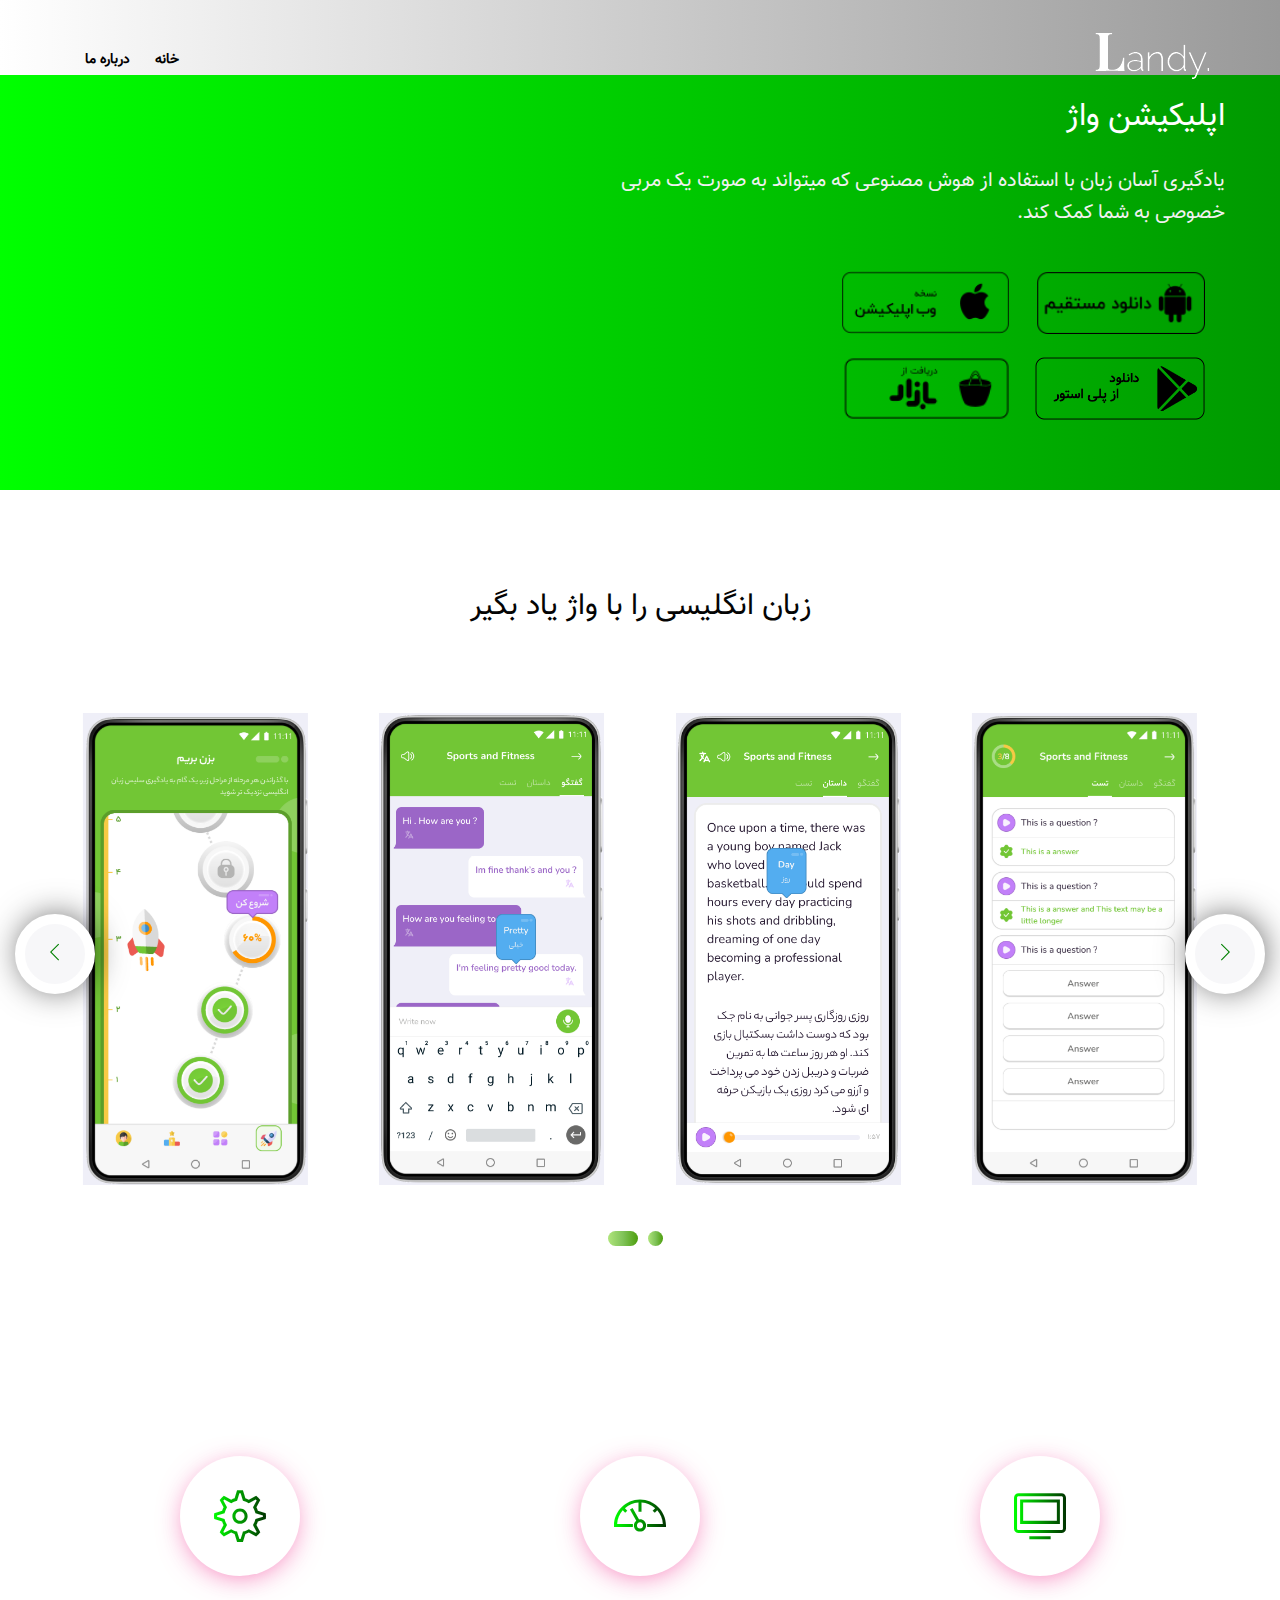
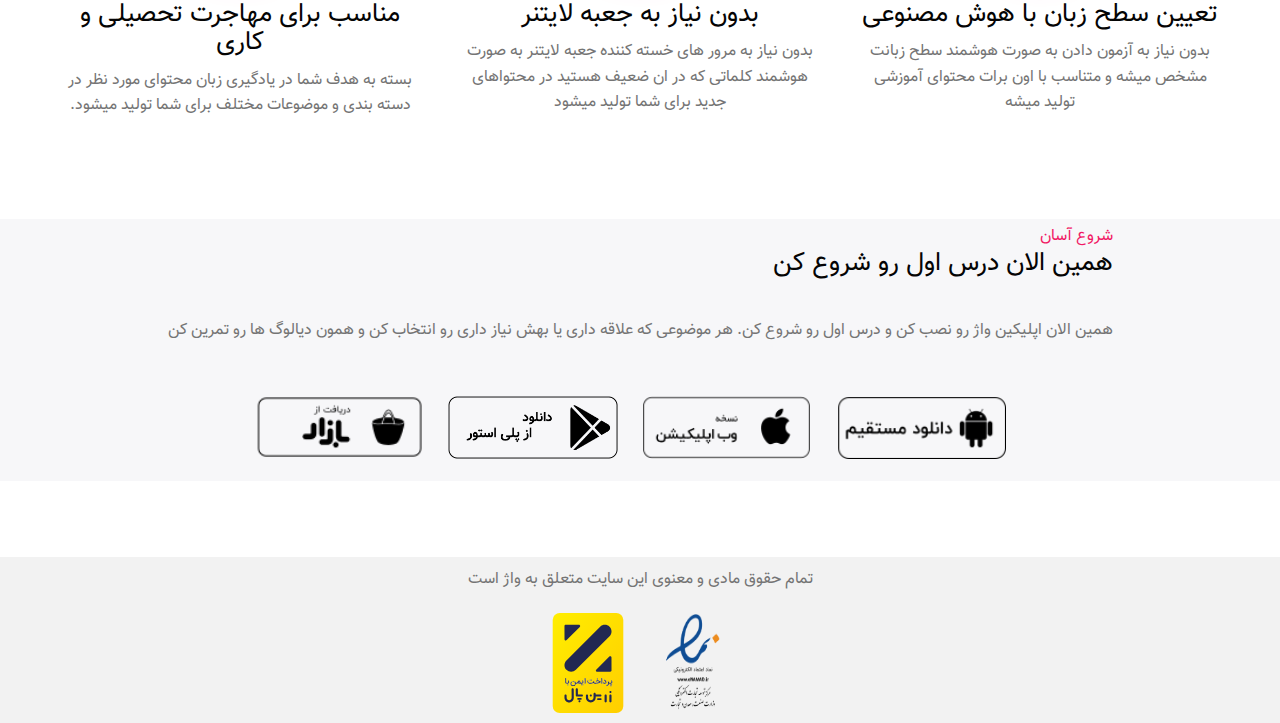
==== index.html @ 12ee48db "add lisence image to footer" ====
<!DOCTYPE html>
<html lang="en">
<head>
	<meta charset="utf-8">
	<meta http-equiv="X-UA-Compatible" content="IE=edge">
	<meta name="viewport" content="width=device-width, initial-scale=1">
	<title>واژ:اپلیکیشن آموزش زبان با هوش مصنوعی</title>
	<!-- boorstrap -->
	<link rel="stylesheet" type="text/css" href="css/bootstrap.min.css">
	<!-- themify-icon.css -->
	<link rel="stylesheet" type="text/css" href="css/themify-icons.css">
	<!-- animate.css -->
	<link rel="stylesheet" type="text/css" href="css/animate.css">
	<!-- owl-carousel -->
	<link rel="stylesheet" type="text/css" href="css/owl.carousel.css">
	<!-- video.min.css -->
	<link rel="stylesheet" type="text/css" href="css/video.min.css">
	<!-- menu style -->
	<link rel="stylesheet" type="text/css" href="css/menu.css">
	<!-- style -->
	<link rel="stylesheet" type="text/css" href="css/style.css">
	<!-- responsive.css -->
	<link rel="stylesheet" type="text/css" href="css/responsive.css">

</head>
<body>
	<!-- Start of Header============================================= -->
	<header>
		<div id="main-menu" class="main-menu-container tbg navbar-fixed-top"">
			<div  class="main-menu">
				<div class="container">
					<div class="row">
						<div class="navbar navbar-default" role="navigation">
							<div class="container-fluid" >
								<!-- Brand and toggle get grouped for better mobile display -->
								<div class="navbar-header">
									<button type="button" class="navbar-toggle collapsed" data-toggle="collapse" data-target="#bs-example-navbar-collapse-1">
										<span class="sr-only">اپلیکیشن واژ</span>
										<i class="ti-menu"></i>
									</button><!-- /.navbar-toggle collapsed -->
									<a class="navbar-brand text-uppercase" href="#"><img src="pics/logo/logo.png" alt="logo"></a>
								</div><!-- /.navbar-header -->
								<!-- Collect the nav links, forms, and other content for toggling -->
								<nav class="collapse navbar-collapse navbar-left" id="bs-example-navbar-collapse-1">
									<ul id="main-nav" class="nav navbar-nav">
										<li><a href="#home">خانه</a></li>
										<li><a href="#about">درباره ما</a></li>
										<!-- <button><a href="#about">دانلود اپلیکیشن</a></button> -->
										<!-- <li><a href="#extra-features">ویژگی ها</a></li>
										<li><a href="#showcase">ویترین</a></li>
										<li><a href="#pricing">قیمت ها</a></li>
										<li><a href="#download-area">دانلود <span class="ti-import"></span></a></li> -->
										<!-- <li><a href="#contact">تماس با ما</a></li> -->
									</ul><!-- /#main-nav -->
								</nav><!-- /.navbar-collapse -->
							</div><!-- /.container-fluid -->
						</div><!-- /.navbar navbar-default -->
					</div><!-- /.row -->
				</div><!-- /.container -->
			</div><!-- /.full-main-menu -->
		</div><!-- #main-menu -->
		<!-- Main Menu end -->
	</header> <!-- .cd-auto-hide-header -->
	<!-- End of Header ============================================= -->

	<!-- Start of banner section ============================================= -->
	<section id="banner-area" class="banner-area-section home-2">
		<div class="container">
			<div class="row">
				<div class="banner-area-content">
					<div class="banner-area-head">
						<h1 class="pb30">اپلیکیشن واژ</h1>
						<div  class="banner-text pb40">
							<span> یادگیری آسان زبان با استفاده از هوش مصنوعی که میتواند به صورت یک مربی خصوصی به شما کمک کند. </span>
						</div>
						<div class="download-store ul-li">
							<ul class="store-list"style="margin-bottom: 20px;">
								<li><a href="" target="_blank"><img src="pics/button/direct-link.png" alt="Google" class="same-size"></a></li>
								<li><a href="" target="_blank"><img src="pics/button/ios.png" alt="Apple" class="same-size"></a></li>
							  </ul>
							  <ul class="store-list"style="margin-bottom: 20px;">

								<li><a href="" target="_blank"><img src="pics/button/play-store-svg_.png" alt="Google" class="same-size"></a></li>
								<li><a href="" target="_blank"><img src="pics/button/Bazzar_line.png" alt="cafe-bazar" class="same-size"></a></li>
							</ul>
						  </div>
						  
						<div class="banner-mock-up home-1 zooming">
							<!-- <img src="pics/mock-up/home.png" alt="img"> -->
							<!-- <img src="pics/vaazh/7n.png" alt="img"> -->

						</div>
					</div><!-- /banner-area-head -->
				</div><!-- /banner-area-content -->
			</div><!-- /row -->
		</div><!-- /.container -->
	</section>
	<!-- End of banner section ============================================= -->

	<section id="showcase" class="showcase-section">
		<div class="container">
			<div class="row section-content">
				<div class="showcase-content">
					<div class="section-title text-center pb50">
						<!-- <span class="title-text pink text-uppercase"> طراحی جالب و ساده</span> -->
						<h1 class="title deep-black pb40" style="font-size: 30px;">زبان انگلیسی را با واژ یاد بگیر</h1>
					</div>
					<!-- //section-title -->
					<div class="showcase-slider">
						<div class="showcase-img">
							<img src="pics/vaazh/1.png" alt="img">
						</div>
						<div class="showcase-img">
							<img src="pics/vaazh/2.png" alt="img">
						</div>
						<div class="showcase-img">
							<img src="pics/vaazh/3.png" alt="img">
						</div>
						<div class="showcase-img">
							<img src="pics/vaazh/4.png" alt="img">
						</div>
						<div class="showcase-img">
							<img src="pics/vaazh/5.png" alt="img">
						</div>
						<div class="showcase-img">
							<img src="pics/vaazh/6.png" alt="img">
						</div>	
					</div>
				</div><!-- /showcase-content -->
			</div><!-- /row -->
		</div><!-- /container -->
	</section>

	<!-- Start of features section============================================= -->
	<section id="features" class="features-section">
		<div class="container">
			<div class="row section-content">
				<div class="features-content">
					<div class="row">
						<div class="col-md-4">
							<div class="features-text-icon text-center">
								<div class="features-icon">
									<i class="orange-gred ti-desktop"></i>
								</div>
								<!-- //icon -->
								<div class="features-text mt25">
									<div class="features-text-title pb10">
										<h3 class="deep-black">تعیین سطح زبان با هوش مصنوعی</h3>
									</div>
									<div class="features-text-dec">
										<span>بدون نیاز به آزمون دادن به صورت هوشمند سطح زبانت مشخص میشه و متناسب با اون برات محتوای آموزشی تولید میشه</span>
									</div>
								</div>
								<!-- //text -->
							</div><!-- // features-text-icon -->
						</div>
						<!-- // col-sm-4 -->
						<div class="col-md-4">
							<div class="features-text-icon text-center">
								<div class="features-icon">
									<i class="orange-gred ti-dashboard"></i>
								</div>
								<!-- //icon -->
								<div class="features-text mt25">
									<div class="features-text-title pb10">
										<h3 class="deep-black">بدون نیاز به جعبه لایتنر</h3>
									</div>
									<div class="features-text-dec">
										<span>بدون نیاز به مرور های خسته کننده جعبه لایتنر به صورت هوشمند کلماتی که در ان ضعیف هستید در محتواهای جدید برای شما تولید میشود</span>
									</div>
								</div>
								<!-- //text -->
							</div><!-- // features-text-icon -->
						</div>
						<!-- // col-sm-4 -->
						<div class="col-md-4">
							<div class="features-text-icon text-center">
								<div class="features-icon">
									<i class="orange-gred ti-settings"></i>
								</div>
								<!-- //icon -->
								<div class="features-text mt25">
									<div class="features-text-title pb10">
										<h3 class="deep-black">مناسب برای مهاجرت تحصیلی و کاری </h3>
									</div>
									<div class="features-text-dec">
										<span>بسته به هدف شما در یادگیری زبان محتوای مورد نظر در دسته بندی و موضوعات مختلف برای شما تولید میشود. </span>
									</div>
								</div>
								<!-- //text -->
							</div><!-- // features-text-icon -->
						</div>
						<!-- // col-sm-4 -->
					</div><!-- /section-row -->
				</div><!-- /features-content -->
			</div><!-- /row -->
		</div><!-- /container -->
	</section>
	<!-- End of features section ============================================= -->

	<!-- Start of About Section ============================================= -->
	<section id="about" class="about-section">
		<div class="container">
			<!-- <div class="row section-content"> -->
				<div class="about-section-content">
					<!-- <div class="row"> -->
						<!-- <div class="col-md-6">
							<div class="about-left-img zooming">
								<img src="pics/vaazh/8n.png" alt="img">
							</div>
						</div> -->
						<!-- //col-sm-6 -->
						<!-- <div class="col-md-6"> -->
							<div class="about-section-text">
								<div class="section-title text-right pb50">
									<span class="title-text pink text-uppercase">شروع آسان</span>
									<h1 class="title deep-black pb40" style="font-size: 26px;">همین الان درس اول رو شروع کن</h1>
									<span class="title-dec">همین الان اپلیکین واژ رو نصب کن و درس اول رو شروع کن. هر موضوعی که علاقه داری یا بهش نیاز داری رو انتخاب کن و همون دیالوگ ها رو تمرین کن </span>
								</div>
								<div class="download-store ul-li">
									<ul class="store-list"style="margin-bottom: 20px;">
										<li><a href="" target="_blank"><img src="pics/button/direct-link.png" alt="Google" class="same-size"></a></li>
										<li><a href="" target="_blank"><img src="pics/button/ios.png" alt="Apple" class="same-size"></a></li>
									  
										<li><a href="" target="_blank"><img src="pics/button/play-store-svg_.png" alt="Google" class="same-size"></a></li>
										<li><a href="" target="_blank"><img src="pics/button/Bazzar_line.png" alt="cafe-bazar" class="same-size"></a></li>
									</ul>
								  </div>
								<!-- //section-title -->
								<!-- <div class="download-store ul-li">
									<ul class="store-list">
										<li><a href="" target="blank"><img src="pics/store/google.png"></a></li>
										<li><a href="" target="blank"><img src="pics/store/apple.png"></a></li>
									</ul>
								</div> -->
							</div>
							<!-- //about-section-text -->
						</div>
						<!-- //col-sm-6 -->
			
		</div><!-- /container -->
	</section>
	<br>
	<br>
	<br>
	<!-- End of About Section ============================================= -->

	<!-- Start of some extra features ============================================= -->

<!-- commented code PARDT1 -->

	<!-- End of some extra features ============================================= -->

	<!-- Start of how to install ============================================= -->
	        	<!-- commented code PART5 -->

	
	<!-- End of how to install ============================================= -->

	<!-- Start of showcase section ============================================= -->
	
	<!-- End of showcase section ============================================= -->

	<!-- End of testimonial section ============================================= -->
	<!-- commented code PARDT2 -->

	<!-- End of testimonial section ============================================= -->

	<!-- Start of pricing plan ============================================= -->
	<!-- commented code PART3 -->
	<!-- End of pricing plan ============================================= -->

	<!-- Start of download ============================================= -->
		<!-- commented code PART6 -->
		<footer style="background-color: #f2f2f2; padding: 10px; text-align: center;">
			تمام حقوق مادی و معنوی این سایت متعلق به واژ است
		  
			<!-- New section for license images -->
			<div style="margin-top: 20px;">
			  <img src="pics/license/enamad.png" alt="License 1" style="width: 100px; height: 100px; margin-right: 10px;">
			  <img src="pics/license/1.svg" alt="License 2" style="width: 100px; height: 100px; margin-left: 10px;">
			</div>
		  </footer>
		  
	
	<!-- End of  download ============================================= -->

	<!-- Start of contact section ============================================= -->
	<!-- commented code PART4 -->
	
	<!-- End of contact section ============================================= -->

	<!-- Start of footer section ============================================= -->
	<!-- commented code PART5 -->
	
	<!-- End of footer section ============================================= -->

	<!--  Js Library -->
	<script type="text/javascript" src="js/jquery-2.1.4.min.js"></script>
	<!-- Include  for bootstrap -->
	<script type="text/javascript" src="js/bootstrap.min.js"></script>
	<!-- Include Owl-carousel -->
	<script type="text/javascript" src="js/owl.carousel.min.js"></script>
	<!-- Include jquery.magnific-popup.min.js-->
	<script type="text/javascript" src="js/jquery.magnific-popup.min.js"></script>
	<!-- Include script.js-->
	<script type="text/javascript" src="js/script.js"></script>
	

</body><!-- This template has been downloaded from Webrubik.com -->
</html>
---- css/themify-icons.css ----
@font-face {
	font-family: 'themify';
	src:url('../fonts/themify.eot?-fvbane');
	src:url('../fonts/themify.eot?#iefix-fvbane') format('embedded-opentype'),
		url('../fonts/themify.woff?-fvbane') format('woff'),
		url('../fonts/themify.ttf?-fvbane') format('truetype'),
		url('../fonts/themify.svg?-fvbane#themify') format('svg');
	font-weight: normal;
	font-style: normal;
}

[class^="ti-"], [class*=" ti-"] {
	font-family: 'themify';
	speak: none;
	font-style: normal;
	font-weight: normal;
	font-variant: normal;
	text-transform: none;
	line-height: 1;

	/* Better Font Rendering =========== */
	-webkit-font-smoothing: antialiased;
	-moz-osx-font-smoothing: grayscale;
}

.ti-wand:before {
	content: "\e600";
}
.ti-volume:before {
	content: "\e601";
}
.ti-user:before {
	content: "\e602";
}
.ti-unlock:before {
	content: "\e603";
}
.ti-unlink:before {
	content: "\e604";
}
.ti-trash:before {
	content: "\e605";
}
.ti-thought:before {
	content: "\e606";
}
.ti-target:before {
	content: "\e607";
}
.ti-tag:before {
	content: "\e608";
}
.ti-tablet:before {
	content: "\e609";
}
.ti-star:before {
	content: "\e60a";
}
.ti-spray:before {
	content: "\e60b";
}
.ti-signal:before {
	content: "\e60c";
}
.ti-shopping-cart:before {
	content: "\e60d";
}
.ti-shopping-cart-full:before {
	content: "\e60e";
}
.ti-settings:before {
	content: "\e60f";
}
.ti-search:before {
	content: "\e610";
}
.ti-zoom-in:before {
	content: "\e611";
}
.ti-zoom-out:before {
	content: "\e612";
}
.ti-cut:before {
	content: "\e613";
}
.ti-ruler:before {
	content: "\e614";
}
.ti-ruler-pencil:before {
	content: "\e615";
}
.ti-ruler-alt:before {
	content: "\e616";
}
.ti-bookmark:before {
	content: "\e617";
}
.ti-bookmark-alt:before {
	content: "\e618";
}
.ti-reload:before {
	content: "\e619";
}
.ti-plus:before {
	content: "\e61a";
}
.ti-pin:before {
	content: "\e61b";
}
.ti-pencil:before {
	content: "\e61c";
}
.ti-pencil-alt:before {
	content: "\e61d";
}
.ti-paint-roller:before {
	content: "\e61e";
}
.ti-paint-bucket:before {
	content: "\e61f";
}
.ti-na:before {
	content: "\e620";
}
.ti-mobile:before {
	content: "\e621";
}
.ti-minus:before {
	content: "\e622";
}
.ti-medall:before {
	content: "\e623";
}
.ti-medall-alt:before {
	content: "\e624";
}
.ti-marker:before {
	content: "\e625";
}
.ti-marker-alt:before {
	content: "\e626";
}
.ti-arrow-up:before {
	content: "\e627";
}
.ti-arrow-right:before {
	content: "\e628";
}
.ti-arrow-left:before {
	content: "\e629";
}
.ti-arrow-down:before {
	content: "\e62a";
}
.ti-lock:before {
	content: "\e62b";
}
.ti-location-arrow:before {
	content: "\e62c";
}
.ti-link:before {
	content: "\e62d";
}
.ti-layout:before {
	content: "\e62e";
}
.ti-layers:before {
	content: "\e62f";
}
.ti-layers-alt:before {
	content: "\e630";
}
.ti-key:before {
	content: "\e631";
}
.ti-import:before {
	content: "\e632";
}
.ti-image:before {
	content: "\e633";
}
.ti-heart:before {
	content: "\e634";
}
.ti-heart-broken:before {
	content: "\e635";
}
.ti-hand-stop:before {
	content: "\e636";
}
.ti-hand-open:before {
	content: "\e637";
}
.ti-hand-drag:before {
	content: "\e638";
}
.ti-folder:before {
	content: "\e639";
}
.ti-flag:before {
	content: "\e63a";
}
.ti-flag-alt:before {
	content: "\e63b";
}
.ti-flag-alt-2:before {
	content: "\e63c";
}
.ti-eye:before {
	content: "\e63d";
}
.ti-export:before {
	content: "\e63e";
}
.ti-exchange-vertical:before {
	content: "\e63f";
}
.ti-desktop:before {
	content: "\e640";
}
.ti-cup:before {
	content: "\e641";
}
.ti-crown:before {
	content: "\e642";
}
.ti-comments:before {
	content: "\e643";
}
.ti-comment:before {
	content: "\e644";
}
.ti-comment-alt:before {
	content: "\e645";
}
.ti-close:before {
	content: "\e646";
}
.ti-clip:before {
	content: "\e647";
}
.ti-angle-up:before {
	content: "\e648";
}
.ti-angle-right:before {
	content: "\e649";
}
.ti-angle-left:before {
	content: "\e64a";
}
.ti-angle-down:before {
	content: "\e64b";
}
.ti-check:before {
	content: "\e64c";
}
.ti-check-box:before {
	content: "\e64d";
}
.ti-camera:before {
	content: "\e64e";
}
.ti-announcement:before {
	content: "\e64f";
}
.ti-brush:before {
	content: "\e650";
}
.ti-briefcase:before {
	content: "\e651";
}
.ti-bolt:before {
	content: "\e652";
}
.ti-bolt-alt:before {
	content: "\e653";
}
.ti-blackboard:before {
	content: "\e654";
}
.ti-bag:before {
	content: "\e655";
}
.ti-move:before {
	content: "\e656";
}
.ti-arrows-vertical:before {
	content: "\e657";
}
.ti-arrows-horizontal:before {
	content: "\e658";
}
.ti-fullscreen:before {
	content: "\e659";
}
.ti-arrow-top-right:before {
	content: "\e65a";
}
.ti-arrow-top-left:before {
	content: "\e65b";
}
.ti-arrow-circle-up:before {
	content: "\e65c";
}
.ti-arrow-circle-right:before {
	content: "\e65d";
}
.ti-arrow-circle-left:before {
	content: "\e65e";
}
.ti-arrow-circle-down:before {
	content: "\e65f";
}
.ti-angle-double-up:before {
	content: "\e660";
}
.ti-angle-double-right:before {
	content: "\e661";
}
.ti-angle-double-left:before {
	content: "\e662";
}
.ti-angle-double-down:before {
	content: "\e663";
}
.ti-zip:before {
	content: "\e664";
}
.ti-world:before {
	content: "\e665";
}
.ti-wheelchair:before {
	content: "\e666";
}
.ti-view-list:before {
	content: "\e667";
}
.ti-view-list-alt:before {
	content: "\e668";
}
.ti-view-grid:before {
	content: "\e669";
}
.ti-uppercase:before {
	content: "\e66a";
}
.ti-upload:before {
	content: "\e66b";
}
.ti-underline:before {
	content: "\e66c";
}
.ti-truck:before {
	content: "\e66d";
}
.ti-timer:before {
	content: "\e66e";
}
.ti-ticket:before {
	content: "\e66f";
}
.ti-thumb-up:before {
	content: "\e670";
}
.ti-thumb-down:before {
	content: "\e671";
}
.ti-text:before {
	content: "\e672";
}
.ti-stats-up:before {
	content: "\e673";
}
.ti-stats-down:before {
	content: "\e674";
}
.ti-split-v:before {
	content: "\e675";
}
.ti-split-h:before {
	content: "\e676";
}
.ti-smallcap:before {
	content: "\e677";
}
.ti-shine:before {
	content: "\e678";
}
.ti-shift-right:before {
	content: "\e679";
}
.ti-shift-left:before {
	content: "\e67a";
}
.ti-shield:before {
	content: "\e67b";
}
.ti-notepad:before {
	content: "\e67c";
}
.ti-server:before {
	content: "\e67d";
}
.ti-quote-right:before {
	content: "\e67e";
}
.ti-quote-left:before {
	content: "\e67f";
}
.ti-pulse:before {
	content: "\e680";
}
.ti-printer:before {
	content: "\e681";
}
.ti-power-off:before {
	content: "\e682";
}
.ti-plug:before {
	content: "\e683";
}
.ti-pie-chart:before {
	content: "\e684";
}
.ti-paragraph:before {
	content: "\e685";
}
.ti-panel:before {
	content: "\e686";
}
.ti-package:before {
	content: "\e687";
}
.ti-music:before {
	content: "\e688";
}
.ti-music-alt:before {
	content: "\e689";
}
.ti-mouse:before {
	content: "\e68a";
}
.ti-mouse-alt:before {
	content: "\e68b";
}
.ti-money:before {
	content: "\e68c";
}
.ti-microphone:before {
	content: "\e68d";
}
.ti-menu:before {
	content: "\e68e";
}
.ti-menu-alt:before {
	content: "\e68f";
}
.ti-map:before {
	content: "\e690";
}
.ti-map-alt:before {
	content: "\e691";
}
.ti-loop:before {
	content: "\e692";
}
.ti-location-pin:before {
	content: "\e693";
}
.ti-list:before {
	content: "\e694";
}
.ti-light-bulb:before {
	content: "\e695";
}
.ti-Italic:before {
	content: "\e696";
}
.ti-info:before {
	content: "\e697";
}
.ti-infinite:before {
	content: "\e698";
}
.ti-id-badge:before {
	content: "\e699";
}
.ti-hummer:before {
	content: "\e69a";
}
.ti-home:before {
	content: "\e69b";
}
.ti-help:before {
	content: "\e69c";
}
.ti-headphone:before {
	content: "\e69d";
}
.ti-harddrives:before {
	content: "\e69e";
}
.ti-harddrive:before {
	content: "\e69f";
}
.ti-gift:before {
	content: "\e6a0";
}
.ti-game:before {
	content: "\e6a1";
}
.ti-filter:before {
	content: "\e6a2";
}
.ti-files:before {
	content: "\e6a3";
}
.ti-file:before {
	content: "\e6a4";
}
.ti-eraser:before {
	content: "\e6a5";
}
.ti-envelope:before {
	content: "\e6a6";
}
.ti-download:before {
	content: "\e6a7";
}
.ti-direction:before {
	content: "\e6a8";
}
.ti-direction-alt:before {
	content: "\e6a9";
}
.ti-dashboard:before {
	content: "\e6aa";
}
.ti-control-stop:before {
	content: "\e6ab";
}
.ti-control-shuffle:before {
	content: "\e6ac";
}
.ti-control-play:before {
	content: "\e6ad";
}
.ti-control-pause:before {
	content: "\e6ae";
}
.ti-control-forward:before {
	content: "\e6af";
}
.ti-control-backward:before {
	content: "\e6b0";
}
.ti-cloud:before {
	content: "\e6b1";
}
.ti-cloud-up:before {
	content: "\e6b2";
}
.ti-cloud-down:before {
	content: "\e6b3";
}
.ti-clipboard:before {
	content: "\e6b4";
}
.ti-car:before {
	content: "\e6b5";
}
.ti-calendar:before {
	content: "\e6b6";
}
.ti-book:before {
	content: "\e6b7";
}
.ti-bell:before {
	content: "\e6b8";
}
.ti-basketball:before {
	content: "\e6b9";
}
.ti-bar-chart:before {
	content: "\e6ba";
}
.ti-bar-chart-alt:before {
	content: "\e6bb";
}
.ti-back-right:before {
	content: "\e6bc";
}
.ti-back-left:before {
	content: "\e6bd";
}
.ti-arrows-corner:before {
	content: "\e6be";
}
.ti-archive:before {
	content: "\e6bf";
}
.ti-anchor:before {
	content: "\e6c0";
}
.ti-align-right:before {
	content: "\e6c1";
}
.ti-align-left:before {
	content: "\e6c2";
}
.ti-align-justify:before {
	content: "\e6c3";
}
.ti-align-center:before {
	content: "\e6c4";
}
.ti-alert:before {
	content: "\e6c5";
}
.ti-alarm-clock:before {
	content: "\e6c6";
}
.ti-agenda:before {
	content: "\e6c7";
}
.ti-write:before {
	content: "\e6c8";
}
.ti-window:before {
	content: "\e6c9";
}
.ti-widgetized:before {
	content: "\e6ca";
}
.ti-widget:before {
	content: "\e6cb";
}
.ti-widget-alt:before {
	content: "\e6cc";
}
.ti-wallet:before {
	content: "\e6cd";
}
.ti-video-clapper:before {
	content: "\e6ce";
}
.ti-video-camera:before {
	content: "\e6cf";
}
.ti-vector:before {
	content: "\e6d0";
}
.ti-themify-logo:before {
	content: "\e6d1";
}
.ti-themify-favicon:before {
	content: "\e6d2";
}
.ti-themify-favicon-alt:before {
	content: "\e6d3";
}
.ti-support:before {
	content: "\e6d4";
}
.ti-stamp:before {
	content: "\e6d5";
}
.ti-split-v-alt:before {
	content: "\e6d6";
}
.ti-slice:before {
	content: "\e6d7";
}
.ti-shortcode:before {
	content: "\e6d8";
}
.ti-shift-right-alt:before {
	content: "\e6d9";
}
.ti-shift-left-alt:before {
	content: "\e6da";
}
.ti-ruler-alt-2:before {
	content: "\e6db";
}
.ti-receipt:before {
	content: "\e6dc";
}
.ti-pin2:before {
	content: "\e6dd";
}
.ti-pin-alt:before {
	content: "\e6de";
}
.ti-pencil-alt2:before {
	content: "\e6df";
}
.ti-palette:before {
	content: "\e6e0";
}
.ti-more:before {
	content: "\e6e1";
}
.ti-more-alt:before {
	content: "\e6e2";
}
.ti-microphone-alt:before {
	content: "\e6e3";
}
.ti-magnet:before {
	content: "\e6e4";
}
.ti-line-double:before {
	content: "\e6e5";
}
.ti-line-dotted:before {
	content: "\e6e6";
}
.ti-line-dashed:before {
	content: "\e6e7";
}
.ti-layout-width-full:before {
	content: "\e6e8";
}
.ti-layout-width-default:before {
	content: "\e6e9";
}
.ti-layout-width-default-alt:before {
	content: "\e6ea";
}
.ti-layout-tab:before {
	content: "\e6eb";
}
.ti-layout-tab-window:before {
	content: "\e6ec";
}
.ti-layout-tab-v:before {
	content: "\e6ed";
}
.ti-layout-tab-min:before {
	content: "\e6ee";
}
.ti-layout-slider:before {
	content: "\e6ef";
}
.ti-layout-slider-alt:before {
	content: "\e6f0";
}
.ti-layout-sidebar-right:before {
	content: "\e6f1";
}
.ti-layout-sidebar-none:before {
	content: "\e6f2";
}
.ti-layout-sidebar-left:before {
	content: "\e6f3";
}
.ti-layout-placeholder:before {
	content: "\e6f4";
}
.ti-layout-menu:before {
	content: "\e6f5";
}
.ti-layout-menu-v:before {
	content: "\e6f6";
}
.ti-layout-menu-separated:before {
	content: "\e6f7";
}
.ti-layout-menu-full:before {
	content: "\e6f8";
}
.ti-layout-media-right-alt:before {
	content: "\e6f9";
}
.ti-layout-media-right:before {
	content: "\e6fa";
}
.ti-layout-media-overlay:before {
	content: "\e6fb";
}
.ti-layout-media-overlay-alt:before {
	content: "\e6fc";
}
.ti-layout-media-overlay-alt-2:before {
	content: "\e6fd";
}
.ti-layout-media-left-alt:before {
	content: "\e6fe";
}
.ti-layout-media-left:before {
	content: "\e6ff";
}
.ti-layout-media-center-alt:before {
	content: "\e700";
}
.ti-layout-media-center:before {
	content: "\e701";
}
.ti-layout-list-thumb:before {
	content: "\e702";
}
.ti-layout-list-thumb-alt:before {
	content: "\e703";
}
.ti-layout-list-post:before {
	content: "\e704";
}
.ti-layout-list-large-image:before {
	content: "\e705";
}
.ti-layout-line-solid:before {
	content: "\e706";
}
.ti-layout-grid4:before {
	content: "\e707";
}
.ti-layout-grid3:before {
	content: "\e708";
}
.ti-layout-grid2:before {
	content: "\e709";
}
.ti-layout-grid2-thumb:before {
	content: "\e70a";
}
.ti-layout-cta-right:before {
	content: "\e70b";
}
.ti-layout-cta-left:before {
	content: "\e70c";
}
.ti-layout-cta-center:before {
	content: "\e70d";
}
.ti-layout-cta-btn-right:before {
	content: "\e70e";
}
.ti-layout-cta-btn-left:before {
	content: "\e70f";
}
.ti-layout-column4:before {
	content: "\e710";
}
.ti-layout-column3:before {
	content: "\e711";
}
.ti-layout-column2:before {
	content: "\e712";
}
.ti-layout-accordion-separated:before {
	content: "\e713";
}
.ti-layout-accordion-merged:before {
	content: "\e714";
}
.ti-layout-accordion-list:before {
	content: "\e715";
}
.ti-ink-pen:before {
	content: "\e716";
}
.ti-info-alt:before {
	content: "\e717";
}
.ti-help-alt:before {
	content: "\e718";
}
.ti-headphone-alt:before {
	content: "\e719";
}
.ti-hand-point-up:before {
	content: "\e71a";
}
.ti-hand-point-right:before {
	content: "\e71b";
}
.ti-hand-point-left:before {
	content: "\e71c";
}
.ti-hand-point-down:before {
	content: "\e71d";
}
.ti-gallery:before {
	content: "\e71e";
}
.ti-face-smile:before {
	content: "\e71f";
}
.ti-face-sad:before {
	content: "\e720";
}
.ti-credit-card:before {
	content: "\e721";
}
.ti-control-skip-forward:before {
	content: "\e722";
}
.ti-control-skip-backward:before {
	content: "\e723";
}
.ti-control-record:before {
	content: "\e724";
}
.ti-control-eject:before {
	content: "\e725";
}
.ti-comments-smiley:before {
	content: "\e726";
}
.ti-brush-alt:before {
	content: "\e727";
}
.ti-youtube:before {
	content: "\e728";
}
.ti-vimeo:before {
	content: "\e729";
}
.ti-twitter:before {
	content: "\e72a";
}
.ti-time:before {
	content: "\e72b";
}
.ti-tumblr:before {
	content: "\e72c";
}
.ti-skype:before {
	content: "\e72d";
}
.ti-share:before {
	content: "\e72e";
}
.ti-share-alt:before {
	content: "\e72f";
}
.ti-rocket:before {
	content: "\e730";
}
.ti-pinterest:before {
	content: "\e731";
}
.ti-new-window:before {
	content: "\e732";
}
.ti-microsoft:before {
	content: "\e733";
}
.ti-list-ol:before {
	content: "\e734";
}
.ti-linkedin:before {
	content: "\e735";
}
.ti-layout-sidebar-2:before {
	content: "\e736";
}
.ti-layout-grid4-alt:before {
	content: "\e737";
}
.ti-layout-grid3-alt:before {
	content: "\e738";
}
.ti-layout-grid2-alt:before {
	content: "\e739";
}
.ti-layout-column4-alt:before {
	content: "\e73a";
}
.ti-layout-column3-alt:before {
	content: "\e73b";
}
.ti-layout-column2-alt:before {
	content: "\e73c";
}
.ti-instagram:before {
	content: "\e73d";
}
.ti-google:before {
	content: "\e73e";
}
.ti-github:before {
	content: "\e73f";
}
.ti-flickr:before {
	content: "\e740";
}
.ti-facebook:before {
	content: "\e741";
}
.ti-dropbox:before {
	content: "\e742";
}
.ti-dribbble:before {
	content: "\e743";
}
.ti-apple:before {
	content: "\e744";
}
.ti-android:before {
	content: "\e745";
}
.ti-save:before {
	content: "\e746";
}
.ti-save-alt:before {
	content: "\e747";
}
.ti-yahoo:before {
	content: "\e748";
}
.ti-wordpress:before {
	content: "\e749";
}
.ti-vimeo-alt:before {
	content: "\e74a";
}
.ti-twitter-alt:before {
	content: "\e74b";
}
.ti-tumblr-alt:before {
	content: "\e74c";
}
.ti-trello:before {
	content: "\e74d";
}
.ti-stack-overflow:before {
	content: "\e74e";
}
.ti-soundcloud:before {
	content: "\e74f";
}
.ti-sharethis:before {
	content: "\e750";
}
.ti-sharethis-alt:before {
	content: "\e751";
}
.ti-reddit:before {
	content: "\e752";
}
.ti-pinterest-alt:before {
	content: "\e753";
}
.ti-microsoft-alt:before {
	content: "\e754";
}
.ti-linux:before {
	content: "\e755";
}
.ti-jsfiddle:before {
	content: "\e756";
}
.ti-joomla:before {
	content: "\e757";
}
.ti-html5:before {
	content: "\e758";
}
.ti-flickr-alt:before {
	content: "\e759";
}
.ti-email:before {
	content: "\e75a";
}
.ti-drupal:before {
	content: "\e75b";
}
.ti-dropbox-alt:before {
	content: "\e75c";
}
.ti-css3:before {
	content: "\e75d";
}
.ti-rss:before {
	content: "\e75e";
}
.ti-rss-alt:before {
	content: "\e75f";
}
---- css/video.min.css ----
code,pre{tab-size:4}.mfp-preloader{font-size:13px}.get-code-window{position:relative;background:#FFF;padding:2em 3em;width:auto;margin:20px auto;max-width:600px}#magnific_popup_documentation{font-size:3em;margin-bottom:1em;font-weight:700;text-align:center}.grid-c{clear:both}.grid-c p{margin-bottom:.5em}.grid-c{overflow:hidden;margin:0 -1em}.gc3{-moz-box-sizing:border-box;-webkit-box-sizing:border-box;box-sizing:border-box;width:50%;float:left;padding:1em;overflow:hidden}.grid-c .gc3:nth-of-type(2n+1){clear:left}#broken-glass{height:100%;-webkit-tap-highlight-color:transparent;position:absolute;left:0;top:0;width:100%}#header-links{font-size:16px}#markdown-toc{position:fixed;left:0;top:50px;padding:20px;background:rgba(255,255,255,.71);-webkit-backface-visibility:hidden;list-style:none}#markdown-toc a[href="#magnific-popup-docs"]{display:none}#markdown-toc:before{content:'Table of contents';font-weight:700;display:block;margin-bottom:10px}@media all and (max-width:75em){#markdown-toc{position:static;padding:0;background:0 0}}#markdown-toc code,pre{font-family:Consolas,"Liberation Mono",Courier,monospace}code{background:#F8F8F8;padding:.1em .4em;color:#c82829;font-size:13px}pre{background:0 0;line-height:18px;overflow:auto;padding:20px 25px;border-radius:2px}pre code{border:0;padding:0;background:0 0;color:#000;font-size:13px}.highlight{position:relative;margin-bottom:.5em;margin-left:-1.5em;width:100%;padding:0 1.5em;background-color:#F5FAFC}pre code:before{display:block;position:absolute;right:3px;top:6px;padding:3px 7px 0;color:#889499;font-size:12px;line-height:13px}code.html:before{content:'HTML'}code.javascript:before{content:'JS'}code.css:before{content:'CSS'}#mc_embed_signup{max-width:350px;padding:32px;background:#EEE}#mc_embed_signup input[type=email]{border:1px solid #CCC;border-top:1px solid #999;padding:5px;font-size:18px;width:200px;margin-right:10px;height:25px;transition:all .3s ease;-moz-transition:all .3s ease;-webkit-transition:all .3s ease;border-radius:2px;-moz-border-radius:2px;-webkit-border-radius:2px}#mc_embed_signup input[type=email]:focus{background-color:#FFF;border:1px solid #3169B3;box-shadow:#3169B3 0 0 5px;-moz-box-shadow:#3169B3 0 0 5px;-webkit-box-shadow:#3169B3 0 0 5px;outline:0}#mc_embed_signup input[type=submit]{border:1px solid #3169B3;font-size:13px;font-weight:700;color:#FFF;height:auto;padding:8px 13px;cursor:pointer;background-color:#3169B3;display:inline-block;width:auto;-webkit-appearance:none;border-radius:2px;-moz-border-radius:2px;-webkit-border-radius:2px;vertical-align:top}.embed-form{position:relative}#mc_embed_signup #main-wrapper{background:0 0;max-width:800px;width:100%;margin:2em auto 4em;padding:0 3em 3em;-moz-box-sizing:border-box;-webkit-box-sizing:border-box;box-sizing:border-box;position:relative}.white-popup-block{background:#FFF;padding:20px 30px;text-align:left;max-width:650px;margin:40px auto;position:relative}#examples:after{content:'to view source click on the title of example';opacity:.4;font-weight:400;font-size:14px;margin-top:13px;float:right}.example{margin-bottom:20px;position:relative}.square-tmb{margin:0 10px 0 0;cursor:pointer}.zoom-cursor{cursor:-webkit-zoom-in;cursor:-moz-zoom-in;cursor:zoom-in}.example a,a.popup-link{text-decoration:none;border-bottom:1px dotted}.example a:hover,a.popup-link:hover{text-decoration:none}#image-gallery a,#single-image{border-bottom:none}.not-ready-yet-notice{padding:20px;background:#EEE}#footer{border-top:1px solid #DDD;padding-top:3em;margin:5em 0 0;width:100%;text-align:center;opacity:.9}#conditional-lightbox-notice{display:none}#logo-status{opacity:0;-webkit-transition:opacity .5s;-moz-transition:opacity .5s;transition:opacity .5s;width:100%;text-align:center}#logo-status.down{opacity:1}code.def{padding:0;background:#FFF;border:0;display:block;margin-bottom:8px;margin-top:-10px;color:#A3A3A3}@media all and (max-width:50em){#logo}@media all and (max-width:30em){#examples:after{display:none}.gc3{width:100%}.grid-c .gc3:nth-of-type(2n+1){clear:none}#main-wrapper{padding:1em;margin-top:0}.highlight{padding:.2em 1em;margin:1em -1em}}@media all and (max-width:700px){.zoom-cursor{cursor:pointer}#conditional-lightbox-notice{display:block;padding:10px;background:#FFEAEA}}#logo-overlay{width:100%;height:75px;background:red;position:absolute;left:0;top:0;opacity:0}#mfp-build-tool{background:#FFF;padding:30px 40px 40px;max-width:500px;text-align:left;margin:10px auto;position:relative}#mfp-build-tool #mfp-build-form label{display:block;margin-bottom:5px;min-height:18px;padding-left:18px}#mfp-build-form input[type=checkbox]{margin:3px 5px 3px -18px;line-height:normal;cursor:pointer;width:auto;float:left}#mfp-build-status{min-height:40px}#mfp-build-status .error{color:#830C0C}#mfp-build-status .success{color:#014B04}#mfp-build-status .progress{color:#000}#smashing{text-align:center;font-weight:700}#smashing strong{color:#EF4A35}.smashing-link{margin-left:29px;position:relative}.smashing-link:before{content:'';display:inline-block;width:24px;height:24px;background:url(http://dimsemenov.com/images/sm-logo-24x24.png);position:absolute;top:-4px;left:-28px}#hackernews{margin-left:24px}#hackernews:before{background:url(http://dimsemenov.com/images/hn-logo-18x18.gif);width:18px;height:18px;top:-1px;left:-22px}.share-buttons{text-align:center}.share-buttons .share-buttons{position:relative;margin:70px 0}#tweet{background:#0096c4}#like{background:#3b5998}#gplus{background:#d34836}#vkcom{background:#6e8fb1}pre .comment,pre .diff .header,pre .javadoc,pre .template_comment{color:#998;font-style:italic}pre .css .rule .keyword,pre .javascript .title,pre .keyword,pre .nginx .title,pre .request,pre .status,pre .subst,pre .winutils{color:#333;font-weight:700}pre .hexcolor,pre .number,pre .ruby .constant{color:#099}pre .phpdoc,pre .string,pre .tag .value,pre .tex .formula{color:#D01040}pre .id,pre .title{color:#900;font-weight:700}pre .clojure .title,pre .javascript .title,pre .lisp .title,pre .subst{font-weight:400}pre .class .title,pre .haskell .type,pre .tex .command,pre .vhdl .literal{color:#458;font-weight:700}pre .django .tag .keyword,pre .rules .property,pre .tag,pre .tag .title{color:navy;font-weight:400}pre .attribute,pre .lisp .body,pre .variable{color:teal}pre .regexp{color:#009926}pre .class{color:#458;font-weight:700}pre .built_in,pre .clojure .built_in,pre .lisp .title{color:#0086b3}pre .cdata,pre .doctype,pre .pi,pre .preprocessor,pre .shebang{color:#999;font-weight:700}pre .deletion{background:#fdd}pre .addition{background:#dfd}pre .diff .change{background:#0086b3}pre .chunk{color:#aaa}#documentation-intro{background:#2b2b2b;text-align:center;padding:3em;width:100%;margin-left:-3em;margin-bottom:3em}#documentation-intro #id1{display:none}.hll{background-color:#ffc}.c{color:#998;font-style:italic}.err{color:#a61717;background-color:#e3d2d2}.k,.o{color:#000;font-weight:700}.cm{color:#998;font-style:italic}.cp{color:#999;font-weight:700;font-style:italic}.c1{color:#998;font-style:italic}.cs{color:#999;font-weight:700;font-style:italic}.gd{color:#000;background-color:#fdd}.ge{color:#000;font-style:italic}.gr{color:#a00}.gh{color:#999}.gi{color:#000;background-color:#dfd}.go{color:#888}.gp{color:#555}.gs{font-weight:700}.gu{color:#aaa}.gt{color:#a00}.kc,.kd,.kn,.kp,.kr{color:#000;font-weight:700}.kt{color:#458;font-weight:700}.m{color:#099}.s{color:#d01040}.na{color:teal}.nb{color:#0086b3}.nc{color:#458;font-weight:700}.no{color:teal}.nd{color:#3c5d5d;font-weight:700}.ni{color:purple}.ne,.nf,.nl{color:#900;font-weight:700}.nn{color:#555}.nt{color:navy}.nv{color:teal}.ow{color:#000;font-weight:700}.w{color:#bbb}.mf,.mh,.mi,.mo{color:#099}.s2,.sb,.sc,.sd,.se,.sh,.si,.sx{color:#d01040}.sr{color:#009926}.s1{color:#d01040}.ss{color:#990073}.bp{color:#999}.vc,.vg,.vi{color:teal}.il{color:#099}.mfp-bg{top:0;left:0;width:100%;height:100%;z-index:1042;overflow:hidden;position:fixed;background:#0b0b0b;opacity:.8;filter:alpha(opacity=80)}.mfp-wrap{top:0;left:0;width:100%;height:100%;z-index:1043;position:fixed;outline:0!important;-webkit-backface-visibility:hidden}.mfp-container{text-align:center;position:absolute;width:100%;height:100%;left:0;top:0;padding:0 8px;-webkit-box-sizing:border-box;-moz-box-sizing:border-box;box-sizing:border-box}.mfp-container:before{content:'';display:inline-block;height:100%;vertical-align:middle}.mfp-align-top .mfp-container:before{display:none}.mfp-content{position:relative;display:inline-block;vertical-align:middle;margin:0 auto;text-align:left;z-index:1045}.mfp-ajax-holder .mfp-content,.mfp-inline-holder .mfp-content{width:100%;cursor:auto}.mfp-ajax-cur{cursor:progress}.mfp-zoom-out-cur,.mfp-zoom-out-cur .mfp-image-holder .mfp-close{cursor:-moz-zoom-out;cursor:-webkit-zoom-out;cursor:zoom-out}.mfp-zoom{cursor:pointer;cursor:-webkit-zoom-in;cursor:-moz-zoom-in;cursor:zoom-in}.mfp-auto-cursor .mfp-content{cursor:auto}.mfp-arrow,.mfp-close,.mfp-counter,.mfp-preloader{-webkit-user-select:none;-moz-user-select:none;user-select:none}.mfp-loading.mfp-figure{display:none}.mfp-hide{display:none!important}.mfp-preloader{color:#CCC;position:absolute;top:50%;width:auto;text-align:center;margin-top:-.8em;left:8px;right:8px;z-index:1044}.mfp-s-error .mfp-content,.mfp-s-ready .mfp-preloader{display:none}button.mfp-arrow,button.mfp-close{overflow:visible;cursor:pointer;background:0 0;border:0;-webkit-appearance:none;display:block;outline:0;padding:0;z-index:1046;-webkit-box-shadow:none;box-shadow:none}button::-moz-focus-inner{padding:0;border:0}.mfp-close{width:44px;height:44px;line-height:44px;position:absolute;right:0;top:0;text-decoration:none;text-align:center;opacity:.65;filter:alpha(opacity=65);padding:0 0 18px 10px;color:#FFF;font-style:normal;font-size:28px;font-family:Arial,Baskerville,monospace}.mfp-close:focus,.mfp-close:hover{opacity:1;filter:alpha(opacity=100)}.mfp-close:active{top:1px}.mfp-close-btn-in .mfp-close{color:#333}.mfp-iframe-holder .mfp-close,.mfp-image-holder .mfp-close{color:#FFF;right:-6px;text-align:right;padding-right:6px;width:100%}.mfp-counter{position:absolute;top:0;right:0;color:#CCC;font-size:12px;line-height:18px;white-space:nowrap}.mfp-arrow{position:absolute;opacity:.65;filter:alpha(opacity=65);margin:-55px 0 0;top:50%;padding:0;width:90px;height:110px;-webkit-tap-highlight-color:transparent}.mfp-arrow:active{margin-top:-54px}.mfp-arrow:focus,.mfp-arrow:hover{opacity:1;filter:alpha(opacity=100)}.mfp-arrow .mfp-a,.mfp-arrow .mfp-b,.mfp-arrow:after,.mfp-arrow:before{content:'';display:block;width:0;height:0;position:absolute;left:0;top:0;margin-top:35px;margin-left:35px;border:inset transparent}.mfp-arrow .mfp-a,.mfp-arrow:after{border-top-width:13px;border-bottom-width:13px;top:8px}.mfp-arrow .mfp-b,.mfp-arrow:before{border-top-width:21px;border-bottom-width:21px;opacity:.7}.mfp-arrow-left{left:0}.mfp-arrow-left .mfp-a,.mfp-arrow-left:after{border-right:17px solid #FFF;margin-left:31px}.mfp-arrow-left .mfp-b,.mfp-arrow-left:before{margin-left:25px;border-right:27px solid #3F3F3F}.mfp-arrow-right{right:0}.mfp-arrow-right .mfp-a,.mfp-arrow-right:after{border-left:17px solid #FFF;margin-left:39px}.mfp-arrow-right .mfp-b,.mfp-arrow-right:before{border-left:27px solid #3F3F3F}.mfp-iframe-holder{padding-top:40px;padding-bottom:40px}.mfp-iframe-holder .mfp-content{line-height:0;width:100%;max-width:900px}.mfp-iframe-holder .mfp-close{top:-40px}.mfp-iframe-scaler{width:100%;height:0;overflow:hidden;padding-top:56.25%}.mfp-iframe-scaler iframe{position:absolute;display:block;top:0;left:0;width:100%;height:100%;box-shadow:0 0 8px rgba(0,0,0,.6);background:#000}img.mfp-img{width:auto;max-width:100%;height:auto;display:block;line-height:0;-webkit-box-sizing:border-box;-moz-box-sizing:border-box;box-sizing:border-box;padding:40px 0;margin:0 auto}.mfp-figure{line-height:0}.mfp-figure:after{content:'';position:absolute;left:0;top:40px;bottom:40px;display:block;right:0;width:auto;height:auto;z-index:-1;box-shadow:0 0 8px rgba(0,0,0,.6);background:#444}.mfp-figure small{color:#BDBDBD;display:block;font-size:12px;line-height:14px}.mfp-figure figure{margin:0}.mfp-bottom-bar{margin-top:-36px;position:absolute;top:100%;left:0;width:100%;cursor:auto}.mfp-title{text-align:left;line-height:18px;color:#F3F3F3;word-wrap:break-word;padding-right:36px}.mfp-image-holder .mfp-content{max-width:100%}.mfp-gallery .mfp-image-holder .mfp-figure{cursor:pointer}@media screen and (max-width:800px) and (orientation:landscape),screen and (max-height:300px){.mfp-img-mobile .mfp-image-holder{padding-left:0;padding-right:0}.mfp-img-mobile img.mfp-img{padding:0}.mfp-img-mobile .mfp-figure:after{top:0;bottom:0}.mfp-img-mobile .mfp-figure small{display:inline;margin-left:5px}.mfp-img-mobile .mfp-bottom-bar{background:rgba(0,0,0,.6);bottom:0;margin:0;top:auto;padding:3px 5px;position:fixed;-webkit-box-sizing:border-box;-moz-box-sizing:border-box;box-sizing:border-box}.mfp-img-mobile .mfp-bottom-bar:empty{padding:0}.mfp-img-mobile .mfp-counter{right:5px;top:3px}.mfp-img-mobile .mfp-close{top:0;right:0;width:35px;height:35px;line-height:35px;background:rgba(0,0,0,.6);position:fixed;text-align:center;padding:0}}@media all and (max-width:900px){.mfp-arrow{-webkit-transform:scale(.75);transform:scale(.75)}.mfp-arrow-left{-webkit-transform-origin:0;transform-origin:0}.mfp-arrow-right{-webkit-transform-origin:100%;transform-origin:100%}.mfp-container{padding-left:6px;padding-right:6px}}.mfp-ie7 .mfp-img{padding:0}.mfp-ie7 .mfp-bottom-bar{width:600px;left:50%;margin-left:-300px;margin-top:5px;padding-bottom:5px}.mfp-ie7 .mfp-container{padding:0}.mfp-ie7 .mfp-content{padding-top:44px}.mfp-ie7 .mfp-close{top:0;right:0;padding-top:0
---- css/menu.css ----
.main-menu-container {
  min-height: 68px;
}
.main-menu {
  z-index: 999;
}
.menu-bg-overlay {
  background: rgba(0, 0, 0, 0) -webkit-linear-gradient(left, #ee0979 0%, #ff6a00 100%) repeat scroll 0 0;
  background: rgba(0, 0, 0, 0) linear-gradient(to right, #ee0979 0%, #ff6a00 100%) repeat scroll 0 0;
  transition: .3s all ease-in-out;
}
.navbar-default .navbar-brand {
  padding: 8px 15px;
}
a.navbar-brand {
  color: #4e93e6;
  font-size: 42px;
  font-weight: 700;
}
.menu-bg-overlay .navbar-default .navbar-brand {
  color: #4e93e6;
}
.navbar-default .navbar-brand:hover, 
.navbar-default .navbar-brand:focus {
  color: #4e93e6;
}
.main-menu-container.tbg .navbar-default .navbar-brand {
  color: #fff;
}
.navbar-default .navbar-brand span { 
  color: #4e93e6;
}

.main-menu .navbar-default .navbar-nav>li>a {
  color: #161616;
  font-size: 14px;
  padding: 25px 0px;
  text-transform: uppercase;
  position: relative;
  font-weight: 700;
  margin: 0px 10px 0px 15px;
}
.main-menu .navbar-default .navbar-nav>li>a:after  {
  position: absolute;
  content: '';
  top: 50px;
  width: 0%;
  height: 2px;
  background-color: #ffffff;
  left: 0;
  transition: .3s all ease-in-out
}
.main-menu.menu-bg-overlay .navbar-default .navbar-nav>li>a { 
  color: #fff;
}

.main-menu-container.tbg  .main-menu .navbar-default .navbar-nav>li>a {
  color: #fff;
}
.main-menu .navbar-default .navbar-nav>li>a:hover:after, 
.main-menu .navbar-default .navbar-nav>li>a:focus:after {
 width: 100%;
}
.main-menu-container.tbg .main-menu .navbar-default .navbar-nav>.active>a:hover:after, 
.main-menu-container.tbg .main-menu .navbar-default .navbar-nav>.active>a:focus:after,
.main-menu-container.tbg .main-menu .navbar-default .navbar-nav>.active>a:after,
.main-menu .navbar-default .navbar-nav>.active>a:hover:after, 
.main-menu .navbar-default .navbar-nav>.active>a:focus:after,
.main-menu .navbar-default .navbar-nav>.active>a:after  {
  width: 100%;
}
.navbar-default .navbar-nav>.active>a{
  background-color: transparent !important;
}
.main-menu .navbar-default .navbar-nav>.open>a, 
.main-menu .navbar-default .navbar-nav>.open>a:hover, 
.main-menu .navbar-default .navbar-nav>.open>a:focus {
  background-color: transparent;
}
.main-menu .navbar {
  margin-bottom: 0; 
}
.main-menu .navbar-default {
  background: none;
  border: 0;
}
.main-menu .navbar-fixed-top {
  background-color: #ffffff;
}
.main-menu .navbar-default .navbar-toggle:focus {
  background-color: #f11965;
}
.main-menu .navbar-default .navbar-toggle .icon-bar {
  background-color: #4e93e6;
}
.main-menu .navbar-default .navbar-toggle:hover {
  color: #ffffff;
}
.main-menu .navbar-default .navbar-toggle:hover .icon-bar {
  background-color: #ffffff;
} 
.navbar-default .navbar-toggle {
}
.home nav.navbar-collapse ul.navbar-nav {
  padding-right: 60px;
}
.single nav.navbar-collapse ul.navbar-nav li:last-child a,
.blog nav.navbar-collapse ul.navbar-nav li:last-child a {
  padding-right: 0;
}
.main-menu-container.tbg.navbar-fixed-top {
  padding-top: 25px;
  transition: .3s all ease-in-out;
}
.main-menu-container.tbg.navbar-fixed-top.menu-bg-overlay {
  padding-top: 0;
  box-shadow: 0 0 20px -10px rgba(0,0,0,0.8);
}
.main-menu-container.tbg.navbar-fixed-top.menu-bg-overlay a.navbar-brand.text-uppercase {
  padding-top: 13px;
}
.navbar-nav a span {
  margin-left: 10px;
}

@media screen and (max-width: 991px) { /* for medium device */

  /*  - Main Menu
  -----------------------------------------*/
  .navbar-default .navbar-toggle {
    margin-top: 13px;
    margin-bottom: 0;
    /* margin-right: 35px; */
    border-color: #dec5ce;
    color: #fff;
    border-radius: 0;
  }
  .navbar-toggle {
    display: block;
  }
  .single .navbar-default .navbar-toggle,
  .blog .navbar-default .navbar-toggle {
    margin-right: 0px;
  }
  .navbar-collapse.collapse {
    display: none!important;
  }
  .navbar-collapse.collapse.in {  /* NEW */
    display: block!important;
  }
  .main-menu .container {
    width: 100%;
  }
  .main-menu {
    padding: 13px 0 0 0;
  }
  .main-menu-container {
    min-height: 75px;
  }
  .main-menu .navbar>.container .navbar-brand, 
  .main-menu .navbar>.container-fluid .navbar-brand {
    width: 180px;
    padding: 21px 15px;
  }
  .main-menu .container>.navbar-header, 
  .main-menu .container-fluid>.navbar-header, 
  .main-menu .container>.navbar-collapse, 
  .main-menu .container-fluid>.navbar-collapse {
    width: 100%;
    padding: 0 0 12px 0;
    margin-right: 0;
    margin-left: 0;
  }
  .main-menu #main-nav > li {
    float: none;
    color: #737d8b;
    border-top: 1px solid #ACAEB2;
    background: rgba(0, 0, 0, 0) -webkit-linear-gradient(left, #ee0979 0%, #ff6a00 100%) repeat scroll 0 0;
    background: rgba(0, 0, 0, 0) linear-gradient(to right, #ee0979 0%, #ff6a00 100%) repeat scroll 0 0;
  }
  #main-nav li:first-child {
    border: none;
  }
  .main-menu .navbar-default .navbar-nav>li>a {
    padding: 15px 20px;
  }
  .main-menu .navbar-nav {
    width: 100%;
    margin: 0;
  }
  .main-menu .navbar-default .navbar-nav>.active>a, 
  .main-menu .navbar-default .navbar-nav>.active>a:hover, 
  .main-menu .navbar-default .navbar-nav>.active>a:focus {
    color: #ffffff;
    background-color: #D1D2D3;
  }
  .main-menu .navbar-nav .sub-arrow:after, 
  .main-menu .navbar-nav .collapsible .sub-arrow:after {
    top: 16px;
    right: 15px;
  } 
  .main-menu .navbar-default .navbar-nav>.active>a:hover, 
  .main-menu .navbar-default .navbar-nav>.active>a:focus {
    color: #ffffff !important;
  }
  .main-menu .navbar-default .navbar-nav>.open>a, 
  .main-menu .navbar-default .navbar-nav>.open>a:hover, 
  .main-menu .navbar-default .navbar-nav>.open>a:focus {
    color: #ffffff !important;
    background-color: #4e93e6 !important;
  } 
  .main-menu .navbar-default .navbar-nav .open .dropdown-menu>li>a:hover, 
  .main-menu .navbar-default .navbar-nav .open .dropdown-menu>li>a:focus,
  .main-menu .navbar-default .navbar-nav>.active>a:hover,
  .main-menu .navbar-default .navbar-nav>li>a:hover {
    color: #ffffff !important;
    background-color: #4e93e6 !important;
  }
  .main-menu ul.dropdown-menu.sm-nowrap {
    margin-left: 15px !important;
  }
  .main-menu .dropdown > .dropdown-menu {
    border-top: 0;
  }
  .navbar-fixed-top .navbar-collapse, 
  .navbar-fixed-bottom .navbar-collapse {
    max-height: 340px !important;
  }
  .navbar-collapse.in {
    overflow-y: auto !important;
  }
  .main-menu .sm-blue:not(.sm-blue-vertical) > li > a {
    color: #737d8b;
    padding-left: 20px;
    background-color: #292d39;
  }
  .main-menu .nav .open>a, .nav .open>a:hover, .nav .open>a:focus {
    background-color: #292d39 !important;
  }
  .main-menu .navbar-nav .open .dropdown-menu>li>a {
    background-color: #292d39;
    padding: 10px 15px 10px 25px;
    line-height: 25px !important;
    border-color: #353b4a;
  }
  .main-menu .dropdown > .dropdown-menu {
    border-top: none;
  }
  .main-menu .dropdown > .dropdown-menu:before {
    display: none;
  }
  .main-menu .navbar-nav .sub-arrow:after, 
  .main-menu .navbar-nav .collapsible .sub-arrow:after {
    content: "\f101";
  }
  .main-menu .navbar-nav .dropdown-toggle.has-submenu.highlighted .sub-arrow:after {
    content: "\f103";
  }

  .main-menu .navbar-nav .level-2.has-submenu.highlighted .sub-arrow:after  {
    content: "\f103";
  } 
  .main-menu .navbar-nav .level-3.has-submenu .sub-arrow:after  {
    content: "\f101";
  }
  .main-menu .navbar-nav .level-3.has-submenu.highlighted .sub-arrow:after  {
    content: "\f103";
  }
  nav.navbar-collapse ul.navbar-nav {
    padding-right: 0;
  }
}
---- css/style.css ----
/*----------------------------------------------------------------------- 
table of content
-------------------------------------------------------------------------* /

"Melissa - is a Ultimate Multipurpose  Premium  HTML5 Responsive Templeate by HTMLmate Team. You can use this 
for anykind of multi-purpose Bussiness"

File:           CSS Base
Version:        1.1
Last change:     
Author:         HTMLmate


/* ----------------------------
* 1 = Fonts 
* 2 = Global 
* 3 = Header
* 4 = Ways of help
* 5 = Countdown
* 6 = Recent Causes
* 7 = Our Impact
* 8 = Can We Do
* 9 = Video bg section
* 10 = Latest news
* 11 = Partner 
* 12 = Footer
* 13 = page head section

/*----------------------------------------------------------------------- 
End of Table of Content
-------------------------------------------------------------------------* /


/*----------------------------------------------------------------------- 
fonts [*1]
-------------------------------------------------------------------------*/
@font-face {
	font-family: 'Vazir';
	src: url('../fonts/Vazir.eot');
	src: local('../fonts/Vazir'), url('../fonts/Vazir.woff') format('woff'), url('../fonts/Vazir.ttf') format('truetype'), url('../fonts/Vazir.svg') format('svg');
}
/*----------------------------------------------------------------------- 
Global
-------------------------------------------------------------------------*/
* { box-sizing: border-box;font-family: 'Vazir'; }
body {
	margin: 0;
	padding: 0;
	overflow-x: hidden;
	font-size: 16px;
	line-height: 1.6;
	letter-spacing: 0px;
	background-color: #fff;
	color: #757575;
	direction: rtl;
	font-family: 'Vazir';
	-webkit-font-smoothing: antialiased;
	
}

/* Add this CSS to change the text color to black */
nav#bs-example-navbar-collapse-1 a {
	color: black;
	max-height: 5px;
}



/* add size to download buttons */
.same-size {
    width: 170px; /* You can adjust the width as per your requirement */
    height: 50; /* You can adjust the height as per your requirement */
  }

 /* Decrease the image size for mobile devices */
  .showcase-section .showcase-slider .showcase-img img {
	max-width: 80%;
	display: block; /* Ensures the image becomes a block-level element */
    margin: 0 auto; /* Centers the image horizontally */
  }


/* add color to float menu at header */
#main-menu {
	background: rgba(255, 255, 255, 1) -webkit-linear-gradient(left, #ffffff 0%, #cccccc 50%, #999999 100%) repeat scroll 0 0;
	background: rgba(255, 255, 255, 1) linear-gradient(to right, #ffffff 0%, #cccccc 50%, #999999 100%) repeat scroll 0 0;	
}

.ul-li ul {
	margin:0;
	padding: 0;
}
.ul-li  li {
	display: inline-block;
	list-style: none;
}
.ul-li-block li {
	display: block;
}
section {
	overflow: hidden;
}
img {
	max-width: 100%;
	height: auto;
}
a {
	transition: .3s all ease-in-out;
	color: inherit;

}
.form-control:focus,button:visited,button.active,button:hover,button:focus,input:visited,input.active,input:hover,
input:focus,textarea:hover,textarea:focus,a:hover,a:focus,a:visited,a.active,select,select:hover, select:focus, select:visited {
	outline: none;
	box-shadow: none;
	text-decoration: none;
	color: inherit;
}
.form-control {
	box-shadow: none;
}

h1,h2,h3,h4,h5,h6 {
	margin: 0;
	font-weight: normal;
}

.section-content {
	padding: 100px 0px;
}
/* .orange-gred {
	background: -moz-linear-gradient(left, #ee0979 0%, #ff6a00 100%);
	background: -webkit-gradient(left top, right top, color-stop(0%, #ee0979), color-stop(100%, #ff6a00));
	background: -webkit-linear-gradient(left, #ee0979 0%, #ff6a00 100%);
	background: -o-linear-gradient(left, #ee0979 0%, #ff6a00 100%);
	background: -ms-linear-gradient(left, #ee0979 0%, #ff6a00 100%);
	background-clip: text;
	-webkit-background-clip: text;
	-webkit-text-fill-color: transparent;
} */

.orange-gred {
	background: -moz-linear-gradient(left, #00ff00 0%, #00cc00 25%, #009900 50%, #006600 75%, #003300 100%);
	background: -webkit-gradient(left top, right top, color-stop(0%, #00ff00), color-stop(25%, #00cc00), color-stop(50%, #009900), color-stop(75%, #006600), color-stop(100%, #003300));
	background: -webkit-linear-gradient(left, #00ff00 0%, #00cc00 25%, #009900 50%, #006600 75%, #003300 100%);
	background: -o-linear-gradient(left, #00ff00 0%, #00cc00 25%, #009900 50%, #006600 75%, #003300 100%);
	background: -ms-linear-gradient(left, #00ff00 0%, #00cc00 25%, #009900 50%, #006600 75%, #003300 100%);
	background-clip: text;
	-webkit-background-clip: text;
	-webkit-text-fill-color: transparent;
}

.deep-black {
	color: #040404;
}
.pink {
	/* color: #f11965; */
	color: #f11965;
}

@-webkit-keyframes video-icon {
	0% {
		-webkit-transform: translateX(-50%) translateY(-50%) translateZ(0) scale(1);
		transform: translateX(-50%) translateY(-50%) translateZ(0) scale(1);
		opacity: 1;
	}
	100% {
		-webkit-transform: translateX(-50%) translateY(-50%) translateZ(0) scale(1.5);
		transform: translateX(-50%) translateY(-50%) translateZ(0) scale(1.5);
		opacity: 0;
	}
}

@keyframes video-icon {
	0% {
		-webkit-transform: translateX(-50%) translateY(-50%) translateZ(0) scale(1);
		transform: translateX(-50%) translateY(-50%) translateZ(0) scale(1);
		opacity: 1;
	}
	100% {
		-webkit-transform: translateX(-50%) translateY(-50%) translateZ(0) scale(1.5);
		transform: translateX(-50%) translateY(-50%) translateZ(0) scale(1.5);
		opacity: 0;
	}
}


@-moz-keyframes zooming { 0% { -moz-transform: scale(1, 1); transform: scale(1, 1); }
50% { -moz-transform: scale(1.1, 1.1); transform: scale(1.1, 1.1); }
100% { -moz-transform: scale(1, 1); transform: scale(1, 1); } }
@-webkit-keyframes zooming { 0% { -webkit-transform: scale(1, 1); transform: scale(1, 1); }
50% { -webkit-transform: scale(1.1, 1.1); transform: scale(1.1, 1.1); }
100% { -webkit-transform: scale(1, 1); transform: scale(1, 1); } }
@keyframes zooming { 0% { -moz-transform: scale(1, 1); -ms-transform: scale(1, 1); -webkit-transform: scale(1, 1); transform: scale(1, 1); }
50% { -moz-transform: scale(1.1, 1.1); -ms-transform: scale(1.1, 1.1); -webkit-transform: scale(1.1, 1.1); transform: scale(1.1, 1.1); }
100% { -moz-transform: scale(1, 1); -ms-transform: scale(1, 1); -webkit-transform: scale(1, 1); transform: scale(1, 1); } }

/*--------------------------------------------- 
Margin settings
-----------------------------------------------*/
.mt25{margin-top: 25px;}
.mt20{margin-top: 20px;}
.mt30{margin-top: 30px;}
.mt50{margin-top: 50px;}
.mt10{margin-top: 10px;}
.mt65{margin-top: 65px;}
.mr30{margin-right: 30px;}
.ml30{margin-left: 30px;}

/*----------------------------------------------- 
Padding settings
------------------------------------------------*/
.pb10{padding-bottom: 10px;}
.pb30{padding-bottom: 30px;}
.pb20{padding-bottom: 20px;}
.pb40{padding-bottom: 40px;}
.pb50{padding-bottom: 50px;}
.pb60{padding-bottom: 60px;}
.pt35{padding-top: 35px;}
.pt25{padding-top: 25px;}
.pt15{padding-top: 15px;}
.pt20{padding-top: 20px;}
.no-padding{padding: 0;}

.table-disply {
	display: table;
	width: 100%;
}
/*----------------------------------------------------------------------- 
Start of features section
-------------------------------------------------------------------------*/
.features-icon i {
	font-size: 52px;
	transition: .3s all ease-in-out;
	position: relative;
	z-index: 1;

}
.features-text-title h3 {
	font-size: 26px;
}
.features-icon {
	height: 120px;
	width: 120px;
	margin: 0 auto;
	line-height: 160px;
	border-radius: 100%;
	overflow: hidden;
	position: relative;
	-webkit-box-shadow: 0px 5px 30px -9px rgba(238, 9, 121,0.75);
	-moz-box-shadow: 0px 5px 30px -9px rgba(238, 9, 121,0.75);
	box-shadow: 0px 5px 30px -9px rgba(238, 9, 121,0.75);
}
.features-icon:after,
.extra-features-section .extra-left .features-icon:after,
.extra-features-section .extra-right .features-icon:after {
	position: absolute;
	content: '';
	border-radius: 100%;
	width: 100%;
	height: 100%;
	top: 0;
	left: 0;
	z-index: 0;
	opacity: 0;
	transition: .3s all ease-in-out;
	transform: scale(.5);
}
.features-icon:after,
.extra-features-section .extra-left .features-icon:after,
.extra-features-section .extra-right .features-icon:after  {
	background: rgba(0, 0, 0, 1) -webkit-linear-gradient(left, #00ff00 0%, #66cc00 50%, #009900 100%) repeat scroll 0 0;
	background: rgba(0, 0, 0, 1) linear-gradient(to right, #00ff00 0%, #66cc00 50%, #009900 100%) repeat scroll 0 0;
	
	

}
.features-text-dec {
	max-width: 350px;
	margin: 0 auto;
	overflow: hidden;
}
.features-text-icon:hover .features-icon:after,
.extra-icon-text:hover .features-icon:after {
	opacity: 1;
	transform: scale(1);
}
.features-text-icon:hover i,
.extra-icon-text:hover i  {
	background: -moz-linear-gradient(left, #fff 0%, #fff 100%);
	background: -webkit-gradient(left top, right top, color-stop(0%, #fff), color-stop(100%, #fff));
	background: -webkit-linear-gradient(left, #fff 0%, #fff 100%);
	background: -o-linear-gradient(left, #fff 0%, #fff 100%);
	background: -ms-linear-gradient(left, #fff 0%, #fff 100%);
	background-clip: text;
	-webkit-background-clip: text;
	-webkit-text-fill-color: transparent;
}
.extra-icon-text {
	position: relative;
}
/*----------------------------------------------------------------------- 
End of features section
-------------------------------------------------------------------------*/



/*----------------------------------------------------------------------- 
Start of about section
-------------------------------------------------------------------------*/
.about-section {
	background-color: #f7f7f9;
	overflow: visible;
}
.about-section .section-content {
	padding-bottom: 35px;
}
.about-left-img {
	max-width: 370px;
	margin: 0px auto;
	margin-bottom: -100px;
}
/* Zooming */
.zooming {
	-moz-animation: zooming 18s infinite both;
	-webkit-animation: zooming 18s infinite both;
	animation: zooming 18s infinite both;
}


.about-section-text {
	padding-top: 5px;
	display: flex;
  flex-direction: column;
  justify-content: center; /* Center horizontally */
  align-items: center; /* Center vertically */
  height: 100%; /* Set the height of the container if needed */
  text-align: center; /* Center the text within the container */
}

.download-store li {
	margin-right: 20px;
}
/*----------------------------------------------------------------------- 
End of about section
-------------------------------------------------------------------------*/



/*----------------------------------------------------------------------- 
Start of extra features
-------------------------------------------------------------------------*/
.extra-features-section .section-content {
	padding-top: 160px;
}
.extra-features-section .extra-left .features-icon,
.extra-features-section .extra-right .features-icon {
	width: 80px;
	height: 80px;
	line-height: 100px;
	float: right;
	box-shadow: none;
	background-color: #f7f7f9;
	margin-left: 20px;
}
.extra-features-section .features-icon i {
	font-size: 36px;
}
.extra-left-content {
	display: inline-block;
	width: 100%;
	margin-top: 35px;
}
.extra-features-section .extra-right .features-icon {
	float: left;
	margin-right: 20px;
	margin-left: 0;
}
/*----------------------------------------------------------------------- 
End of extra features
-------------------------------------------------------------------------*/



/*----------------------------------------------------------------------- 
Start of how to install
-------------------------------------------------------------------------*/
.how-to-install,
.download-section {
	background-size: cover;
	background-position: center center;
	background-repeat: no-repeat;
	background: rgba(0, 0, 0, 0) -webkit-linear-gradient(left, #ee0979 0%, #ff6a00 100%) repeat scroll 0 0;
	background: rgba(0, 0, 0, 0) linear-gradient(to right, #ee0979 0%, #ff6a00 100%) repeat scroll 0 0;
}
.how-to-install .section-content {
	padding-bottom: 150px;
}
.title-install h2 {
	font-size: 52px;
	color: #fff;
}
.install-play {
	height: 100px;
	width: 100px;
	margin: 0 auto;
	background-color: #fff;
	line-height: 120px;
	border-radius: 100%;
}
.install-play .popup-with-zoom-anim {
	display: block;
	width: 100%;
	position: relative;
}
.popup-with-zoom-anim:before {
	content: "";
	position: absolute;
	z-index: 0;
	left: 50%;
	top: 42%;
	-webkit-transform: translateX(-50%) translateY(-50%);
	transform: translateX(-50%) translateY(-50%);
	display: block;
	width: 80px;
	height: 80px;
	background: -moz-linear-gradient(left, #ee0979 0%, #ff6a00 100%);
	background: -webkit-gradient(left top, right top, color-stop(0%, #ee0979), color-stop(100%, #ff6a00));
	background: -webkit-linear-gradient(left, #ee0979 0%, #ff6a00 100%);
	background: -o-linear-gradient(left, #ee0979 0%, #ff6a00 100%);
	background: -ms-linear-gradient(left, #ee0979 0%, #ff6a00 100%);
	border-radius: 50%;
	-webkit-animation: video-icon 1500ms ease-out infinite;
	animation: video-icon 1500ms ease-out infinite;
}
.install-play span {
	font-size: 36px;
}
/*----------------------------------------------------------------------- 
End of how to install
-------------------------------------------------------------------------*/




/*----------------------------------------------------------------------- 
Start of showcase section
-------------------------------------------------------------------------*/
.showcase-slider .owl-dot {
	height: 15px;
	width: 15px;
	background: -moz-linear-gradient(left, #b0e57c 0%, #80c359 50%, #4d9e0d 100%);
	background: -webkit-gradient(left top, right top, color-stop(0%, #b0e57c), color-stop(50%, #80c359), color-stop(100%, #4d9e0d));
	background: -webkit-linear-gradient(left, #b0e57c 0%, #80c359 50%, #4d9e0d 100%);
	background: -o-linear-gradient(left, #b0e57c 0%, #80c359 50%, #4d9e0d 100%);
	background: -ms-linear-gradient(left, #b0e57c 0%, #80c359 50%, #4d9e0d 100%);
	
	border-radius: 100%;
	display: inline-block;
	margin-right: 10px;
	transition: .3s all ease-in-out;
}


  
.showcase-slider .owl-controls .owl-dots {
	text-align: center;
	padding-top: 45px;
}
.showcase-slider  .owl-dot.active {
	width: 30px;
	border-radius: 20px;
}
.showcase-slider .owl-nav {
	position: absolute;
	top: 50%;
	transform: translateY(-50%);
	width: 100%;
}
.showcase-slider .owl-prev,
.showcase-slider .owl-next {
	height: 80px;
	width: 80px;
	background-color: #f7f7f9;
	line-height: 65px;
	border-radius: 100%;
	text-align: center;
	position: absolute;
	top: -70px;
	-webkit-box-shadow: 2px -1px 35px -5px rgba(0,0,0,0.75);
	-moz-box-shadow: 2px -1px 35px -5px rgba(0,0,0,0.75);
	box-shadow: 2px -1px 35px -5px rgba(0,0,0,0.75);
	font-size: 18px;
	border: 10px solid #fff;
}
.showcase-slider .owl-prev,
.showcase-slider .owl-next span {
	color: green;
}
.showcase-slider .owl-prev {
	left: -40px;
}
.showcase-slider .owl-next {
	right: -40px;
}
.showcase-slider .owl-prev:hover,
.showcase-slider .owl-next:hover {
	background: -moz-linear-gradient(left, #006400 0%, #008000 50%, #0a2f0a 100%);
	background: -webkit-gradient(left top, right top, color-stop(0%, #006400), color-stop(50%, #008000), color-stop(100%, #0a2f0a));
	background: -webkit-linear-gradient(left, #006400 0%, #008000 50%, #0a2f0a 100%);
	background: -o-linear-gradient(left, #006400 0%, #008000 50%, #0a2f0a 100%);
	background: -ms-linear-gradient(left, #006400 0%, #008000 50%, #0a2f0a 100%);
	
}
.showcase-slider .owl-prev:hover span,
.showcase-slider .owl-next:hover span {
	color: #fff;
}
/*----------------------------------------------------------------------- 
End of showcase section
-------------------------------------------------------------------------*/





/*----------------------------------------------------------------------- 
Start of testimonial section
-------------------------------------------------------------------------*/
.testimonial-section {
	background-color: #f7f7f9;
}
.testimonial-name-designation {
	background-color: #fff;
	position: relative;
	padding: 30px;
	display: inline-block;
	border-radius: 10px;
}
.quate-icon {
	height: 40px;
	width: 40px;
	border-radius: 100%;
	line-height: 40px;
	position: absolute;
	top: -20px;
	background-color: #fff;
	text-align: center;
}
.quate-icon span {
	font-size: 18px;
	font-weight: 700;
}
.testimonial-pic {
	height: 80px;
	width: 80px;
	float: left;
	margin-right: 20px;
	overflow: hidden;
}
.testimonial-pic img {
	border-radius: 100%;
}
.client-designation .name {
	display: block;
	font-weight: 600;
}
/*----------------------------------------------------------------------- 
End of testimonial section
-------------------------------------------------------------------------*/




/*----------------------------------------------------------------------- 
Start of pricing plan
-------------------------------------------------------------------------*/
.landy-pricing .pricing-price .content-price {
	font-size: 52px;
	display: block;
}
.landy-pricing .content-title {
	font-size: 36px;
}
.landy-pricing {
	-webkit-box-shadow: 0px 2px 16px 0px rgba(0, 0, 0, 0.1);
	box-shadow: 0px 2px 16px 0px rgba(0, 0, 0, 0.1);
	padding: 15px 20px 30px 25px;
	border-radius: 5px;
	z-index: 0;
	position: relative;
	background-color: #fff;
}
.landy-pricing-content-desc li {
	margin-bottom: 15px;
	display: block;
}
.landy-content-button,
.submit-btn button,
.load-more  {
	height: 50px;
	width: 170px;
	background-color: #f7f7f9;
	margin: 0 auto;
	line-height: 50px;
	border-radius: 35px;
}
.landy-content-button a,
.load-more a {
	display: block;
	width: 100%;
	color: #040404;
	position: relative;
	z-index: 1;
	transition: .3s all ease-out;
}
.landy-content-button a:after {
	content: "";
	position: absolute;
	left: 0;
	top: 0;
	width: 100%;
	height: 100%;
	z-index: -1;
	opacity: 0;
	-ms-filter: "progid:DXImageTransform.Microsoft.Alpha(Opacity=0)";
	background: -moz-linear-gradient(left, #ee0979 0%, #ff6a00 100%);
	background: -webkit-gradient(left top, right top, color-stop(0%, #ee0979), color-stop(100%, #ff6a00));
	background: -webkit-linear-gradient(left, #ee0979 0%, #ff6a00 100%);
	background: -o-linear-gradient(left, #ee0979 0%, #ff6a00 100%);
	background: -ms-linear-gradient(left, #ee0979 0%, #ff6a00 100%);
	filter: progid: DXImageTransform.Microsoft.gradient( startColorstr='#00c9fd', endColorstr='#81ee8e', GradientType=1);
	-webkit-transition: 0.3s;
	transition: 0.3s;
	border-radius: 35px;
}
.landy-content-button a:hover:after {
	opacity: 1;
	-ms-filter: "progid:DXImageTransform.Microsoft.Alpha(Opacity=100)";

}
.landy-content-button a:hover {
	color: #fff;
}
.landing-icon span {
	font-size: 36px;
}
.landy-pricing.middle {
	position: relative;
	z-index: 1;
	padding-top: 45px;
	-webkit-box-shadow: 0px 2px 16px 0px rgba(0, 0, 0, 0.1);
	box-shadow: 0px 2px 16px 0px rgba(0, 0, 0, 0.1);
	margin-top: -20px;
	padding-bottom: 45px;
}
.landing-icon {
	position: absolute;
	top: 25px;
}
/*----------------------------------------------------------------------- 
End of testimonial section
-------------------------------------------------------------------------*/




/*----------------------------------------------------------------------- 
Start of download area section
-------------------------------------------------------------------------*/
.download-number h2 {
	font-size: 52px;
	color: #fff;
	font-weight: 600;
}
.download-area-text span {
	color: #fff;
	font-size: 26px;
}
.download-area-text {
	max-width: 500px;
	margin: 0 auto;
}
.download-now h3 {
	font-size: 52px;
	font-weight: 300;
	color: #fff;
}
/*----------------------------------------------------------------------- 
End of download area section
-------------------------------------------------------------------------*/




/*----------------------------------------------------------------------- 
Start of contact section
-------------------------------------------------------------------------*/
.comment-form {
	max-width: 770px;
	margin: 0 auto;
}

.contact-info input {
	width: 48%;
	float: right;
	height: 50px;
}
.contact-info-1 input {
	width: 100%;
	height: 50px;
	margin-top: 20px;
}
.contact-info textarea {
	width: 100%;
	max-height: 150px;
	margin-top: 20px;
}
.contact-info input,
.contact-info-1 input,
.contact-info textarea {
	background-color: #f7f7f9;
	border: none;
	padding: 20px;
	border-radius: 5px;
}
.submit-btn button {
	border: none;
	background: -moz-linear-gradient(left, #ee0979 0%, #ff6a00 100%);
	background: -webkit-gradient(left top, right top, color-stop(0%, #ee0979), color-stop(100%, #ff6a00));
	background: -webkit-linear-gradient(left, #ee0979 0%, #ff6a00 100%);
	background: -o-linear-gradient(left, #ee0979 0%, #ff6a00 100%);
	background: -ms-linear-gradient(left, #ee0979 0%, #ff6a00 100%);
	color: #fff;
}
/*----------------------------------------------------------------------- 
End of contact section
-------------------------------------------------------------------------*/





/*----------------------------------------------------------------------- 
Start of footer sectiion
-------------------------------------------------------------------------*/
.footer-area-section {
	background-color: #ecf0f1;
}
.footer-content {
	max-width: 265px;
}
.footer-social ul li {
	margin-right: 15px;
}
.footer-social ul li span {
	color: #040404;
	transition: .3s all ease-out;
}
.footer-social ul li span:hover {
	color: #ff6a00;
}
.widgettile {
	font-size: 16px;
	font-weight: 600;
}
.service-list-item li {
	margin-bottom: 15px;
}
.service-list-item li:hover a {
	color: #f11965;
}

.newsletter input {
	height: 50px;
	background-color: #f7f7f9;
	border: none;
	border-radius: 5px;
	width: 100%;
	margin-top: 25px;
	padding: 20px;
}
.newsletter-email {
	position: relative;
}
.newsletter-email button {
	position: absolute;
	top: 25px;
	left: 0;
	background-color: #292929;
	border: none;
	height: 50px;
	width: 100px;
	border-radius: 5px;
}
/*----------------------------------------------------------------------- 
End of of footer sectiion
-------------------------------------------------------------------------*/



/*----------------------------------------------------------------------- 
---------------------------HOME PAGE 2-----------------------------------
-------------------------------------------------------------------------*/




/*----------------------------------------------------------------------- 
Start of home-2 banner
-------------------------------------------------------------------------*/
.banner-area-section.home-2 {
	background-position: center center;
	background-size: cover;
	background-repeat: no-repeat;
	padding-bottom: 290px;
	overflow: visible;
	padding-top: 200px;
	/* background: rgba(0, 0, 0, 0) -webkit-linear-gradient(left, #ee0979 0%, #ff6a00 100%) repeat scroll 0 0;
	background: rgba(0, 0, 0, 0) linear-gradient(to right, #ee0979 0%, #ff6a00 100%) repeat scroll 0 0; */
	background: rgba(0, 0, 0, 0) -webkit-linear-gradient(left, #00ff00 0%, #00cc00 50%, #009900 100%) repeat scroll 0 0;
	background: rgba(0, 0, 0, 0) linear-gradient(to right, #00ff00 0%, #00cc00 50%, #009900 100%) repeat scroll 0 0;
	/* max-height: 100px; */
	/* max-width: 50px; */
}
.banner-area-head h1 {
	font-size: 32px;
	color: #fff;
	font-weight: 300;
	
}
.banner-text {
	max-width: 650px;
}
.banner-area-head  span {
	color: #f1f1f1;
	font-size: 20px;
}
.banner-area-content {
	position: absolute;
	top: 100px;

	
}
.banner-mock-up {
	position: absolute;
	left: 0;
	top: 0;
}
.banner-mock-up.home-1 {
	top: -35px;
} 

.banner-slider {
	position: absolute;
	top: 40px;
	right: 0;
}
.banner-slider_moblile img {
	max-width: 100%;
	text-align: center;
	width: auto;
	display: inline-block;
}
.banner-slider_moblile {
	text-align: center;
	z-index: 3;
	position: relative;
	display: inline-block;
}
.banner-area-section.home-3.home-2 {
	overflow: hidden;
	padding-top: 285px;

	
}
.banner-slide-area {
	max-width: 300px;
	position: absolute;
	top: 110px;
	right: 18px;
}
.banner-slide-area .owl-dot {
	height: 15px;
	width: 15px;
	background-color: #ee0b76;
	border-radius: 100%; 
	margin-bottom: 15px;
}
.banner-slide-area .owl-dot.active {
	border: 2px solid #fff;
}
.banner-slide-area .owl-controls {
	position: absolute;
	right: -50px;
	top: 50px;
}
.extra-features-section.v-2 {
	background-color: #f7f7f9;
}
.extra-features-section.v-2 .section-content {
	padding-top: 100px;
}
.extra-features-section .extra-features-content.v2 .extra-left .features-icon,
.extra-features-section .extra-features-content.v2 .extra-right .features-icon {
	background-color: #ecf0f1;
	position: relative;
}
/*----------------------------------------------------------------------- 
End of home-2 banner
-------------------------------------------------------------------------*/



/*----------------------------------------------------------------------- 
Start of team member section
-------------------------------------------------------------------------*/
.team-social {
	padding: 12px;
}
.team-social li a {
	color: #fff;
	padding: 4px 5px;
	background-color: transparent;
	border: 6px solid transparent;
}
.team-social li a:hover {
	background-color: #fa9ca4;
	border: 6px solid #f76b84;
	border-radius: 100%;
}
/*----------------------------------------------------------------------- 
End of team member section
-------------------------------------------------------------------------*/



/*----------------------------------------------------------------------- 
Start of blog area section
-------------------------------------------------------------------------*/
.blog-time span {
	color: #fa4d23;
}
.blog-link h2 {
	font-size: 26px;
}
.blog-meta span a {
	color: #959595;
}
/*----------------------------------------------------------------------- 
End of blog area section
-------------------------------------------------------------------------*/

.google-map-container {
	width: 100%;
	height: 500px;
	background-color: #dddddd;
}
.load-more {
	margin-top: 50px;
}


.showcase-slider{direction: ltr}
---- css/responsive.css ----
/* 


File:           CSS Base
Version:        1.1
Last change:     
Author:        HTMLmate

*/

/*-------- css code for responsive layout  --------*/
/*  To make Responsive
---------------------------------------------------------------------- /
*   1 - media screen and (max-width: 1199px)
*   2 - media screen and (max-width: 991px)
*   3 - media screen and (max-width: 767px)
*   4 - media screen and (max-width: 680px)
*   5 - media screen and (max-width: 480px)
*
---------------------------------------------------------------------- 


/*  1 - media screen and (max-width: 1199px)
------------------------------------------------------------------------------------------ */

@media screen and (max-width: 1199px) { 
	.banner-area-section.home-2 {
		padding-bottom: 130px;
		padding-top: 230px;
	}
	.banner-mock-up.home-1 img {
		width: 70%;
		float: left;
	}

}

@media screen and (max-width: 991px) {

	.banner-mock-up.home-1 {
		display: none;
	}
	.features-text-icon {
		margin-top: 25px;
	}
	.about-section-text {
		margin-bottom: 30px;
		margin-top: 50px;
	}
	.extra-pic {
		display: none;
	}
	.testimonial-name-designation {
		max-width: 370px;
		margin: 50px auto 0;
	}
	.testimonial-content {
		text-align: center;
	}
	.pricing-plan {
		max-width: 370px;
		margin: 30px auto;
	}
	.banner-slider {
		position: relative;
		top: inherit;
		left: inherit;
		margin-top: 30px;
	}
	.banner-area-section.home-3.home-2 {
		padding-bottom: 0;
		
		
	}
	.banner-area-head {
		text-align: center;
	}
	
}


@media screen and (max-width: 767px) {
	  /* add size to download buttons in mobile size */
	.same-size {
		width: 170px; /* You can adjust the width as per your requirement */
		height: 50; /* You can adjust the height as per your requirement */
	  }
	 

	  /* Add this media query for smaller screens (e.g., mobile devices) 
	  .showcase-section .showcase-slider .showcase-img img {
		max-width: 40%;
		max-height: 40%; /* Decrease the image size for mobile devices 
	 } */
	  
	.container {
		padding: 0px 30px;
	}
	.navbar-default .navbar-toggle {
		margin-left: 0;
	}
	.banner-area-head h1 {
		font-size: 40px;
	}
	.banner-area-head  span {
		font-size: 20px;
	}
	.banner-area-section.home-2 {
		padding-top: 200px;
		padding-bottom: 100px;
	}
	.section-content {
		padding: 50px 0px;
	}
	.extra-features-section .features-text-title {
		text-align: right;
	}
	.extra-features-section .extra-right .features-icon, .extra-features-section .extra-left .features-icon {
		float: right;
		margin-right: 0;
		margin-left: 20px;
	}
	.extra-features-section .features-text-dec  {
		text-align: right;
		margin: inherit;
	}
	.extra-features-section .section-content {
		padding-top: 60px;
	}
	.extra-features-section .section-title,
	.pricing-plan-content .section-title {
		padding-bottom: 0;
	}
	.extra-right-content {
		margin-top: 0;
	}
	.how-to-install .section-content {
		padding-bottom: 110px;
	}
	.owl-nav {
		display: none;
	}
	.contact-info input {
		width: 100%;
		margin-bottom: 25px;
	}
	.contact-info-1 input {
		margin-top: 0;
	}
	.footer-widget.pb20 {
		margin-top: 30px;
	}
	.team-member-details {
		max-width: 270px;
		margin: 0 auto;
		margin-bottom: 25px;
	}
}

@media screen and (max-width: 580px) {


	.main-menu {
		padding: 10px 0 0 0;
	}
	.main-menu-container.tbg.navbar-fixed-top {
		padding-top: 0px;
	}
	.title-install h2 {
		font-size: 36px;
	}
	.our-team-section .section-title {
		padding-bottom: 0;
	}
}

@media screen and (max-width: 420px) {
	.banner-area-head h1 {
		font-size: 30px;
	}
	.banner-area-head span {
		font-size: 18px;
	}
	.store-list {
		text-align: center;
		margin-top: 20px !important;
	}
	.store-list li {
		margin-bottom: 20px;
	}
	.features-icon {
		height: 100px;
		width: 100px;
		line-height: 140px;
	}
	.section-title .title {
		font-size: 30px;
	}

	.showcase-content .pb40 {
		padding-bottom: 15px;
	}
	.pb50 {
		padding-bottom: 15px;
	}
	.download-now h3 {
		font-size: 30px;
	}
	.download-area-text span {
		font-size: 20px;
	}
	.banner-area-section.home-2 {
		padding-top: 250px;
		padding-bottom: 400px;
		text-align: center;
	}
	.download-store li {
		margin-left: 00px;
	}
	.landy-pricing .pricing-price .content-price {
		font-size: 36px;
	}
	.landy-pricing .content-title {
		font-size: 26px;
	}
	.pricing-plan-list {
		padding-top: 15px;
		padding-bottom: 15px;
	}
	.testimonial-section .container {
		padding: 0px 15px;
	}
	.features-text {
		overflow: hidden;
	}
	.banner-slide-area .owl-controls {
		left: -40px;
	}
	.section-content {
		padding: 30px 0px;
	}
	.features-section {
		margin-top: 20px;
	}

	.client-details {
		padding-top: 5px;
	}
	.blog-link h2 {
		font-size: 20px;
	}
	.blog-link {
		padding-bottom: 5px;
	}
	.blog-text-pic {
		padding-bottom: 20px;
	}
}
@media screen and (max-width: 375px) { 
	.banner-slide-area {
		max-width: 250px;
	}
	.banner-slide-area .owl-controls {
		display: none;
	}
}
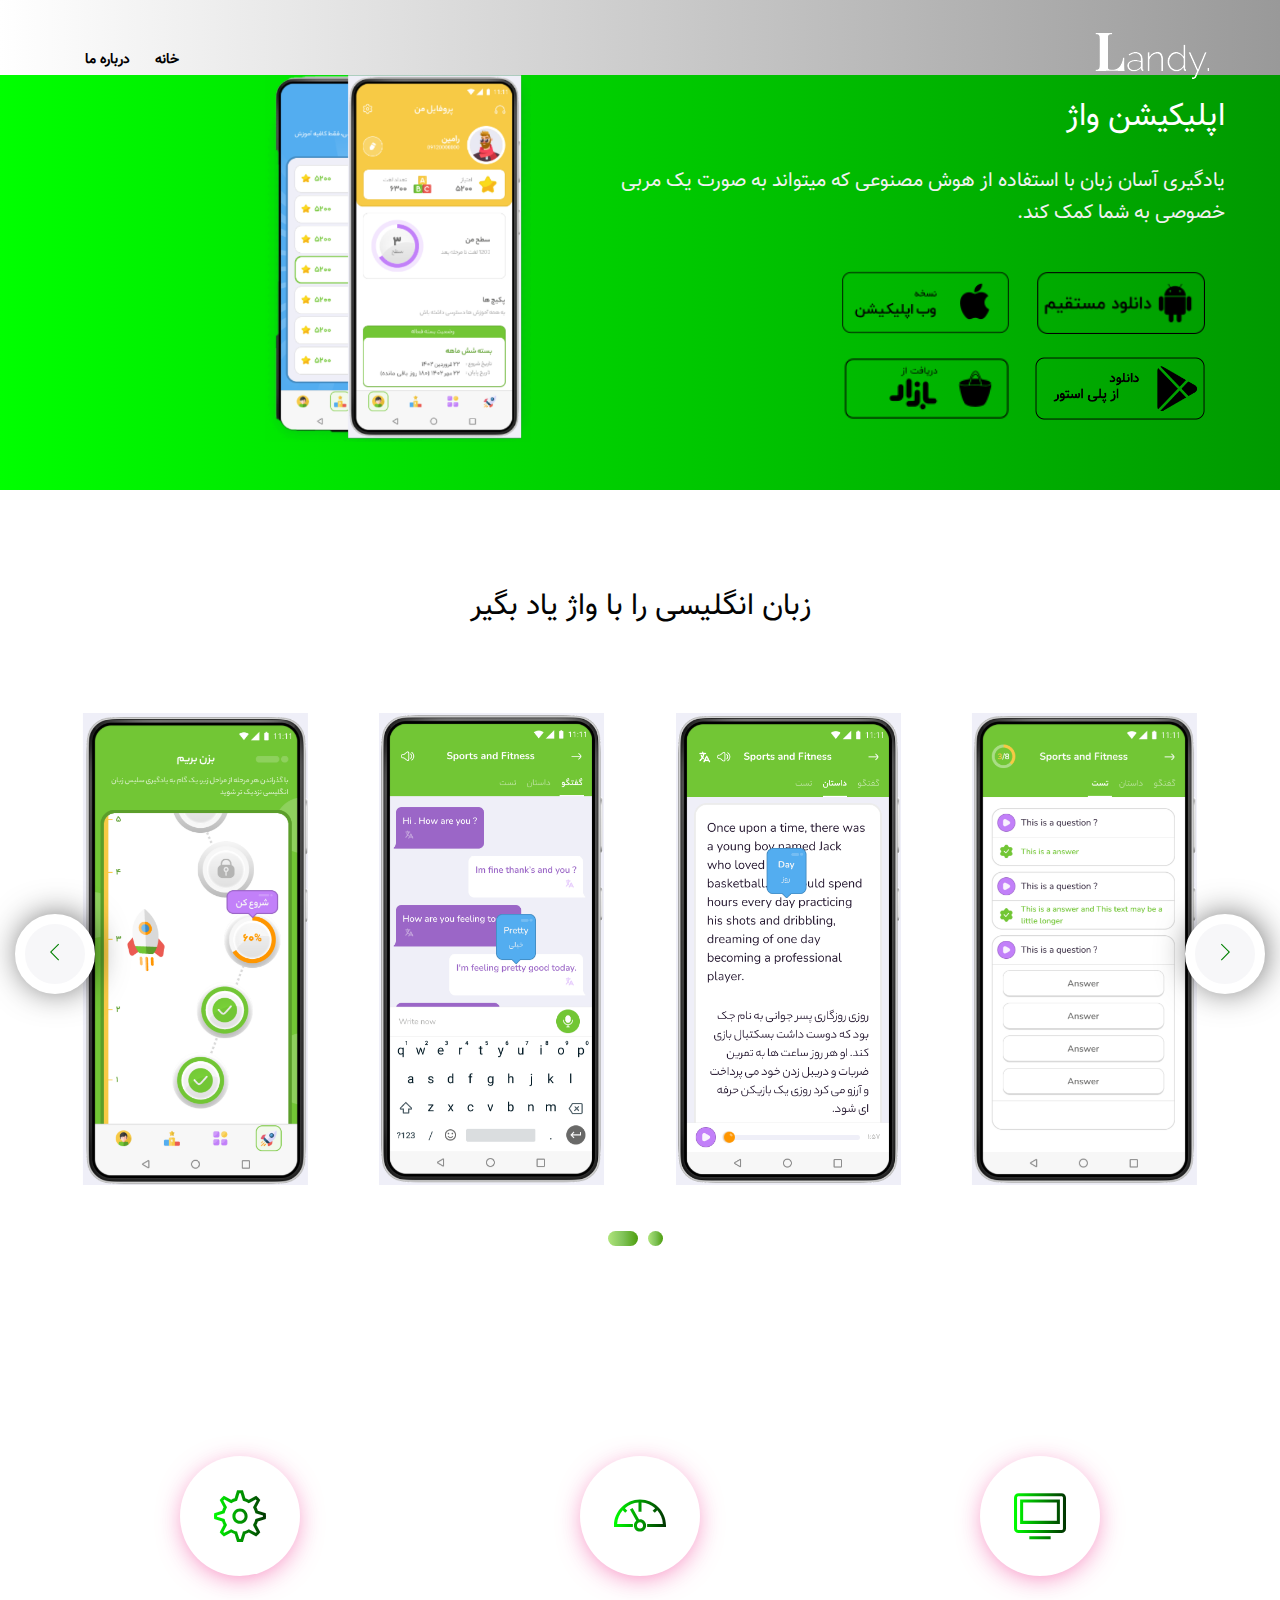
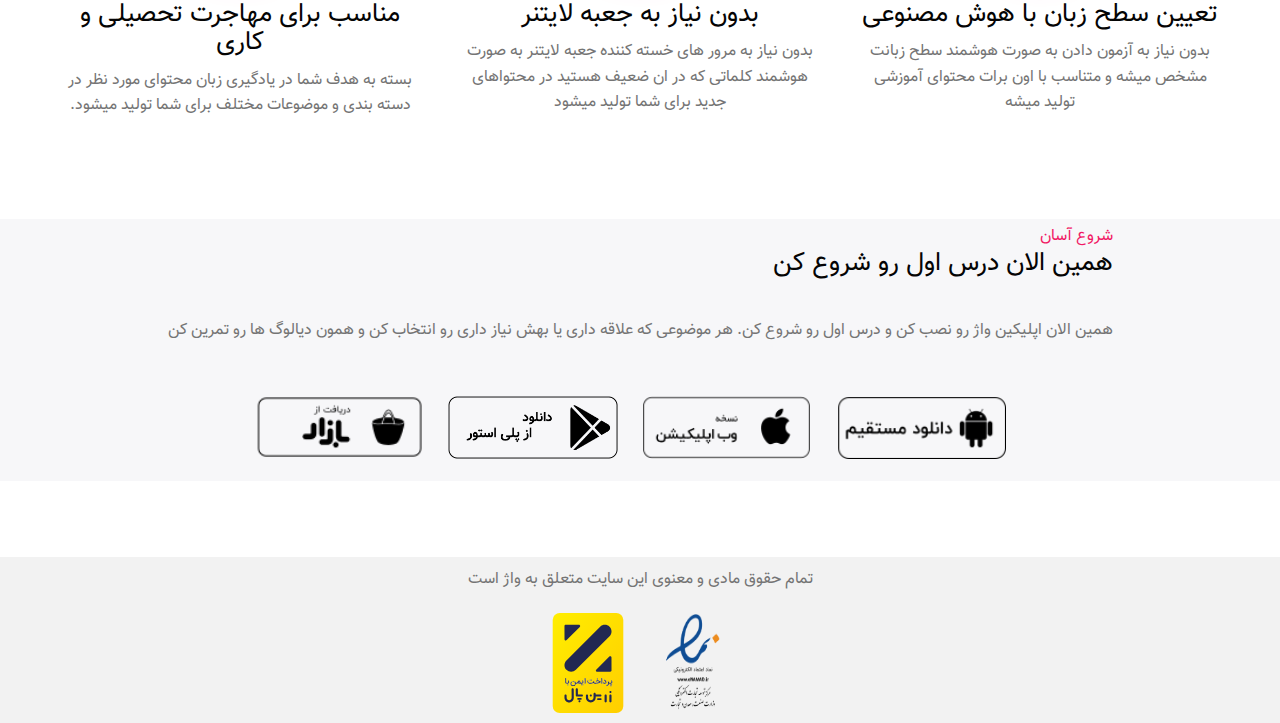
==== commit 46e0f268: "mockup image in left side" ====
--- a/index.html
+++ b/index.html
@@ -66,35 +66,33 @@
 	<!-- Start of banner section ============================================= -->
 	<section id="banner-area" class="banner-area-section home-2">
 		<div class="container">
-			<div class="row">
-				<div class="banner-area-content">
-					<div class="banner-area-head">
-						<h1 class="pb30">اپلیکیشن واژ</h1>
-						<div  class="banner-text pb40">
-							<span> یادگیری آسان زبان با استفاده از هوش مصنوعی که میتواند به صورت یک مربی خصوصی به شما کمک کند. </span>
-						</div>
-						<div class="download-store ul-li">
-							<ul class="store-list"style="margin-bottom: 20px;">
-								<li><a href="" target="_blank"><img src="pics/button/direct-link.png" alt="Google" class="same-size"></a></li>
-								<li><a href="" target="_blank"><img src="pics/button/ios.png" alt="Apple" class="same-size"></a></li>
-							  </ul>
-							  <ul class="store-list"style="margin-bottom: 20px;">
-
-								<li><a href="" target="_blank"><img src="pics/button/play-store-svg_.png" alt="Google" class="same-size"></a></li>
-								<li><a href="" target="_blank"><img src="pics/button/Bazzar_line.png" alt="cafe-bazar" class="same-size"></a></li>
-							</ul>
-						  </div>
-						  
-						<div class="banner-mock-up home-1 zooming">
-							<!-- <img src="pics/mock-up/home.png" alt="img"> -->
-							<!-- <img src="pics/vaazh/7n.png" alt="img"> -->
-
-						</div>
-					</div><!-- /banner-area-head -->
-				</div><!-- /banner-area-content -->
-			</div><!-- /row -->
+		  <div class="row">
+			<div class="banner-area-content">
+			  <div class="banner-area-head">
+				<div class="banner-mock-up home-1 zooming">
+				  <!-- <img src="pics/mock-up/home.png" alt="img"> -->
+				  <img src="pics/vaazh/7n.png" alt="img">
+				</div>
+				<h1 class="pb30">اپلیکیشن واژ</h1>
+				<div class="banner-text pb40">
+				  <span> یادگیری آسان زبان با استفاده از هوش مصنوعی که میتواند به صورت یک مربی خصوصی به شما کمک کند. </span>
+				</div>
+				<div class="download-store ul-li">
+				  <ul class="store-list" style="margin-bottom: 20px;">
+					<li><a href="" target="_blank"><img src="pics/button/direct-link.png" alt="Google" class="same-size"></a></li>
+					<li><a href="" target="_blank"><img src="pics/button/ios.png" alt="Apple" class="same-size"></a></li>
+				  </ul>
+				  <ul class="store-list">
+					<li><a href="" target="_blank"><img src="pics/button/play-store-svg_.png" alt="Google" class="same-size"></a></li>
+					<li><a href="" target="_blank"><img src="pics/button/Bazzar_line.png" alt="cafe-bazar" class="same-size"></a></li>
+				  </ul>
+				</div>
+			  </div><!-- /banner-area-head -->
+			</div><!-- /banner-area-content -->
+		  </div><!-- /row -->
 		</div><!-- /.container -->
-	</section>
+	  </section>
+	  
 	<!-- End of banner section ============================================= -->
 
 	<section id="showcase" class="showcase-section">
--- a/css/style.css
+++ b/css/style.css
@@ -845,12 +845,17 @@
 }
 .banner-mock-up {
 	position: absolute;
-	left: 0;
-	top: 0;
+
 }
 .banner-mock-up.home-1 {
 	top: -35px;
+	/* right: 400px;	 */
+	left: -500px; 
 } 
+.banner-mock-up img {
+	width: 60%; /* Adjust this value to make the image smaller (e.g., 50%, 70%, etc.) */
+	/* You can also adjust the height property if needed, or leave it as auto to maintain aspect ratio */
+  }
 
 .banner-slider {
 	position: absolute;
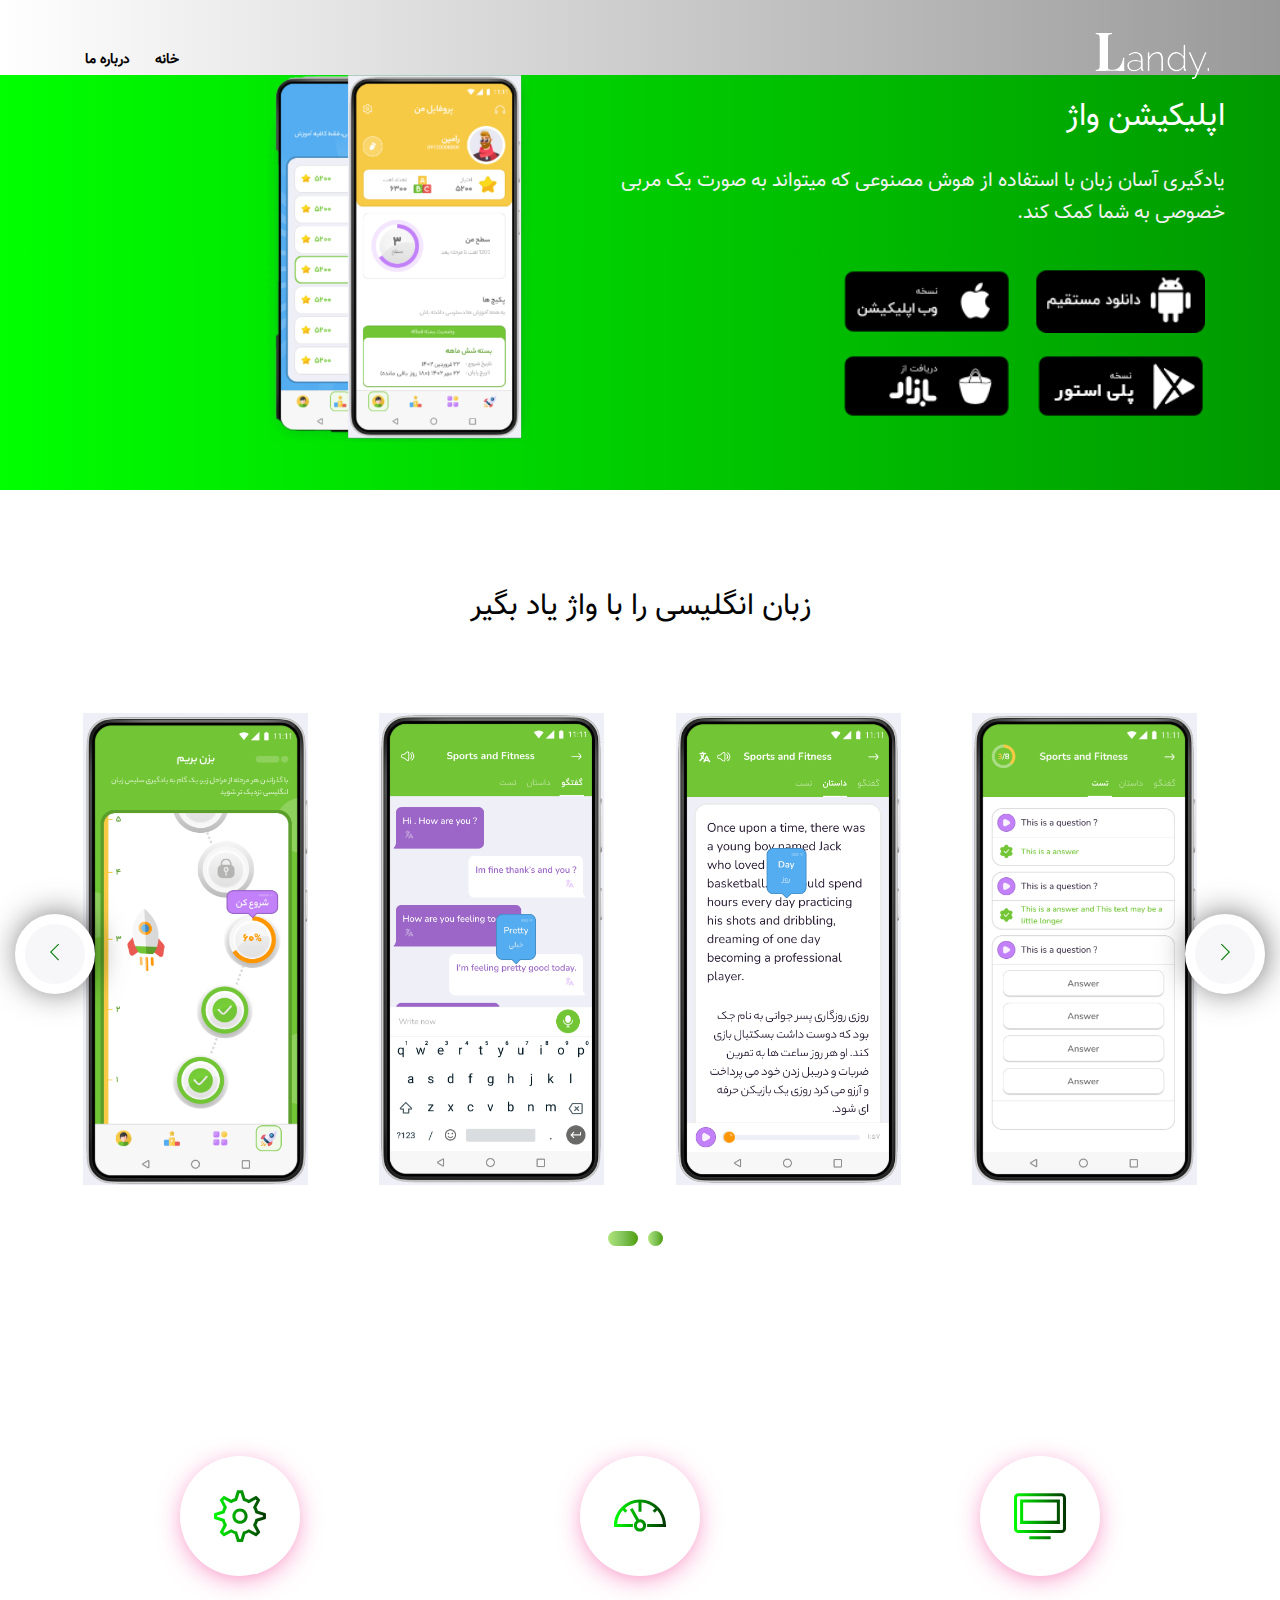
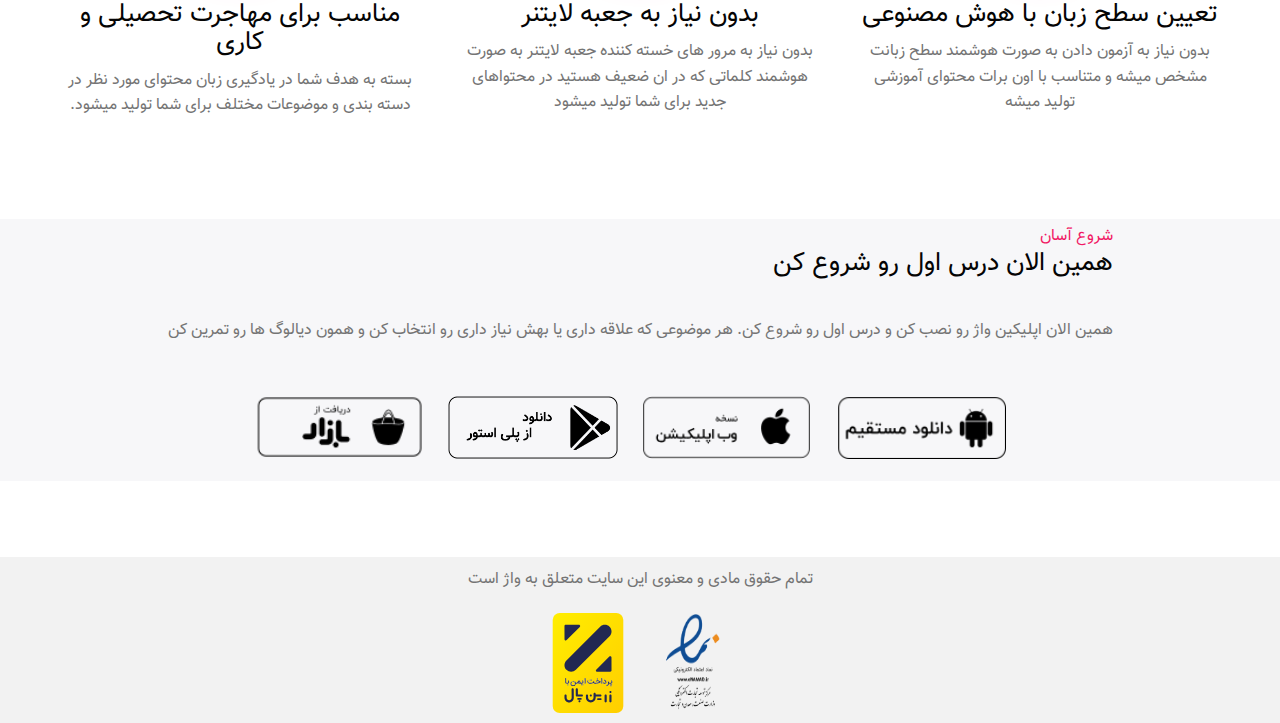
==== commit f2719e74: "new button ui update" ====
--- a/index.html
+++ b/index.html
@@ -79,12 +79,12 @@
 				</div>
 				<div class="download-store ul-li">
 				  <ul class="store-list" style="margin-bottom: 20px;">
-					<li><a href="" target="_blank"><img src="pics/button/direct-link.png" alt="Google" class="same-size"></a></li>
-					<li><a href="" target="_blank"><img src="pics/button/ios.png" alt="Apple" class="same-size"></a></li>
+					<li><a href="" target="_blank"><img src="pics/button/direct-link-bold.png" alt="Google" class="same-size"></a></li>
+					<li><a href="" target="_blank"><img src="pics/button/ios-bold.png" alt="Apple" class="same-size"></a></li>
 				  </ul>
 				  <ul class="store-list">
-					<li><a href="" target="_blank"><img src="pics/button/play-store-svg_.png" alt="Google" class="same-size"></a></li>
-					<li><a href="" target="_blank"><img src="pics/button/Bazzar_line.png" alt="cafe-bazar" class="same-size"></a></li>
+					<li><a href="" target="_blank"><img src="pics/button/playstore-bold.png" alt="Google" class="same-size"></a></li>
+					<li><a href="" target="_blank"><img src="pics/button/bazar-bold.png" alt="cafe-bazar" class="same-size"></a></li>
 				  </ul>
 				</div>
 			  </div><!-- /banner-area-head -->
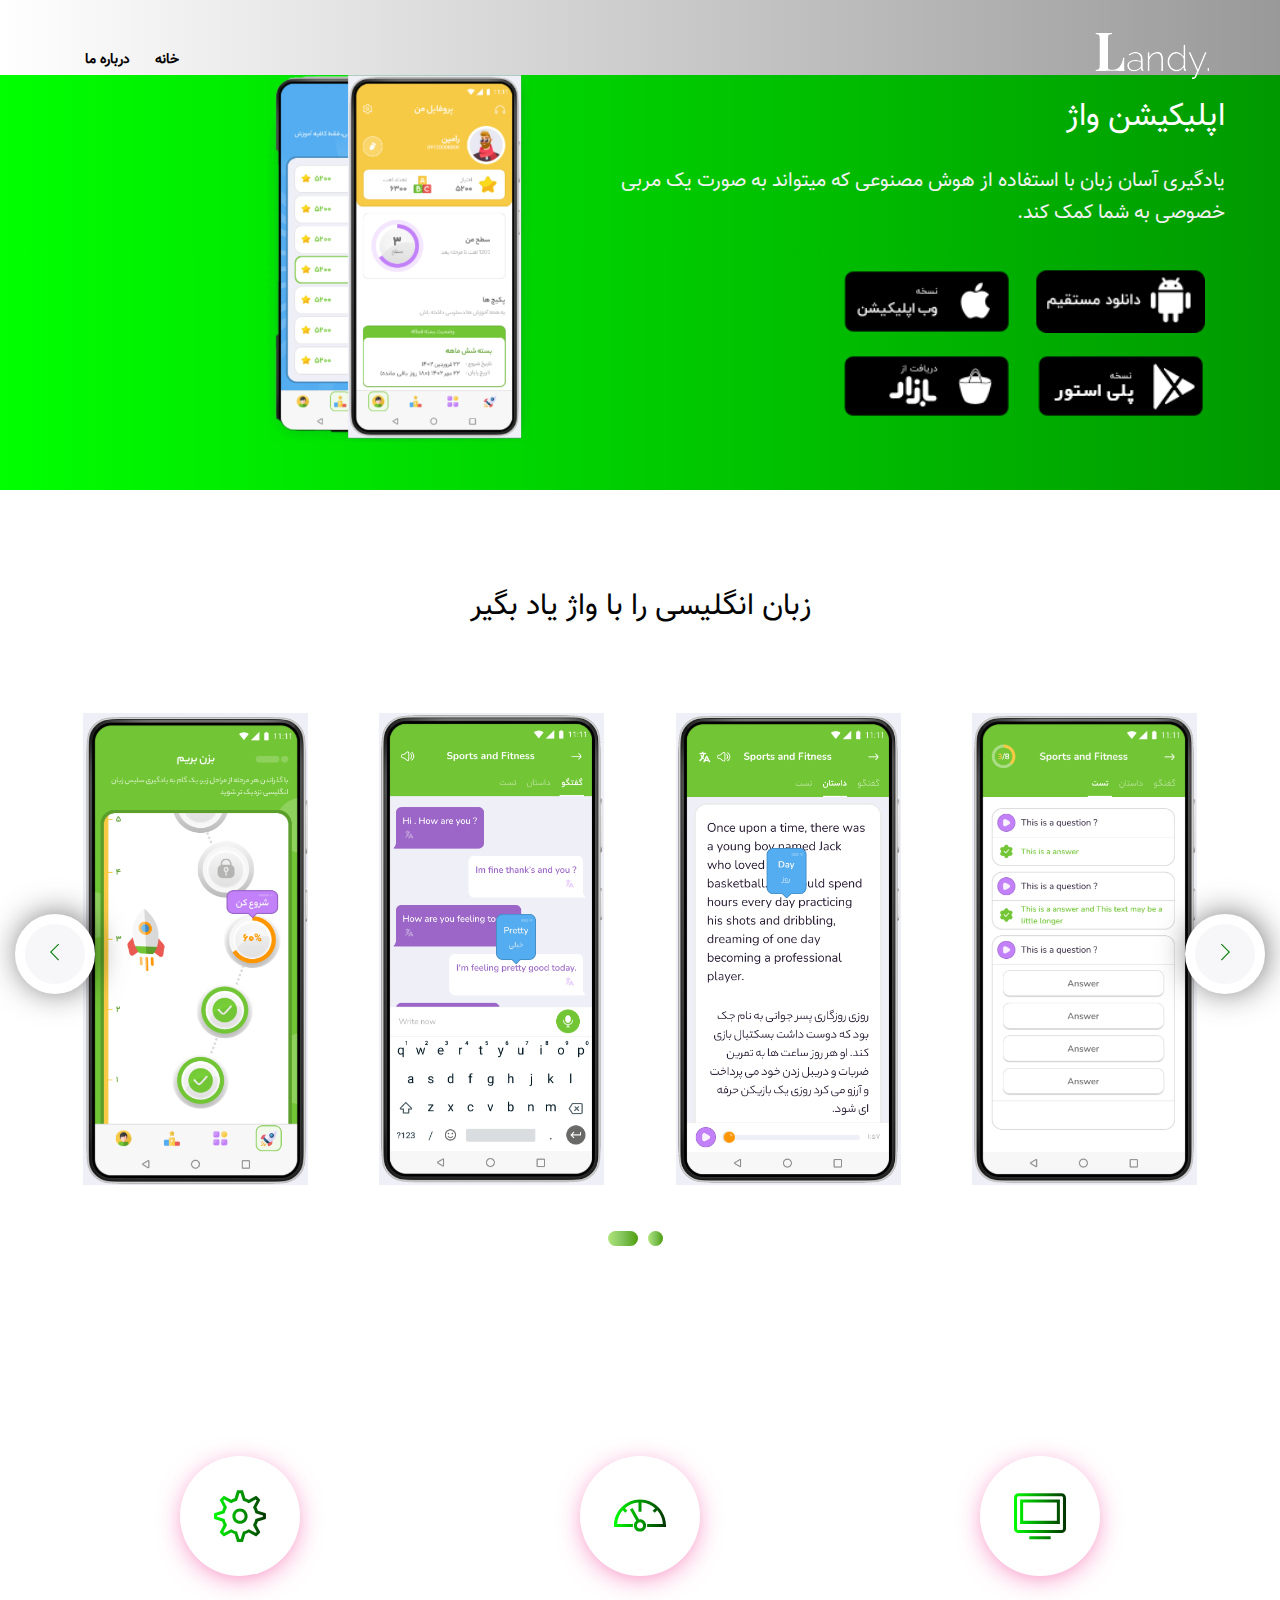
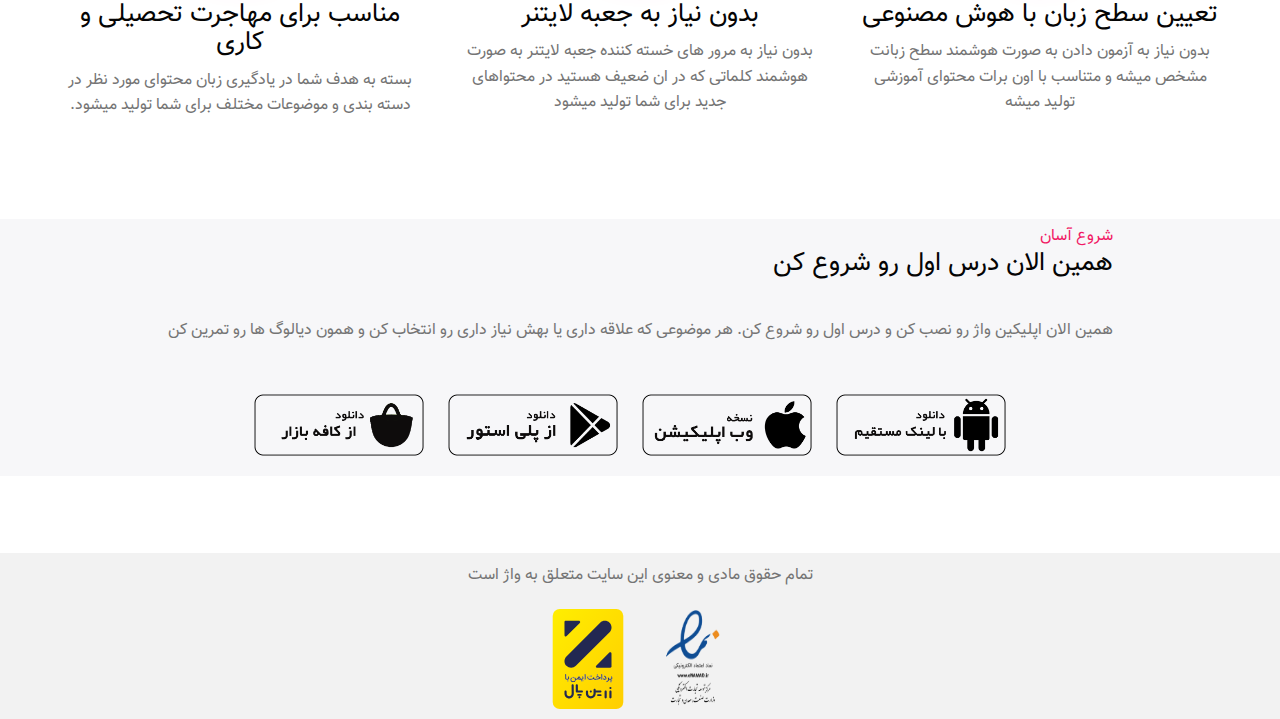
==== commit b367dbb0: "update button in before footer  section" ====
--- a/index.html
+++ b/index.html
@@ -217,11 +217,11 @@
 								</div>
 								<div class="download-store ul-li">
 									<ul class="store-list"style="margin-bottom: 20px;">
-										<li><a href="" target="_blank"><img src="pics/button/direct-link.png" alt="Google" class="same-size"></a></li>
-										<li><a href="" target="_blank"><img src="pics/button/ios.png" alt="Apple" class="same-size"></a></li>
+										<li><a href="" target="_blank"><img src="pics/button/new/direct-link.png" alt="Google" class="same-size"></a></li>
+										<li><a href="" target="_blank"><img src="pics/button//new/wen-aplication.png" alt="Apple" class="same-size"></a></li>
 									  
-										<li><a href="" target="_blank"><img src="pics/button/play-store-svg_.png" alt="Google" class="same-size"></a></li>
-										<li><a href="" target="_blank"><img src="pics/button/Bazzar_line.png" alt="cafe-bazar" class="same-size"></a></li>
+										<li><a href="" target="_blank"><img src="pics/button/new/playstore.png" alt="Google" class="same-size"></a></li>
+										<li><a href="" target="_blank"><img src="pics/button//new/Cafebazar.png" alt="cafe-bazar" class="same-size"></a></li>
 									</ul>
 								  </div>
 								<!-- //section-title -->
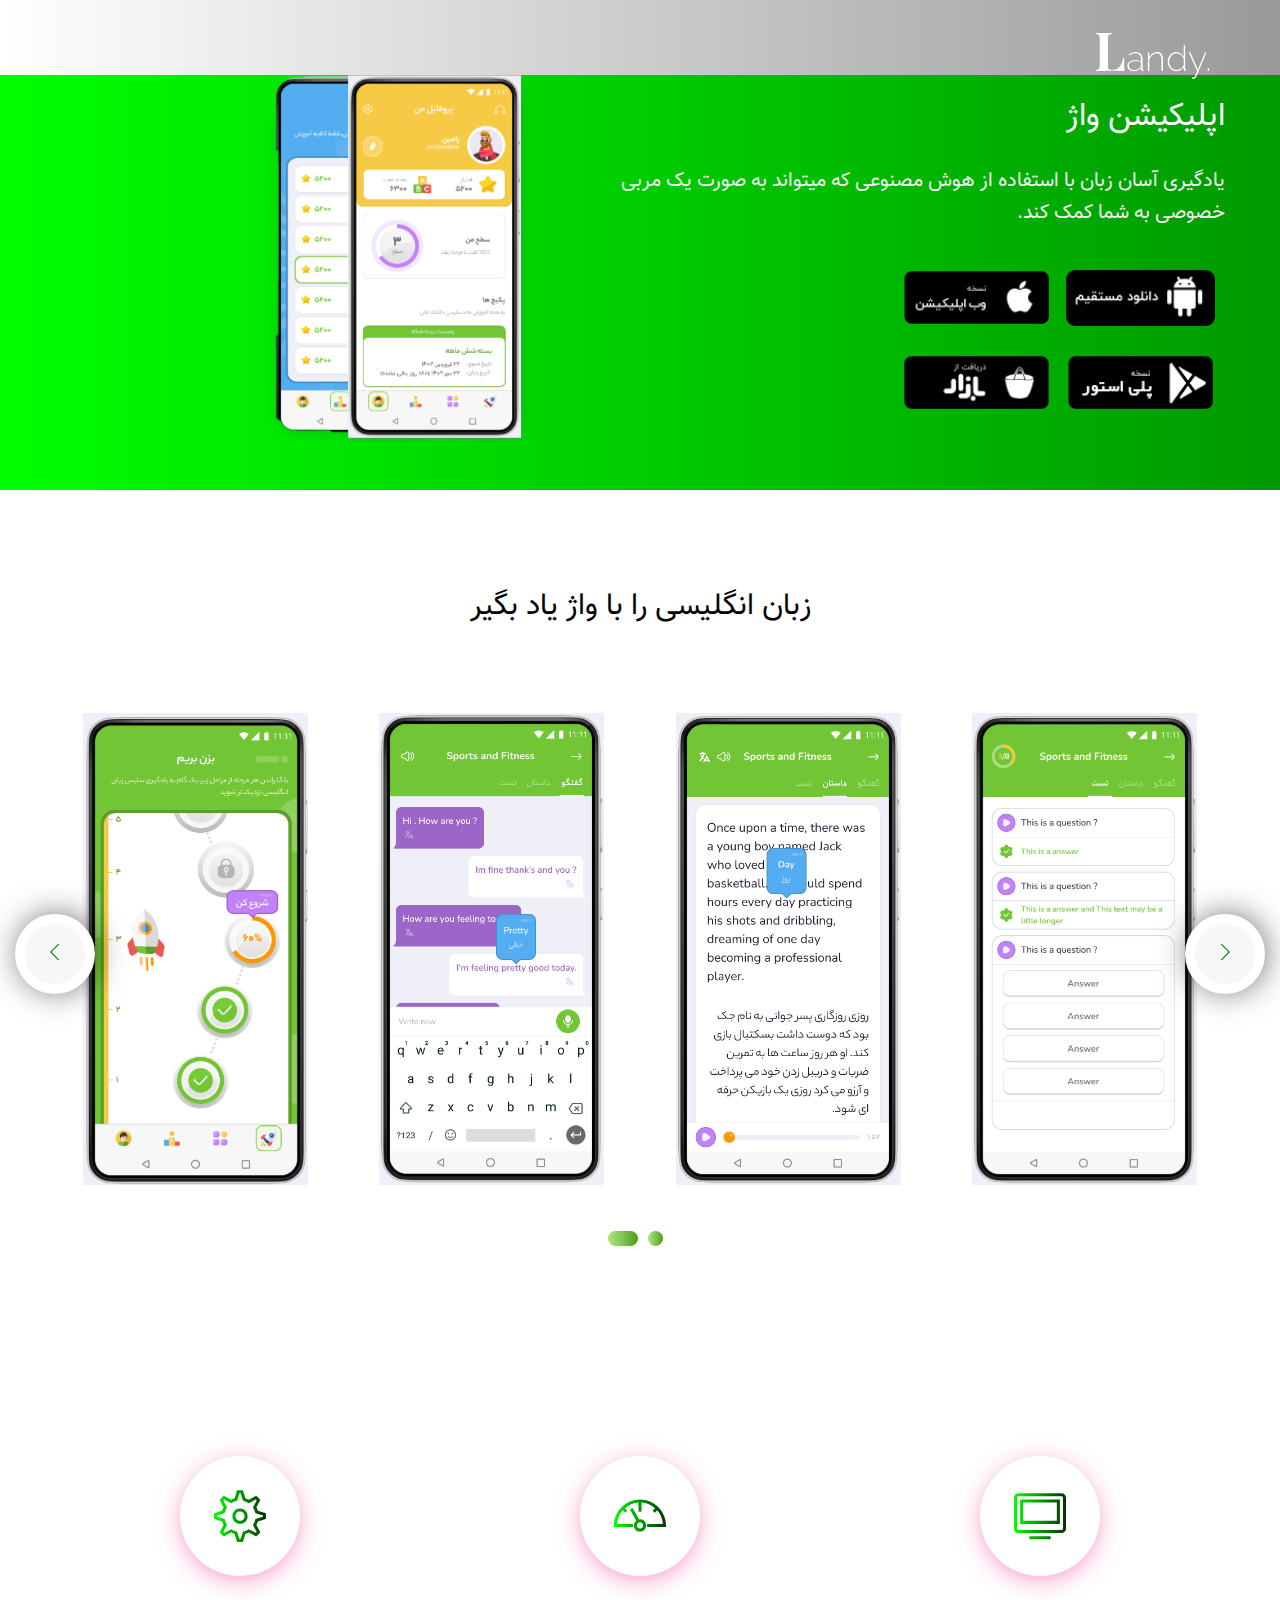
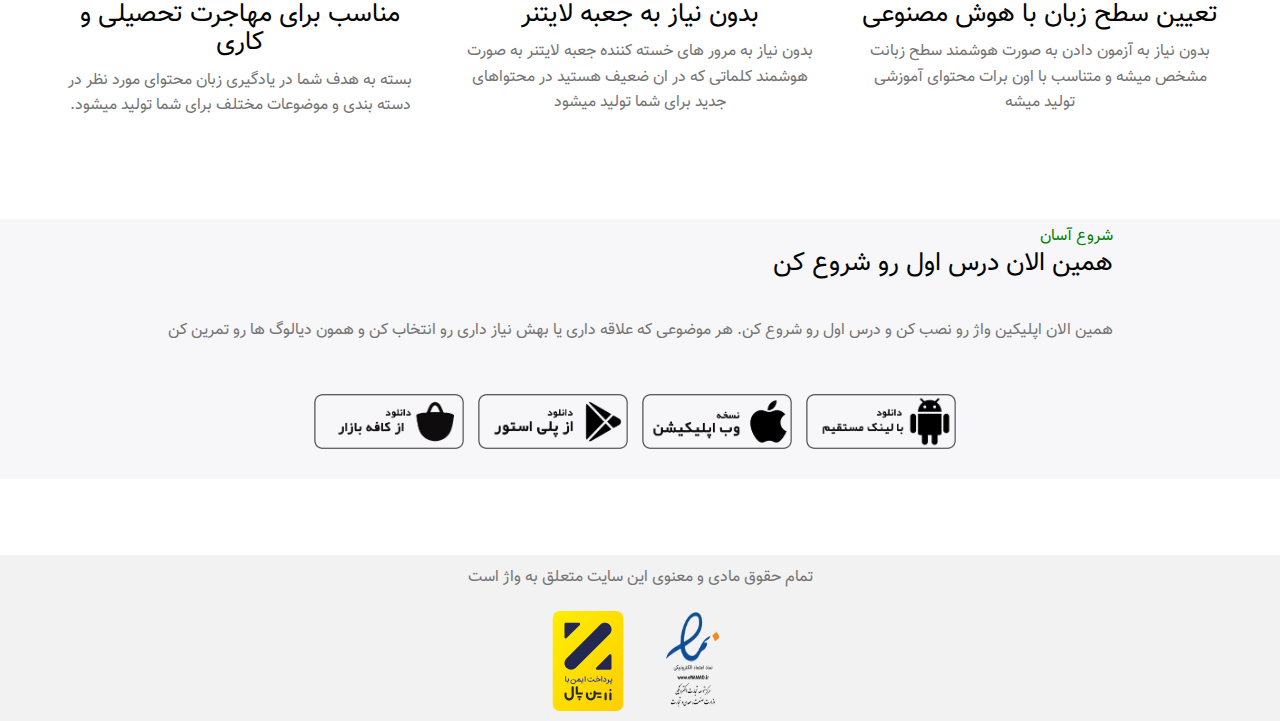
==== commit 328cfa31: "remove menu in header" ====
--- a/index.html
+++ b/index.html
@@ -31,27 +31,20 @@
 				<div class="container">
 					<div class="row">
 						<div class="navbar navbar-default" role="navigation">
-							<div class="container-fluid" >
+							<div class="container-fluid" ></div>
 								<!-- Brand and toggle get grouped for better mobile display -->
 								<div class="navbar-header">
+<!-- 								here BELOW code is for menu in header in logo row
 									<button type="button" class="navbar-toggle collapsed" data-toggle="collapse" data-target="#bs-example-navbar-collapse-1">
 										<span class="sr-only">اپلیکیشن واژ</span>
 										<i class="ti-menu"></i>
-									</button><!-- /.navbar-toggle collapsed -->
+									</button>/.navbar-toggle collapsed -->
+
 									<a class="navbar-brand text-uppercase" href="#"><img src="pics/logo/logo.png" alt="logo"></a>
 								</div><!-- /.navbar-header -->
 								<!-- Collect the nav links, forms, and other content for toggling -->
 								<nav class="collapse navbar-collapse navbar-left" id="bs-example-navbar-collapse-1">
-									<ul id="main-nav" class="nav navbar-nav">
-										<li><a href="#home">خانه</a></li>
-										<li><a href="#about">درباره ما</a></li>
-										<!-- <button><a href="#about">دانلود اپلیکیشن</a></button> -->
-										<!-- <li><a href="#extra-features">ویژگی ها</a></li>
-										<li><a href="#showcase">ویترین</a></li>
-										<li><a href="#pricing">قیمت ها</a></li>
-										<li><a href="#download-area">دانلود <span class="ti-import"></span></a></li> -->
-										<!-- <li><a href="#contact">تماس با ما</a></li> -->
-									</ul><!-- /#main-nav -->
+								
 								</nav><!-- /.navbar-collapse -->
 							</div><!-- /.container-fluid -->
 						</div><!-- /.navbar navbar-default -->
--- a/css/style.css
+++ b/css/style.css
@@ -156,7 +156,7 @@
 }
 .pink {
 	/* color: #f11965; */
-	color: #f11965;
+	color: green;
 }
 
 @-webkit-keyframes video-icon {
@@ -340,7 +340,10 @@
 }
 
 .download-store li {
-	margin-right: 20px;
+	margin-right: 10px;
+	width: 150px;
+    height: 65px;
+
 }
 /*----------------------------------------------------------------------- 
 End of about section
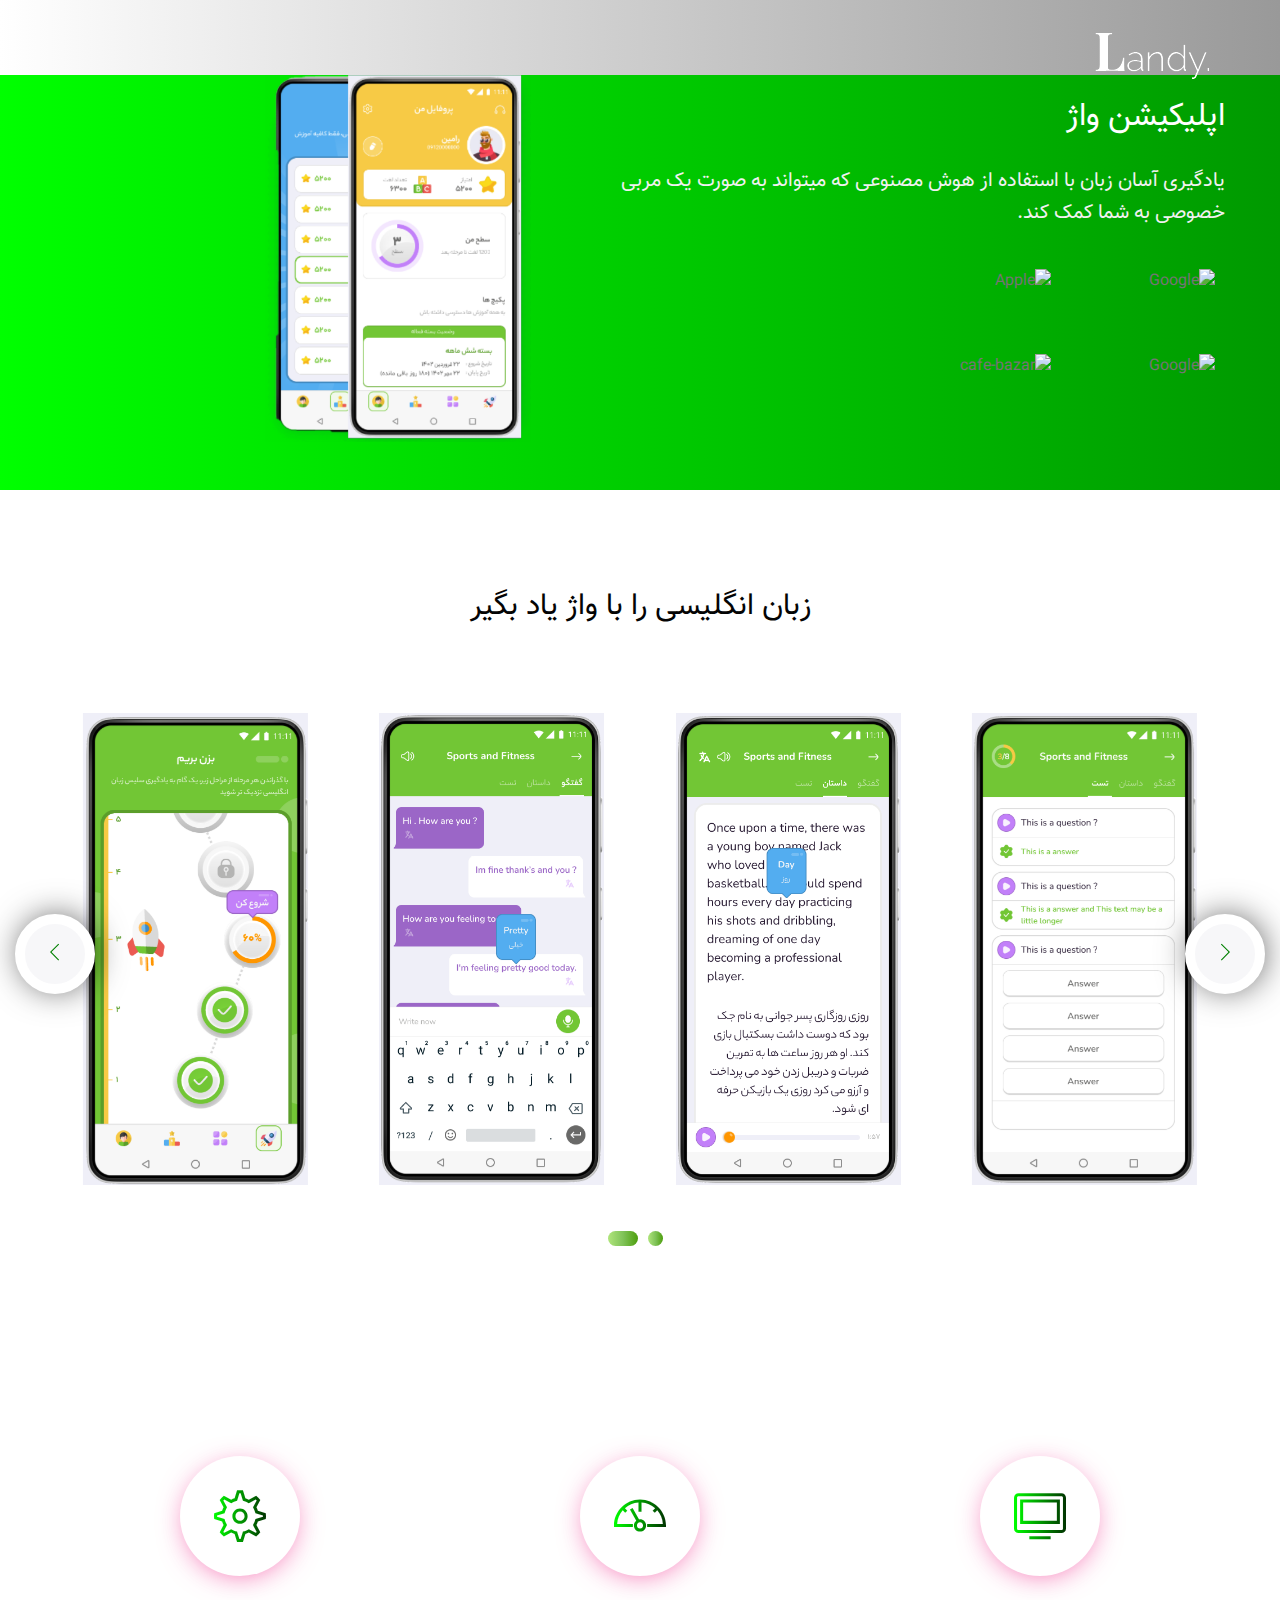
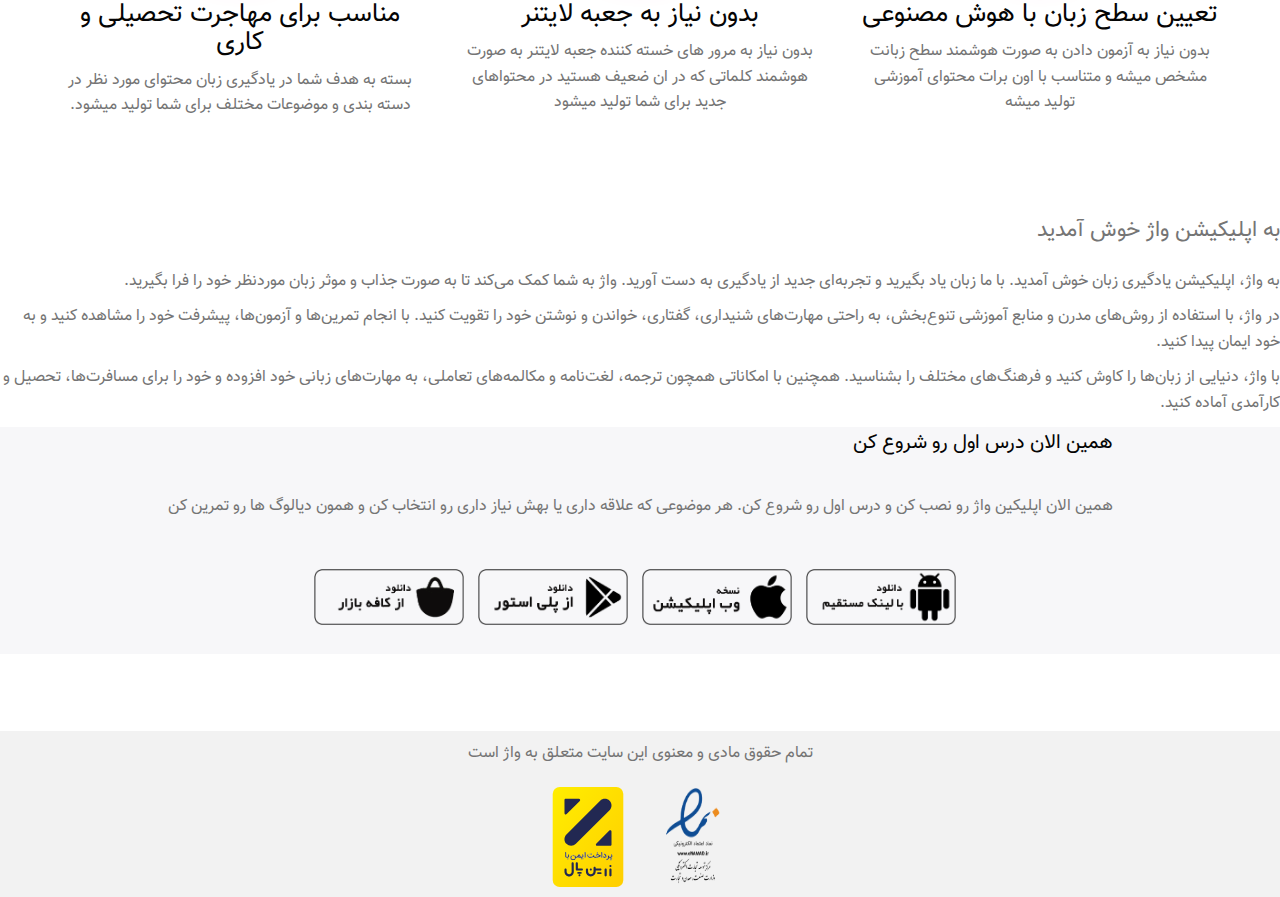
==== commit c3e795bd: "new buttons and paragraph in page" ====
--- a/index.html
+++ b/index.html
@@ -26,34 +26,31 @@
 <body>
 	<!-- Start of Header============================================= -->
 	<header>
-		<div id="main-menu" class="main-menu-container tbg navbar-fixed-top"">
-			<div  class="main-menu">
+		<div id="main-menu" class="main-menu-container tbg navbar-fixed-top">
+			<div class="main-menu">
 				<div class="container">
 					<div class="row">
-						<div class="navbar navbar-default" role="navigation">
-							<div class="container-fluid" ></div>
+						<nav class="navbar navbar-default" role="navigation">
+							<div class="container-fluid">
 								<!-- Brand and toggle get grouped for better mobile display -->
-								<div class="navbar-header">
-<!-- 								here BELOW code is for menu in header in logo row
-									<button type="button" class="navbar-toggle collapsed" data-toggle="collapse" data-target="#bs-example-navbar-collapse-1">
-										<span class="sr-only">اپلیکیشن واژ</span>
-										<i class="ti-menu"></i>
-									</button>/.navbar-toggle collapsed -->
-
-									<a class="navbar-brand text-uppercase" href="#"><img src="pics/logo/logo.png" alt="logo"></a>
+								<div class="navbar-header centered-logo">
+									<a class="navbar-brand text-uppercase" href="#">
+										<img src="pics/logo/logo.png" alt="logo">
+									</a>
 								</div><!-- /.navbar-header -->
 								<!-- Collect the nav links, forms, and other content for toggling -->
-								<nav class="collapse navbar-collapse navbar-left" id="bs-example-navbar-collapse-1">
-								
-								</nav><!-- /.navbar-collapse -->
+								<div class="collapse navbar-collapse navbar-left" id="bs-example-navbar-collapse-1">
+									<!-- Your navigation links and other content -->
+								</div><!-- /.navbar-collapse -->
 							</div><!-- /.container-fluid -->
-						</div><!-- /.navbar navbar-default -->
+						</nav><!-- /.navbar navbar-default -->
 					</div><!-- /.row -->
 				</div><!-- /.container -->
 			</div><!-- /.full-main-menu -->
 		</div><!-- #main-menu -->
-		<!-- Main Menu end -->
-	</header> <!-- .cd-auto-hide-header -->
+	</header>
+	
+	  
 	<!-- End of Header ============================================= -->
 
 	<!-- Start of banner section ============================================= -->
@@ -72,12 +69,12 @@
 				</div>
 				<div class="download-store ul-li">
 				  <ul class="store-list" style="margin-bottom: 20px;">
-					<li><a href="" target="_blank"><img src="pics/button/direct-link-bold.png" alt="Google" class="same-size"></a></li>
-					<li><a href="" target="_blank"><img src="pics/button/ios-bold.png" alt="Apple" class="same-size"></a></li>
+					<li><a href="" target="_blank"><img src="pics/button/black-buttons/play-store.png" alt="Google" class="same-size"></a></li>
+					<li><a href="" target="_blank"><img src="pics/button/black-buttons/black-direct.png" alt="Apple" class="same-size"></a></li>
 				  </ul>
 				  <ul class="store-list">
-					<li><a href="" target="_blank"><img src="pics/button/playstore-bold.png" alt="Google" class="same-size"></a></li>
-					<li><a href="" target="_blank"><img src="pics/button/bazar-bold.png" alt="cafe-bazar" class="same-size"></a></li>
+					<li><a href="" target="_blank"><img src="pics/button/black-buttons/web-app.png" alt="Google" class="same-size"></a></li>
+					<li><a href="" target="_blank"><img src="pics/button/black-buttons/Cafe-bazar.png" alt="cafe-bazar" class="same-size"></a></li>
 				  </ul>
 				</div>
 			  </div><!-- /banner-area-head -->
@@ -87,7 +84,7 @@
 	  </section>
 	  
 	<!-- End of banner section ============================================= -->
-
+	
 	<section id="showcase" class="showcase-section">
 		<div class="container">
 			<div class="row section-content">
@@ -188,7 +185,15 @@
 		</div><!-- /container -->
 	</section>
 	<!-- End of features section ============================================= -->
-
+	<section>
+		<div class="text-container">
+    <h1 style="font-size: 22px;">به  اپلیکیشن واژ  خوش آمدید</h1>
+	<br>
+    <p>به واژ، اپلیکیشن یادگیری زبان خوش آمدید. با ما زبان یاد بگیرید و تجربه‌ای جدید از یادگیری به دست آورید. واژ به شما کمک می‌کند تا به صورت جذاب و موثر زبان موردنظر خود را فرا بگیرید.</p>
+    <p>در واژ، با استفاده از روش‌های مدرن و منابع آموزشی تنوع‌بخش، به راحتی مهارت‌های شنیداری، گفتاری، خواندن و نوشتن خود را تقویت کنید. با انجام تمرین‌ها و آزمون‌ها، پیشرفت خود را مشاهده کنید و به خود ایمان پیدا کنید.</p>
+    <p>با واژ، دنیایی از زبان‌ها را کاوش کنید و فرهنگ‌های مختلف را بشناسید. همچنین با امکاناتی همچون ترجمه، لغت‌نامه و مکالمه‌های تعاملی، به مهارت‌های زبانی خود افزوده و خود را برای مسافرت‌ها، تحصیل و کارآمدی آماده کنید.</p>
+		</div>
+	</section>
 	<!-- Start of About Section ============================================= -->
 	<section id="about" class="about-section">
 		<div class="container">
@@ -204,8 +209,7 @@
 						<!-- <div class="col-md-6"> -->
 							<div class="about-section-text">
 								<div class="section-title text-right pb50">
-									<span class="title-text pink text-uppercase">شروع آسان</span>
-									<h1 class="title deep-black pb40" style="font-size: 26px;">همین الان درس اول رو شروع کن</h1>
+									<h1 class="title deep-black pb40" style="font-size: 20px;">همین الان درس اول رو شروع کن</h1>
 									<span class="title-dec">همین الان اپلیکین واژ رو نصب کن و درس اول رو شروع کن. هر موضوعی که علاقه داری یا بهش نیاز داری رو انتخاب کن و همون دیالوگ ها رو تمرین کن </span>
 								</div>
 								<div class="download-store ul-li">
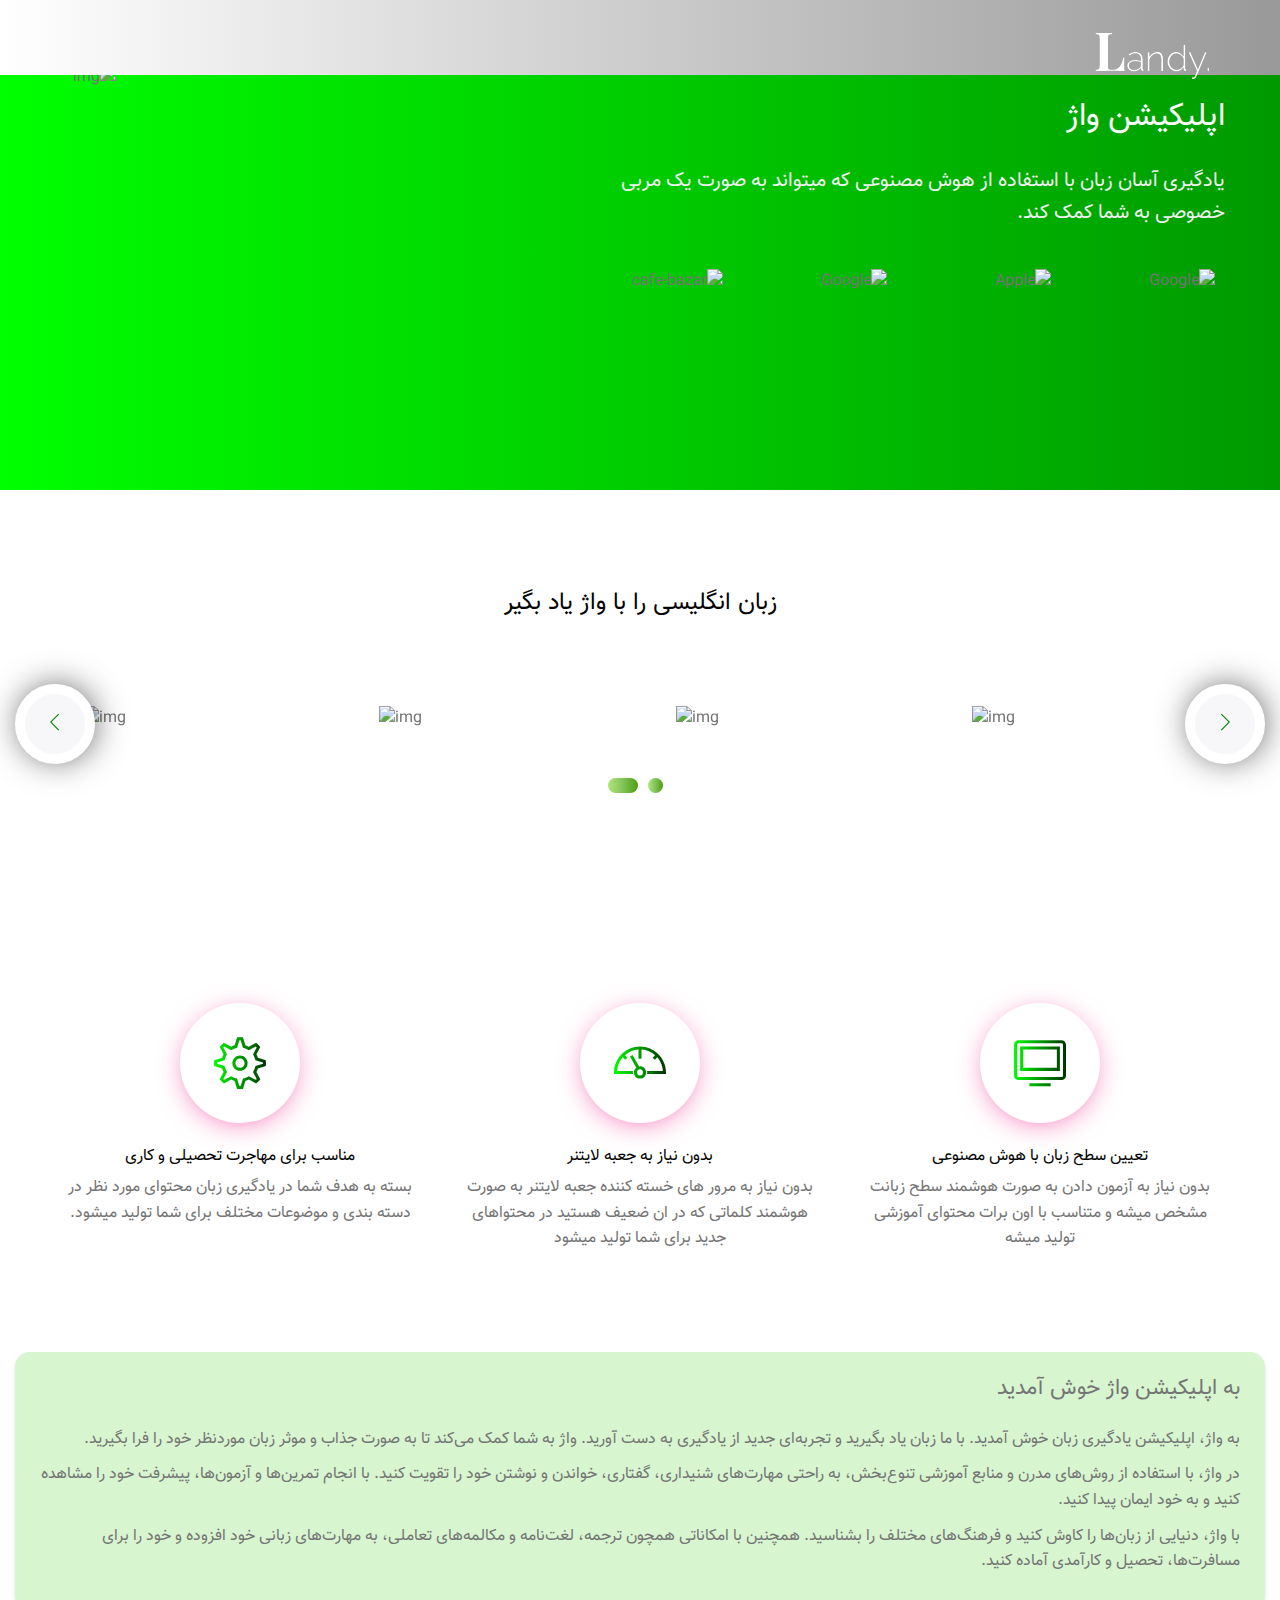
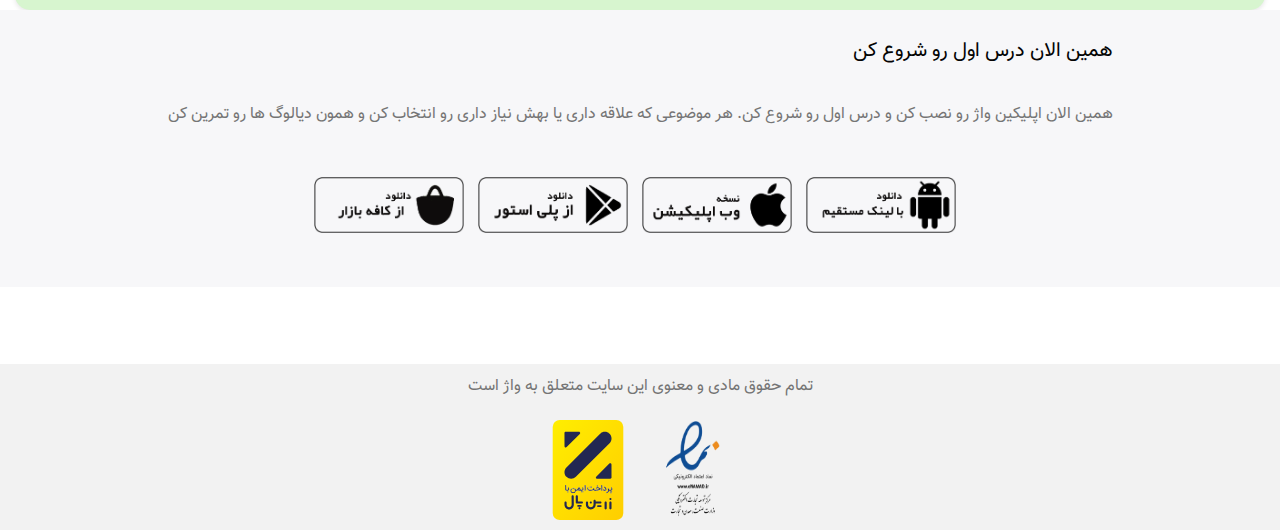
==== commit f1a33137: "fix some problems" ====
--- a/index.html
+++ b/index.html
@@ -61,20 +61,19 @@
 			  <div class="banner-area-head">
 				<div class="banner-mock-up home-1 zooming">
 				  <!-- <img src="pics/mock-up/home.png" alt="img"> -->
-				  <img src="pics/vaazh/7n.png" alt="img">
+				  <img src="pics/vaazh/7ncopy.png" alt="img">
 				</div>
 				<h1 class="pb30">اپلیکیشن واژ</h1>
 				<div class="banner-text pb40">
-				  <span> یادگیری آسان زبان با استفاده از هوش مصنوعی که میتواند به صورت یک مربی خصوصی به شما کمک کند. </span>
+				  <span style="margin-left: 10px;"> یادگیری آسان زبان با استفاده از هوش مصنوعی که میتواند به صورت یک مربی خصوصی به شما کمک کند. </span>
 				</div>
 				<div class="download-store ul-li">
-				  <ul class="store-list" style="margin-bottom: 20px;">
-					<li><a href="" target="_blank"><img src="pics/button/black-buttons/play-store.png" alt="Google" class="same-size"></a></li>
-					<li><a href="" target="_blank"><img src="pics/button/black-buttons/black-direct.png" alt="Apple" class="same-size"></a></li>
-				  </ul>
-				  <ul class="store-list">
-					<li><a href="" target="_blank"><img src="pics/button/black-buttons/web-app.png" alt="Google" class="same-size"></a></li>
-					<li><a href="" target="_blank"><img src="pics/button/black-buttons/Cafe-bazar.png" alt="cafe-bazar" class="same-size"></a></li>
+				  <ul class="store-list" >
+					<li><a href="" target="_blank"><img src="pics/button/black-buttons/better/cafebazar.png" alt="Google" class="same-size"></a></li>
+					<li><a href="" target="_blank"><img src="pics/button/black-buttons/better/direct-link.png" alt="Apple" class="same-size"></a></li>
+				 
+					<li><a href="" target="_blank"><img src="pics/button/black-buttons/better/play-store.png" alt="Google" class="same-size"></a></li>
+					<li><a href="" target="_blank"><img src="pics/button/black-buttons/better/web-app.png" alt="cafe-bazar" class="same-size"></a></li>
 				  </ul>
 				</div>
 			  </div><!-- /banner-area-head -->
@@ -91,27 +90,27 @@
 				<div class="showcase-content">
 					<div class="section-title text-center pb50">
 						<!-- <span class="title-text pink text-uppercase"> طراحی جالب و ساده</span> -->
-						<h1 class="title deep-black pb40" style="font-size: 30px;">زبان انگلیسی را با واژ یاد بگیر</h1>
+						<h1 class="title deep-black pb40" style="font-size: 24px;">زبان انگلیسی را با واژ یاد بگیر</h1>
 					</div>
 					<!-- //section-title -->
 					<div class="showcase-slider">
 						<div class="showcase-img">
-							<img src="pics/vaazh/1.png" alt="img">
-						</div>
-						<div class="showcase-img">
-							<img src="pics/vaazh/2.png" alt="img">
-						</div>
-						<div class="showcase-img">
-							<img src="pics/vaazh/3.png" alt="img">
-						</div>
-						<div class="showcase-img">
-							<img src="pics/vaazh/4.png" alt="img">
-						</div>
-						<div class="showcase-img">
-							<img src="pics/vaazh/5.png" alt="img">
-						</div>
-						<div class="showcase-img">
-							<img src="pics/vaazh/6.png" alt="img">
+							<img src="pics/vaazh-cover/1.jpg" alt="img">
+						</div>
+						<div class="showcase-img">
+							<img src="pics/vaazh-cover/2.jpg" alt="img">
+						</div>
+						<div class="showcase-img">
+							<img src="pics/vaazh-cover/3.jpg" alt="img">
+						</div>
+						<div class="showcase-img">
+							<img src="pics/vaazh-cover/4.jpg" alt="img">
+						</div>
+						<div class="showcase-img">
+							<img src="pics/vaazh-cover/5.jpg" alt="img">
+						</div>
+						<div class="showcase-img">
+							<img src="pics/vaazh-cover/6.jpg" alt="img">
 						</div>	
 					</div>
 				</div><!-- /showcase-content -->
@@ -133,7 +132,7 @@
 								<!-- //icon -->
 								<div class="features-text mt25">
 									<div class="features-text-title pb10">
-										<h3 class="deep-black">تعیین سطح زبان با هوش مصنوعی</h3>
+										<h3 class="deep-black" style="font-size: 16px;">تعیین سطح زبان با هوش مصنوعی</h3>
 									</div>
 									<div class="features-text-dec">
 										<span>بدون نیاز به آزمون دادن به صورت هوشمند سطح زبانت مشخص میشه و متناسب با اون برات محتوای آموزشی تولید میشه</span>
@@ -151,7 +150,7 @@
 								<!-- //icon -->
 								<div class="features-text mt25">
 									<div class="features-text-title pb10">
-										<h3 class="deep-black">بدون نیاز به جعبه لایتنر</h3>
+										<h3 class="deep-black" style="font-size: 16px;">بدون نیاز به جعبه لایتنر</h3>
 									</div>
 									<div class="features-text-dec">
 										<span>بدون نیاز به مرور های خسته کننده جعبه لایتنر به صورت هوشمند کلماتی که در ان ضعیف هستید در محتواهای جدید برای شما تولید میشود</span>
@@ -169,7 +168,7 @@
 								<!-- //icon -->
 								<div class="features-text mt25">
 									<div class="features-text-title pb10">
-										<h3 class="deep-black">مناسب برای مهاجرت تحصیلی و کاری </h3>
+										<h3 class="deep-black" style="font-size: 16px;">مناسب برای مهاجرت تحصیلی و کاری </h3>
 									</div>
 									<div class="features-text-dec">
 										<span>بسته به هدف شما در یادگیری زبان محتوای مورد نظر در دسته بندی و موضوعات مختلف برای شما تولید میشود. </span>
@@ -186,7 +185,7 @@
 	</section>
 	<!-- End of features section ============================================= -->
 	<section>
-		<div class="text-container">
+		<div class="text-container" style="margin-left: 15px; margin-right: 15px;">
     <h1 style="font-size: 22px;">به  اپلیکیشن واژ  خوش آمدید</h1>
 	<br>
     <p>به واژ، اپلیکیشن یادگیری زبان خوش آمدید. با ما زبان یاد بگیرید و تجربه‌ای جدید از یادگیری به دست آورید. واژ به شما کمک می‌کند تا به صورت جذاب و موثر زبان موردنظر خود را فرا بگیرید.</p>
--- a/css/style.css
+++ b/css/style.css
@@ -65,7 +65,37 @@
 	max-height: 5px;
 }
 
-
+ /* logo of header */
+ .centered-logo {
+    display: flex;
+    justify-content: center;
+    align-items: center;
+    /* height: 100px; You can adjust the height as needed */
+}
+
+/* this below is for paragraph text */
+.text-container {
+	/* max-width: 600px; */
+	padding: 25px;
+	background-color: rgb(215, 245, 207);
+	border-radius: 15px;
+	box-shadow: 0 2px 5px rgba(0, 0, 0, 0.1);
+}
+
+.about-section-content{
+	padding: 25px;
+}
+
+/* 
+.centered-logo img {
+    max-height: 100%; /* Ensure the image fits within the container's height */
+    /* max-width: 100%; Ensure the image fits within the container's width */
+/* }  */
+
+
+
+  
+  
 
 /* add size to download buttons */
 .same-size {
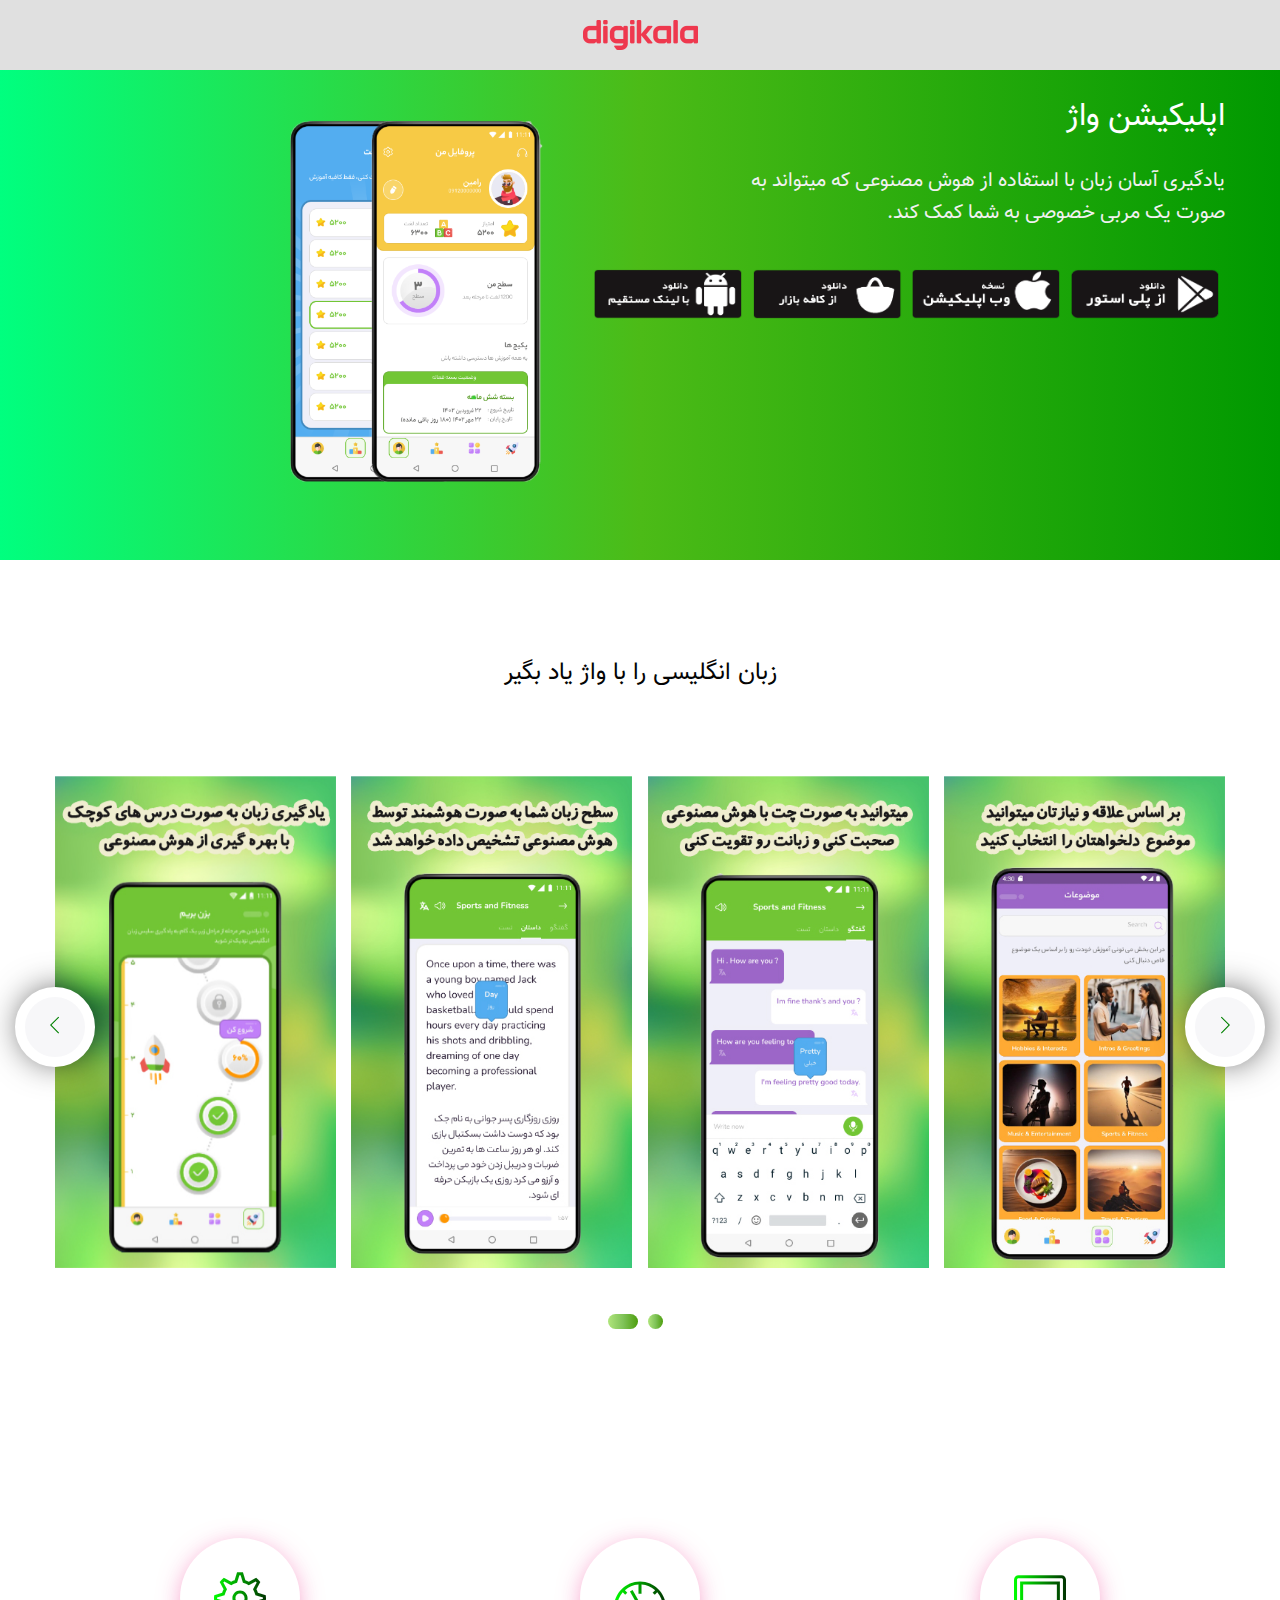
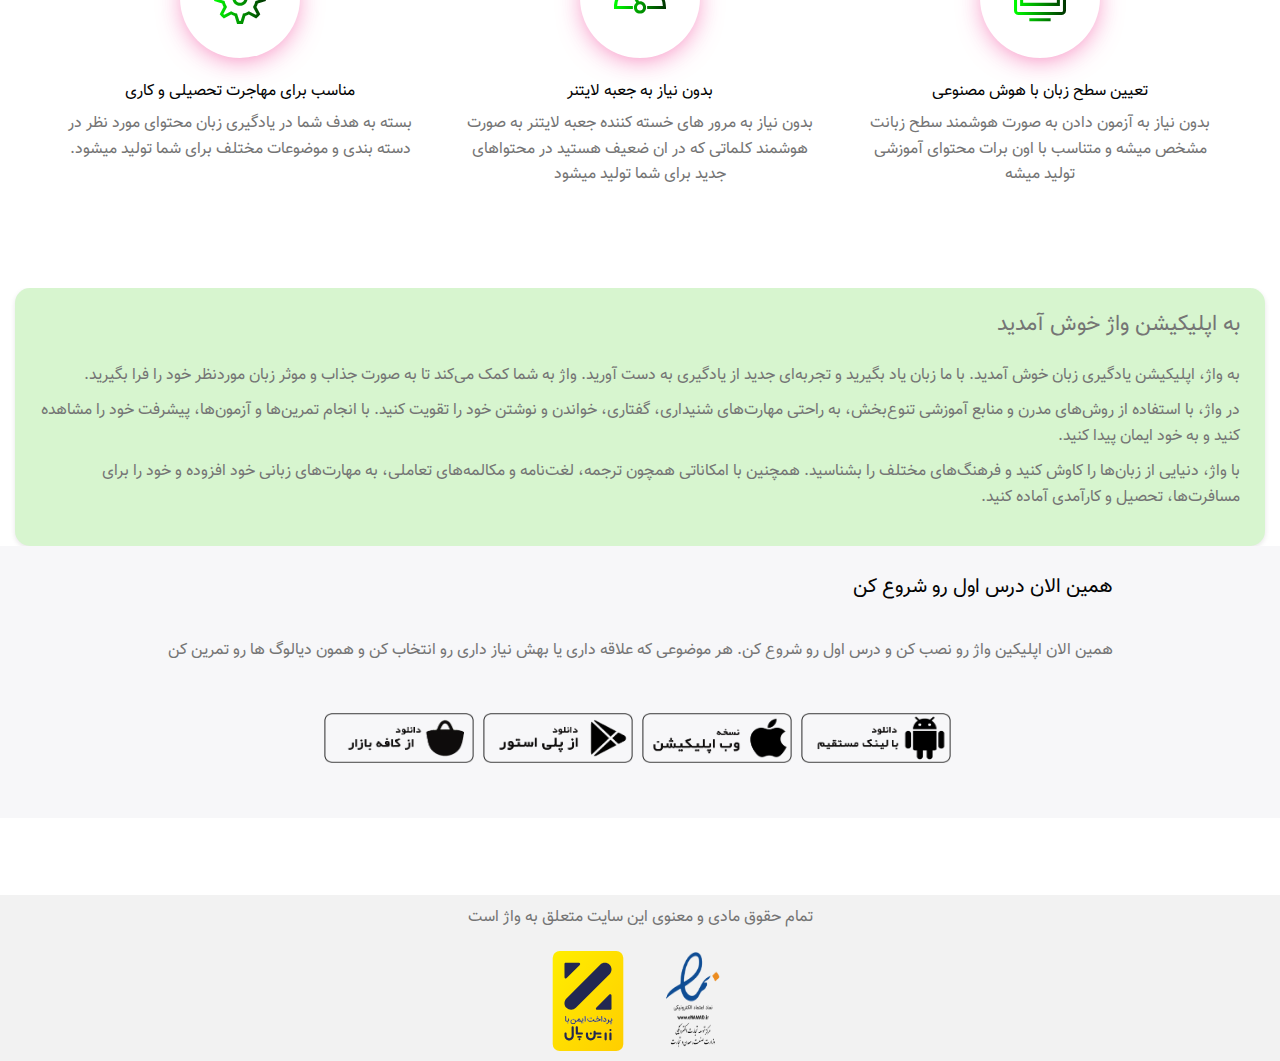
==== commit 79bd978d: "fix responsive all" ====
--- a/index.html
+++ b/index.html
@@ -25,6 +25,7 @@
 </head>
 <body>
 	<!-- Start of Header============================================= -->
+<!-- 	
 	<header>
 		<div id="main-menu" class="main-menu-container tbg navbar-fixed-top">
 			<div class="main-menu">
@@ -32,26 +33,57 @@
 					<div class="row">
 						<nav class="navbar navbar-default" role="navigation">
 							<div class="container-fluid">
-								<!-- Brand and toggle get grouped for better mobile display -->
+								
 								<div class="navbar-header centered-logo">
 									<a class="navbar-brand text-uppercase" href="#">
 										<img src="pics/logo/logo.png" alt="logo">
 									</a>
-								</div><!-- /.navbar-header -->
-								<!-- Collect the nav links, forms, and other content for toggling -->
+							
 								<div class="collapse navbar-collapse navbar-left" id="bs-example-navbar-collapse-1">
-									<!-- Your navigation links and other content -->
-								</div><!-- /.navbar-collapse -->
-							</div><!-- /.container-fluid -->
-						</nav><!-- /.navbar navbar-default -->
-					</div><!-- /.row -->
-				</div><!-- /.container -->
-			</div><!-- /.full-main-menu -->
-		</div><!-- #main-menu -->
+								
+								</div>
+							</div>
+						</nav>
+					</div>
+				</div>
+			</div>
+		</div>
 	</header>
-	
-	  
+	 -->
+	 <style>
+        /* Apply styles to the header */
+        header {
+			background-color: #E0E0E0; /* Gray background color */
+            text-align: center; /* Center-align the content */
+            padding: 20px; /* Add padding for spacing */
+        }
+
+        /* Apply styles to the logo image */
+        #logo {
+            max-width: 100%; /* Ensure the image doesn't exceed its container */
+            height: auto; /* Maintain aspect ratio */
+            display: block; /* Remove any extra spacing below the image */
+            margin: 0 auto; /* Center the image horizontally */
+        }
+    </style>
+	 <header>
+        <img id="logo" src="pics/logo/logo.png" alt="Logo">
+    </header>
+
 	<!-- End of Header ============================================= -->
+	<style>
+		/* Add media query to target mobile screens */
+		@media (max-width: 768px) {
+			/* Reduce margin and padding for list items */
+			.store-list li {
+				margin-bottom: 2px; /* Adjust the margin as per your preference */
+				padding: 5px; /* Adjust the padding as per your preference */
+			}
+			.banner-text {
+      text-align: center;
+    }
+		}
+	</style>
 
 	<!-- Start of banner section ============================================= -->
 	<section id="banner-area" class="banner-area-section home-2">
@@ -65,16 +97,16 @@
 				</div>
 				<h1 class="pb30">اپلیکیشن واژ</h1>
 				<div class="banner-text pb40">
-				  <span style="margin-left: 10px;"> یادگیری آسان زبان با استفاده از هوش مصنوعی که میتواند به صورت یک مربی خصوصی به شما کمک کند. </span>
+				  <span style="margin-left: 3px;"> یادگیری آسان زبان با استفاده از هوش مصنوعی که میتواند به صورت یک مربی خصوصی به شما کمک کند. </span>
 				</div>
 				<div class="download-store ul-li">
 				  <ul class="store-list" >
+					<li><a href="" target="_blank"><img src="pics/button/black-buttons/better/play-store.png" alt="Google" class="same-size"></a></li>
+					<li><a href="" target="_blank"><img src="pics/button/black-buttons/better/web-app.png" alt="cafe-bazar" class="same-size"></a></li>
+				
 					<li><a href="" target="_blank"><img src="pics/button/black-buttons/better/cafebazar.png" alt="Google" class="same-size"></a></li>
 					<li><a href="" target="_blank"><img src="pics/button/black-buttons/better/direct-link.png" alt="Apple" class="same-size"></a></li>
-				 
-					<li><a href="" target="_blank"><img src="pics/button/black-buttons/better/play-store.png" alt="Google" class="same-size"></a></li>
-					<li><a href="" target="_blank"><img src="pics/button/black-buttons/better/web-app.png" alt="cafe-bazar" class="same-size"></a></li>
-				  </ul>
+				</ul>
 				</div>
 			  </div><!-- /banner-area-head -->
 			</div><!-- /banner-area-content -->
@@ -87,7 +119,7 @@
 	<section id="showcase" class="showcase-section">
 		<div class="container">
 			<div class="row section-content">
-				<div class="showcase-content">
+				<div class="showcase-content"> 
 					<div class="section-title text-center pb50">
 						<!-- <span class="title-text pink text-uppercase"> طراحی جالب و ساده</span> -->
 						<h1 class="title deep-black pb40" style="font-size: 24px;">زبان انگلیسی را با واژ یاد بگیر</h1>
--- a/css/style.css
+++ b/css/style.css
@@ -56,8 +56,30 @@
 	direction: rtl;
 	font-family: 'Vazir';
 	-webkit-font-smoothing: antialiased;
+}
+
+ /* logo of header */
+ /* .navbar-header  {
+    display: flex;
+    justify-content: center;
+    align-items: center;
+ }  */
+    
+	/* .centered-logo   {
+		display: block;
+		margin: 0 auto;
+		max-width: 100%;
+		text-align: center;
+	} */
+	.centered-logo {
+		text-align: center; /* Center the image horizontally */
+	}
 	
-}
+	.centered-logo img {
+		max-height: 100%; /* Ensure the image fits within the container's height */
+		max-width: 100%; /* Ensure the image fits within the container's width */
+		display: inline-block; /* Make the image an inline-block element for centering */
+	}
 
 /* Add this CSS to change the text color to black */
 nav#bs-example-navbar-collapse-1 a {
@@ -65,13 +87,6 @@
 	max-height: 5px;
 }
 
- /* logo of header */
- .centered-logo {
-    display: flex;
-    justify-content: center;
-    align-items: center;
-    /* height: 100px; You can adjust the height as needed */
-}
 
 /* this below is for paragraph text */
 .text-container {
@@ -86,12 +101,6 @@
 	padding: 25px;
 }
 
-/* 
-.centered-logo img {
-    max-height: 100%; /* Ensure the image fits within the container's height */
-    /* max-width: 100%; Ensure the image fits within the container's width */
-/* }  */
-
 
 
   
@@ -100,15 +109,16 @@
 /* add size to download buttons */
 .same-size {
     width: 170px; /* You can adjust the width as per your requirement */
-    height: 50; /* You can adjust the height as per your requirement */
+    height: 50px; /* You can adjust the height as per your requirement */
   }
 
  /* Decrease the image size for mobile devices */
   .showcase-section .showcase-slider .showcase-img img {
-	max-width: 80%;
+	max-width: 100%;
 	display: block; /* Ensures the image becomes a block-level element */
     margin: 0 auto; /* Centers the image horizontally */
   }
+
 
 
 /* add color to float menu at header */
@@ -171,10 +181,10 @@
 } */
 
 .orange-gred {
-	background: -moz-linear-gradient(left, #00ff00 0%, #00cc00 25%, #009900 50%, #006600 75%, #003300 100%);
-	background: -webkit-gradient(left top, right top, color-stop(0%, #00ff00), color-stop(25%, #00cc00), color-stop(50%, #009900), color-stop(75%, #006600), color-stop(100%, #003300));
+	background: -moz-linear-gradient(left, #4CBB17 0%, #00cc00 25%, #009900 50%, #006600 75%, #003300 100%);
+	background: -webkit-gradient(left top, right top, color-stop(0%, #00FF7F), color-stop(25%, #00cc00), color-stop(50%, #009900), color-stop(75%, #006600), color-stop(100%, #003300));
 	background: -webkit-linear-gradient(left, #00ff00 0%, #00cc00 25%, #009900 50%, #006600 75%, #003300 100%);
-	background: -o-linear-gradient(left, #00ff00 0%, #00cc00 25%, #009900 50%, #006600 75%, #003300 100%);
+	background: -o-linear-gradient(left, #4CBB17 0%, #00cc00 25%, #009900 50%, #006600 75%, #003300 100%);
 	background: -ms-linear-gradient(left, #00ff00 0%, #00cc00 25%, #009900 50%, #006600 75%, #003300 100%);
 	background-clip: text;
 	-webkit-background-clip: text;
@@ -370,10 +380,9 @@
 }
 
 .download-store li {
-	margin-right: 10px;
+	margin-right: 5px;
 	width: 150px;
-    height: 65px;
-
+    height: 60px;
 }
 /*----------------------------------------------------------------------- 
 End of about section
@@ -852,8 +861,8 @@
 	padding-top: 200px;
 	/* background: rgba(0, 0, 0, 0) -webkit-linear-gradient(left, #ee0979 0%, #ff6a00 100%) repeat scroll 0 0;
 	background: rgba(0, 0, 0, 0) linear-gradient(to right, #ee0979 0%, #ff6a00 100%) repeat scroll 0 0; */
-	background: rgba(0, 0, 0, 0) -webkit-linear-gradient(left, #00ff00 0%, #00cc00 50%, #009900 100%) repeat scroll 0 0;
-	background: rgba(0, 0, 0, 0) linear-gradient(to right, #00ff00 0%, #00cc00 50%, #009900 100%) repeat scroll 0 0;
+	background: rgba(0, 0, 0, 0) -webkit-linear-gradient(left, #32CD32 0%, #00cc00 50%, #009900 100%) repeat scroll 0 0;
+	background: rgba(0, 0, 0, 0) linear-gradient(to right, #00FF7F 0%, #4CBB17 50%, #009900 100%) repeat scroll 0 0;
 	/* max-height: 100px; */
 	/* max-width: 50px; */
 }
@@ -864,7 +873,7 @@
 	
 }
 .banner-text {
-	max-width: 650px;
+	max-width: 500px;
 }
 .banner-area-head  span {
 	color: #f1f1f1;
@@ -881,7 +890,8 @@
 
 }
 .banner-mock-up.home-1 {
-	top: -35px;
+	/* change position of zooming image in top header */
+	top: 10px;
 	/* right: 400px;	 */
 	left: -500px; 
 } 
--- a/css/responsive.css
+++ b/css/responsive.css
@@ -75,192 +75,250 @@
 	.banner-area-head {
 		text-align: center;
 	}
+
 	
+	
 }
 
 
 @media screen and (max-width: 767px) {
-	  /* add size to download buttons in mobile size */
-	.same-size {
-		width: 170px; /* You can adjust the width as per your requirement */
-		height: 50; /* You can adjust the height as per your requirement */
-	  }
+	/* add size to download buttons in mobile size */
+  .same-size {
+	  width: 170px; /* You can adjust the width as per your requirement */
+	  height: 50px; /* You can adjust the height as per your requirement */
+	}
+
+  
+  
+  /* Clear the float every two images to ensure they stack vertically */
+  
+
+	 /* Add this media query for smaller screens (e.g., mobile devices)  */
+   
+  
+ 
 	 
-
-	  /* Add this media query for smaller screens (e.g., mobile devices) 
-	  .showcase-section .showcase-slider .showcase-img img {
-		max-width: 40%;
-		max-height: 40%; /* Decrease the image size for mobile devices 
-	 } */
+  .container {
+	  padding: 0px 30px;
+  }
+  .navbar-default .navbar-toggle {
+	  margin-left: 0;
+  }
+  .banner-area-head h1 {
+	  font-size: 40px;
+  }
+  .banner-area-head  span {
+	  font-size: 20px;
+  }
+  .banner-area-section.home-2 {
+	  padding-top: 200px;
+	  padding-bottom: 100px;
+  }
+  .section-content {
+	  padding: 50px 0px;
+  }
+  .extra-features-section .features-text-title {
+	  text-align: right;
+  }
+  .extra-features-section .extra-right .features-icon, .extra-features-section .extra-left .features-icon {
+	  float: right;
+	  margin-right: 0;
+	  margin-left: 20px;
+  }
+  .extra-features-section .features-text-dec  {
+	  text-align: right;
+	  margin: inherit;
+  }
+  .extra-features-section .section-content {
+	  padding-top: 60px;
+  }
+  .extra-features-section .section-title,
+  .pricing-plan-content .section-title {
+	  padding-bottom: 0;
+  }
+  .extra-right-content {
+	  margin-top: 0;
+  }
+  .how-to-install .section-content {
+	  padding-bottom: 110px;
+  }
+  .owl-nav {
+	  display: none;
+  }
+  .contact-info input {
+	  width: 100%;
+	  margin-bottom: 25px;
+  }
+  .contact-info-1 input {
+	  margin-top: 0;
+  }
+  .footer-widget.pb20 {
+	  margin-top: 30px;
+  }
+  .team-member-details {
+	  max-width: 270px;
+	  margin: 0 auto;
+	  margin-bottom: 25px;
+  }
+}
+
+@media screen and (max-width: 580px) {
+
+  
+  .main-menu {
+	  padding: 10px 0 0 0;
+  }
+  .main-menu-container.tbg.navbar-fixed-top {
+	  padding-top: 0px;
+  }
+  .title-install h2 {
+	  font-size: 36px;
+  }
+  .our-team-section .section-title {
+	  padding-bottom: 0;
+  }
+  
+}
+
+@media screen and (max-width: 420px) {
+  .showcase-section .showcase-slider .showcase-img img {
+	  width: 90%;
+	  display: block; /* Ensures the image becomes a block-level element */
+	  margin: 0 auto; /* Centers the image horizontally */
+	}
+  
+  /* .showcase-slider {
+	  display: block;
+	  width: 100%;
+  } */
+  
+  .banner-area-head h1 {
+	  font-size: 30px;
+  }
+  .banner-area-head span {
+	  font-size: 18px;
+  }
+  .store-list {
+	  text-align: center;
+	  margin-top: 20px !important;
+  }
+  .store-list li {
+	  margin-bottom: 20px;
+  }
+  .features-icon {
+	  height: 100px;
+	  width: 100px;
+	  line-height: 140px;
+  }
+  .section-title .title {
+	  font-size: 30px;
+  }
+
+  .showcase-content .pb40 {
+	  padding-bottom: 15px;
+  }
+  .pb50 {
+	  padding-bottom: 15px;
+  }
+  .download-now h3 {
+	  font-size: 30px;
+  }
+  .download-area-text span {
+	  font-size: 20px;
+  }
+  .banner-area-section.home-2 {
+	  padding-top: 250px;
+	  /* this below line is for height of top header of page */ 
+	  padding-bottom: 130px;
+	  text-align: center;
+  }
+  .download-store li {
+	  margin-left: 00px;
+  }
+  .landy-pricing .pricing-price .content-price {
+	  font-size: 36px;
+  }
+  .landy-pricing .content-title {
+	  font-size: 26px;
+  }
+  .pricing-plan-list {
+	  padding-top: 15px;
+	  padding-bottom: 15px;
+  }
+  .testimonial-section .container {
+	  padding: 0px 15px;
+  }
+  .features-text {
+	  overflow: hidden;
+  }
+  .banner-slide-area .owl-controls {
+	  left: -40px;
 	  
-	.container {
-		padding: 0px 30px;
-	}
-	.navbar-default .navbar-toggle {
-		margin-left: 0;
-	}
-	.banner-area-head h1 {
-		font-size: 40px;
-	}
-	.banner-area-head  span {
-		font-size: 20px;
-	}
-	.banner-area-section.home-2 {
-		padding-top: 200px;
-		padding-bottom: 100px;
-	}
-	.section-content {
-		padding: 50px 0px;
-	}
-	.extra-features-section .features-text-title {
-		text-align: right;
-	}
-	.extra-features-section .extra-right .features-icon, .extra-features-section .extra-left .features-icon {
-		float: right;
-		margin-right: 0;
-		margin-left: 20px;
-	}
-	.extra-features-section .features-text-dec  {
-		text-align: right;
-		margin: inherit;
-	}
-	.extra-features-section .section-content {
-		padding-top: 60px;
-	}
-	.extra-features-section .section-title,
-	.pricing-plan-content .section-title {
-		padding-bottom: 0;
-	}
-	.extra-right-content {
-		margin-top: 0;
-	}
-	.how-to-install .section-content {
-		padding-bottom: 110px;
-	}
-	.owl-nav {
-		display: none;
-	}
-	.contact-info input {
-		width: 100%;
-		margin-bottom: 25px;
-	}
-	.contact-info-1 input {
-		margin-top: 0;
-	}
-	.footer-widget.pb20 {
-		margin-top: 30px;
-	}
-	.team-member-details {
-		max-width: 270px;
-		margin: 0 auto;
-		margin-bottom: 25px;
-	}
-}
-
-@media screen and (max-width: 580px) {
-
-
-	.main-menu {
-		padding: 10px 0 0 0;
-	}
-	.main-menu-container.tbg.navbar-fixed-top {
-		padding-top: 0px;
-	}
-	.title-install h2 {
-		font-size: 36px;
-	}
-	.our-team-section .section-title {
-		padding-bottom: 0;
-	}
-}
-
-@media screen and (max-width: 420px) {
-	.banner-area-head h1 {
-		font-size: 30px;
-	}
-	.banner-area-head span {
-		font-size: 18px;
-	}
-	.store-list {
-		text-align: center;
-		margin-top: 20px !important;
-	}
-	.store-list li {
-		margin-bottom: 20px;
-	}
-	.features-icon {
-		height: 100px;
-		width: 100px;
-		line-height: 140px;
-	}
-	.section-title .title {
-		font-size: 30px;
-	}
-
-	.showcase-content .pb40 {
-		padding-bottom: 15px;
-	}
-	.pb50 {
-		padding-bottom: 15px;
-	}
-	.download-now h3 {
-		font-size: 30px;
-	}
-	.download-area-text span {
-		font-size: 20px;
-	}
-	.banner-area-section.home-2 {
-		padding-top: 250px;
-		padding-bottom: 400px;
-		text-align: center;
-	}
-	.download-store li {
-		margin-left: 00px;
-	}
-	.landy-pricing .pricing-price .content-price {
-		font-size: 36px;
-	}
-	.landy-pricing .content-title {
-		font-size: 26px;
-	}
-	.pricing-plan-list {
-		padding-top: 15px;
-		padding-bottom: 15px;
-	}
-	.testimonial-section .container {
-		padding: 0px 15px;
-	}
-	.features-text {
-		overflow: hidden;
-	}
-	.banner-slide-area .owl-controls {
-		left: -40px;
-	}
-	.section-content {
-		padding: 30px 0px;
-	}
-	.features-section {
-		margin-top: 20px;
-	}
-
-	.client-details {
-		padding-top: 5px;
-	}
-	.blog-link h2 {
-		font-size: 20px;
-	}
-	.blog-link {
-		padding-bottom: 5px;
-	}
-	.blog-text-pic {
-		padding-bottom: 20px;
-	}
-}
-@media screen and (max-width: 375px) { 
-	.banner-slide-area {
-		max-width: 250px;
-	}
-	.banner-slide-area .owl-controls {
-		display: none;
-	}
-}
+  }
+
+
+  .section-content {
+	  padding: 30px 0px;
+  }
+  .features-section {
+	  margin-top: 10px;
+  }
+
+  .client-details {
+	  padding-top: 5px;
+  }
+  .blog-link h2 {
+	  font-size: 20px;
+  }
+  .blog-link {
+	  padding-bottom: 5px;
+  }
+  .blog-text-pic {
+	  padding-bottom: 20px;
+  }
+  
+}
+@media screen and (max-width: 376px) { 
+  .banner-slide-area {
+	  max-width: 250px;
+  }
+  .banner-slide-area .owl-controls {
+	  display: none;
+  }
+
+  .pb40 {
+    padding-bottom: 1px;
+  }
+
+  .banner-area-section.home-2 {
+	padding-top: 250px;
+	/* this below line is for height of top header of page */ 
+	padding-bottom: 130px;
+	text-align: center;
+}
+.download-store li {
+	margin-right: 5px;
+	width: 150px;
+	height: 50px;
+}
+
+}
+
+@media screen and (max-width: 300px) { 
+  .download-store li {
+	  margin-right: 5px;
+	  width: 150px;
+	  height: 50px;
+  
+  }
+  .pb40 {
+    padding-bottom: 1px;
+  }
+
+  .banner-area-section.home-2 {
+	padding-bottom: 200px;
+	padding-top: 230px;
+}
+
+
+}
